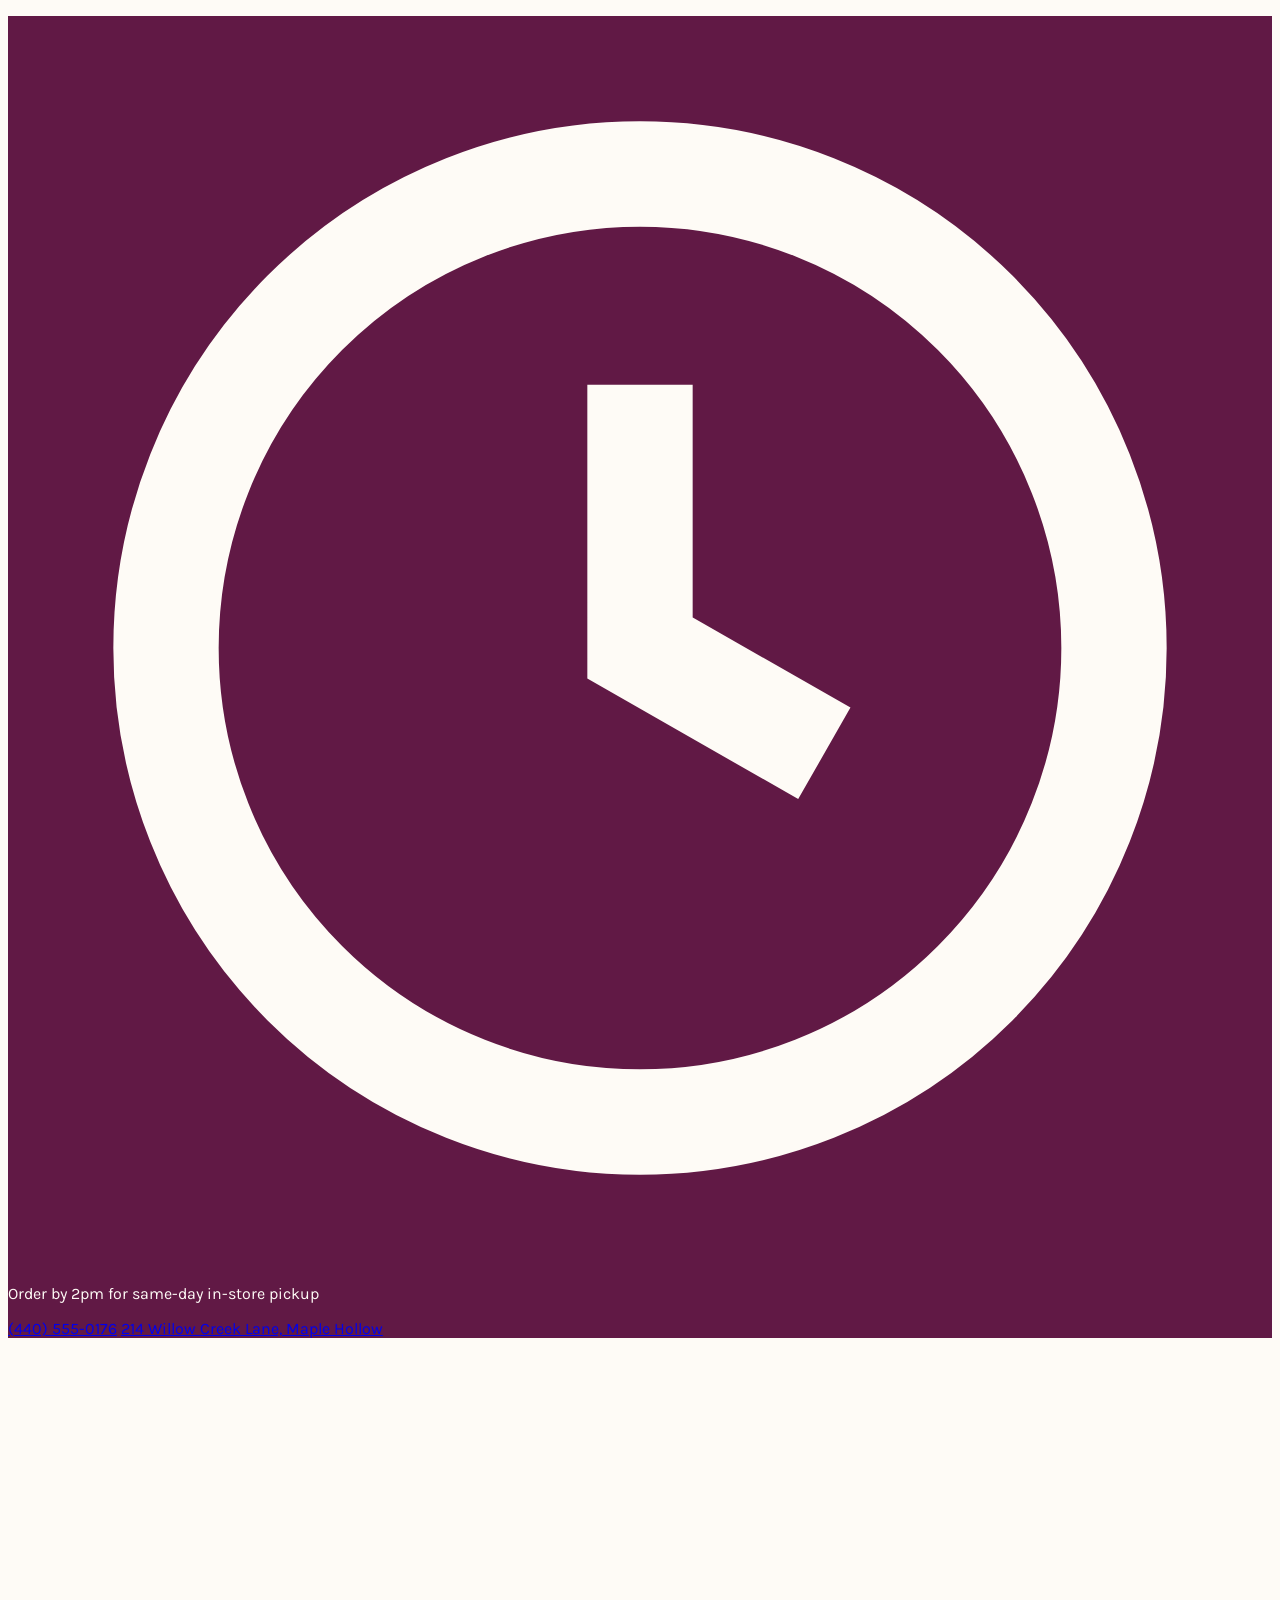
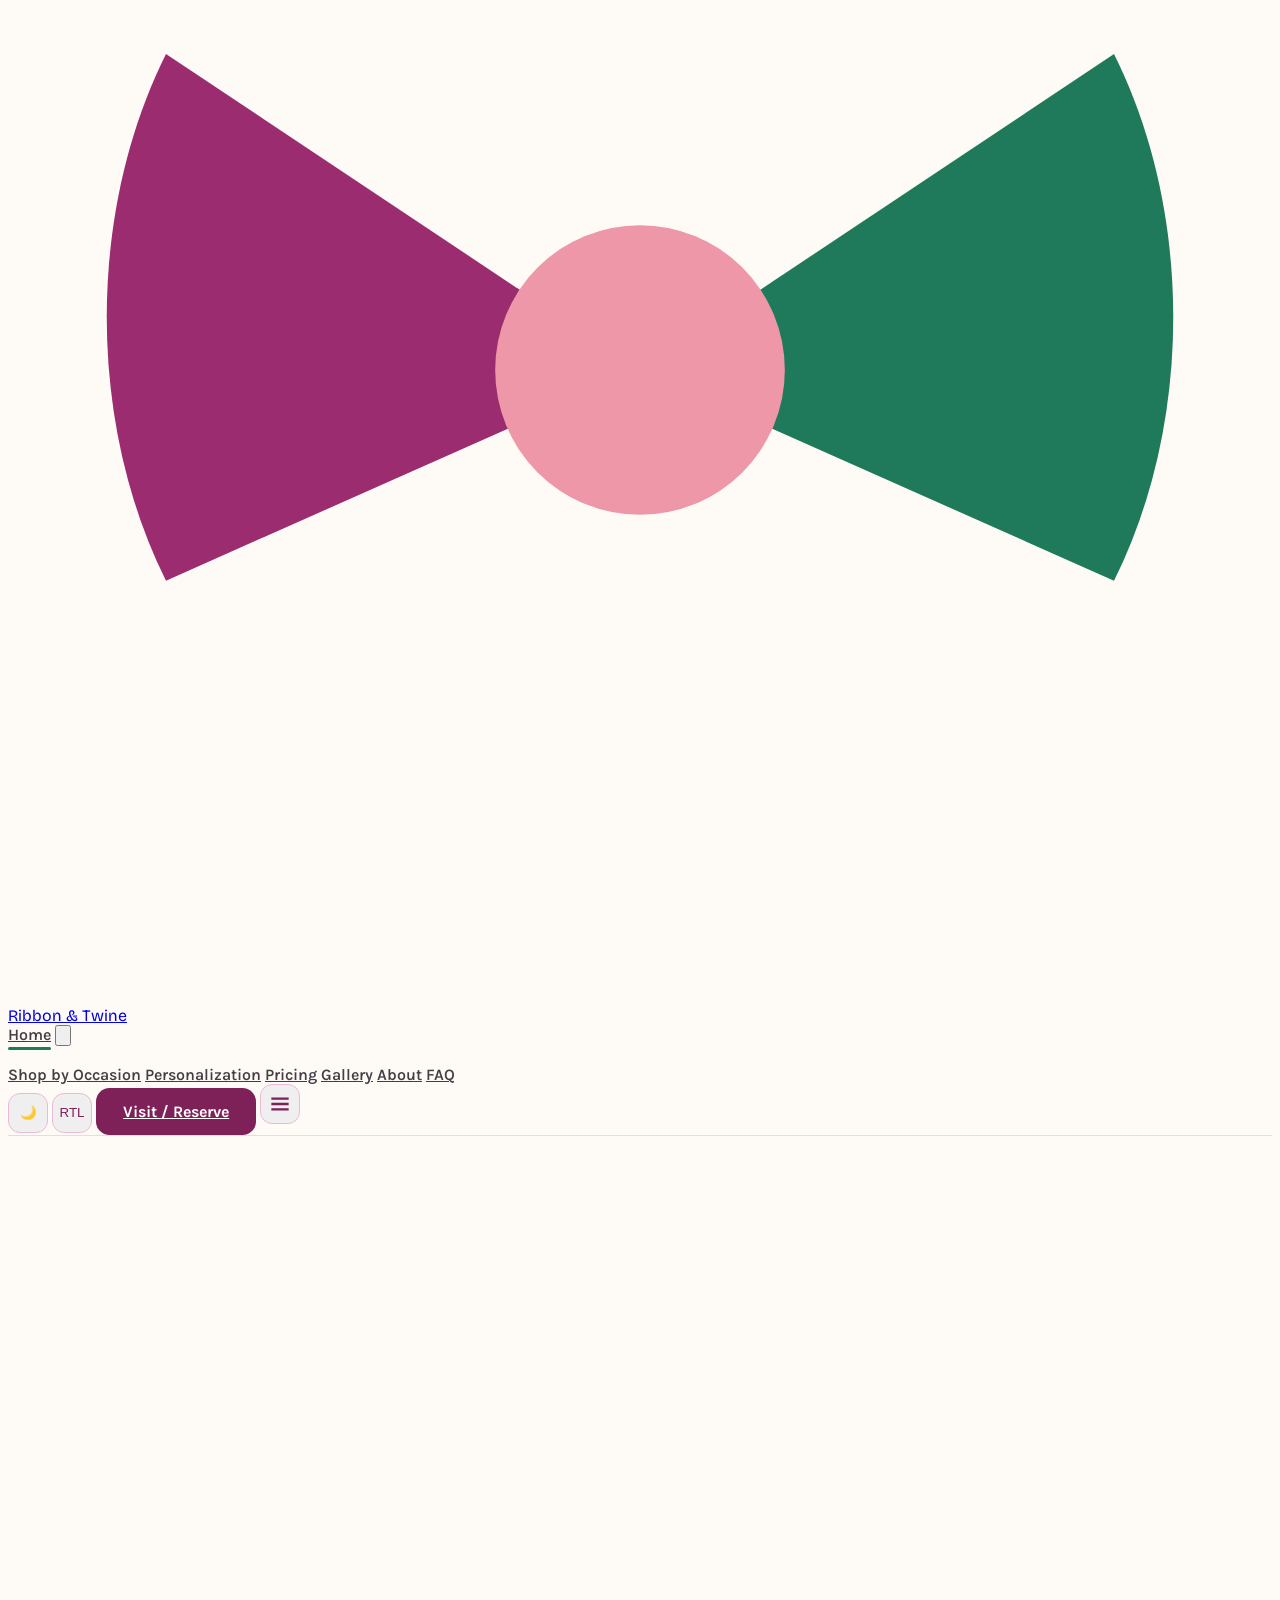
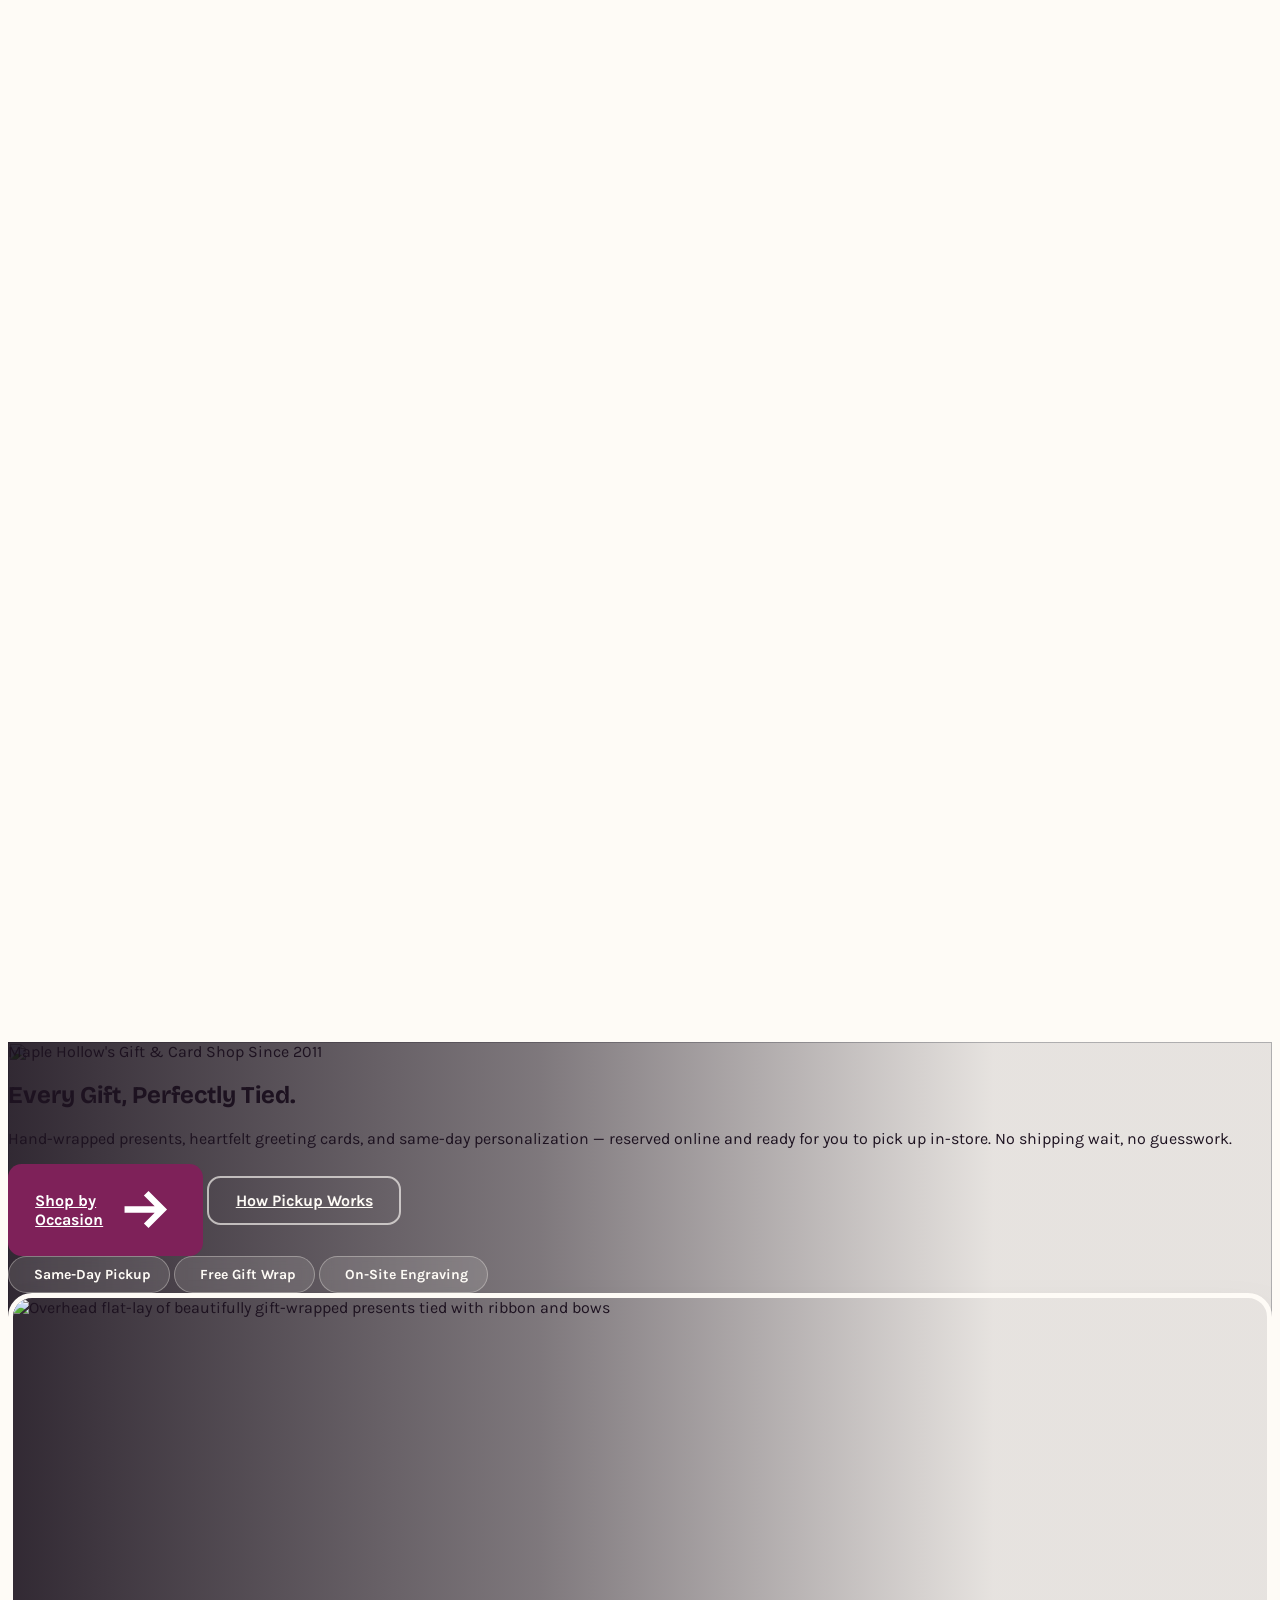
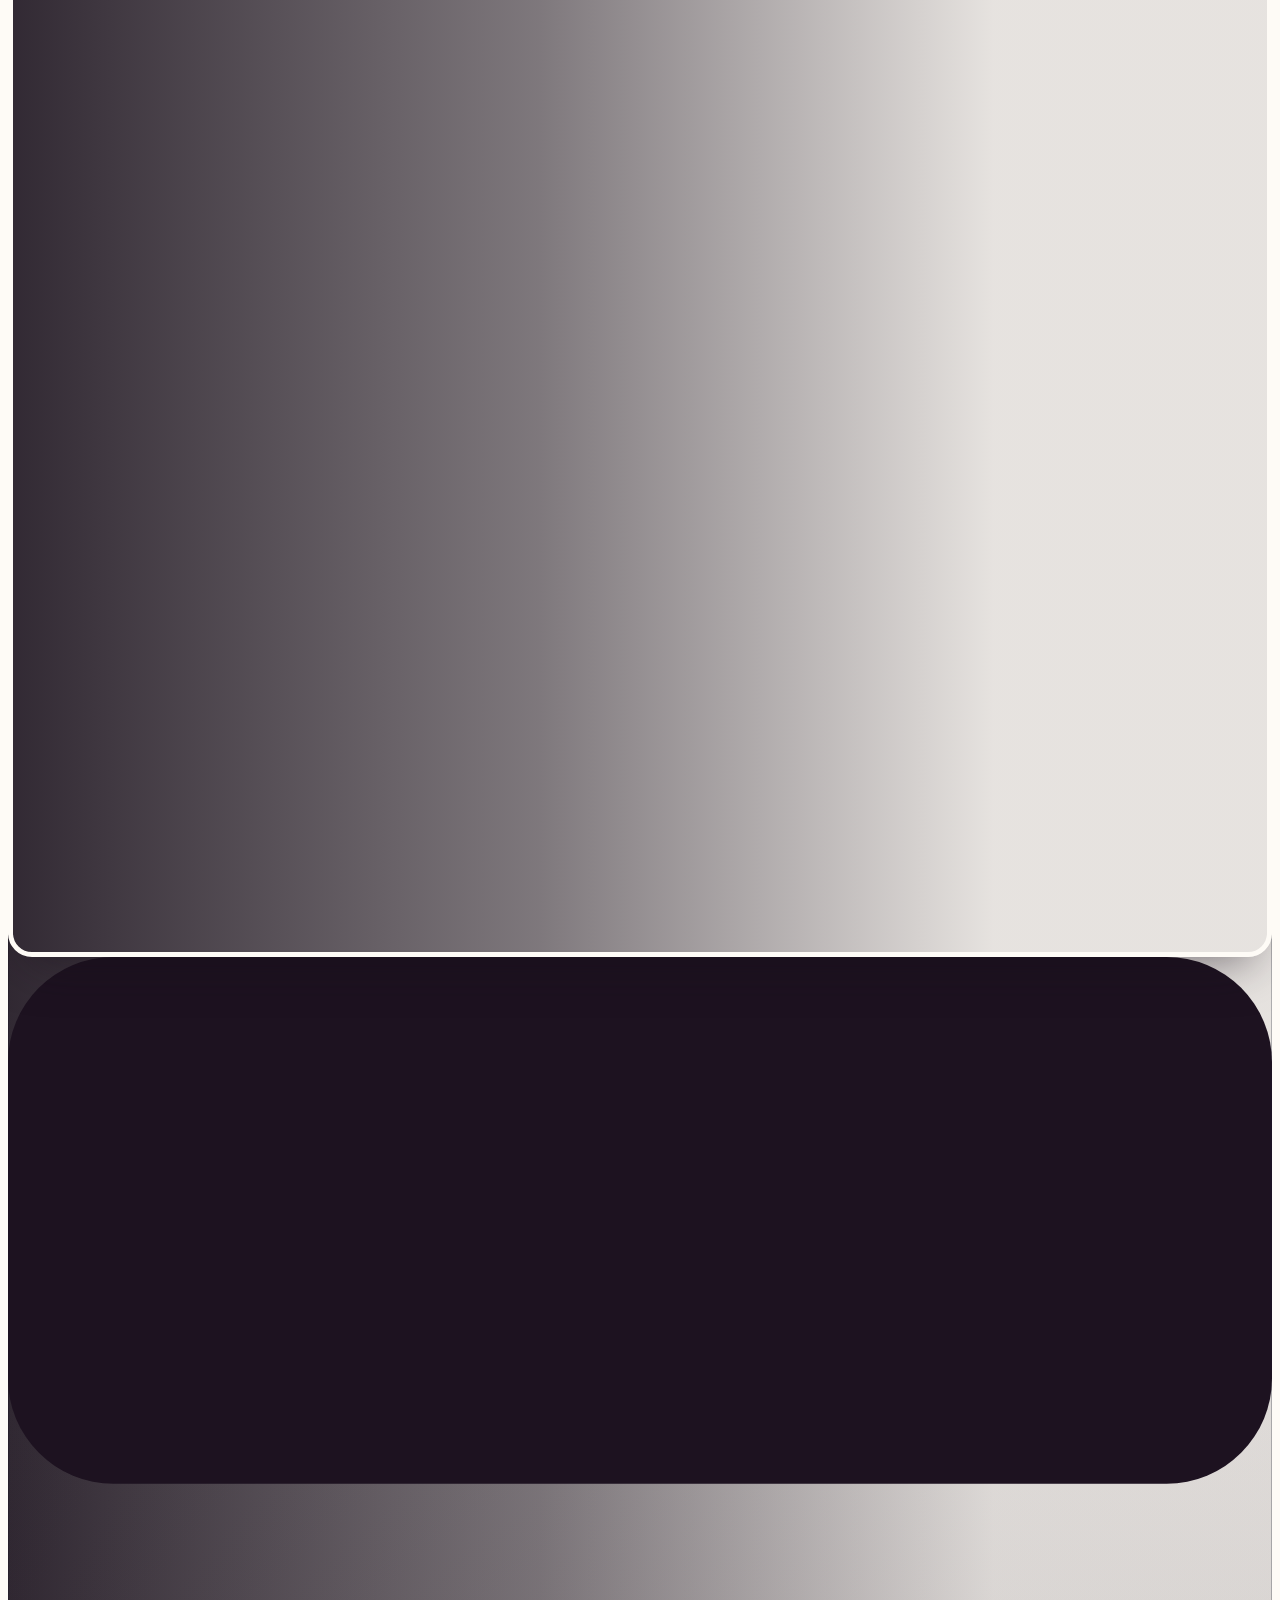
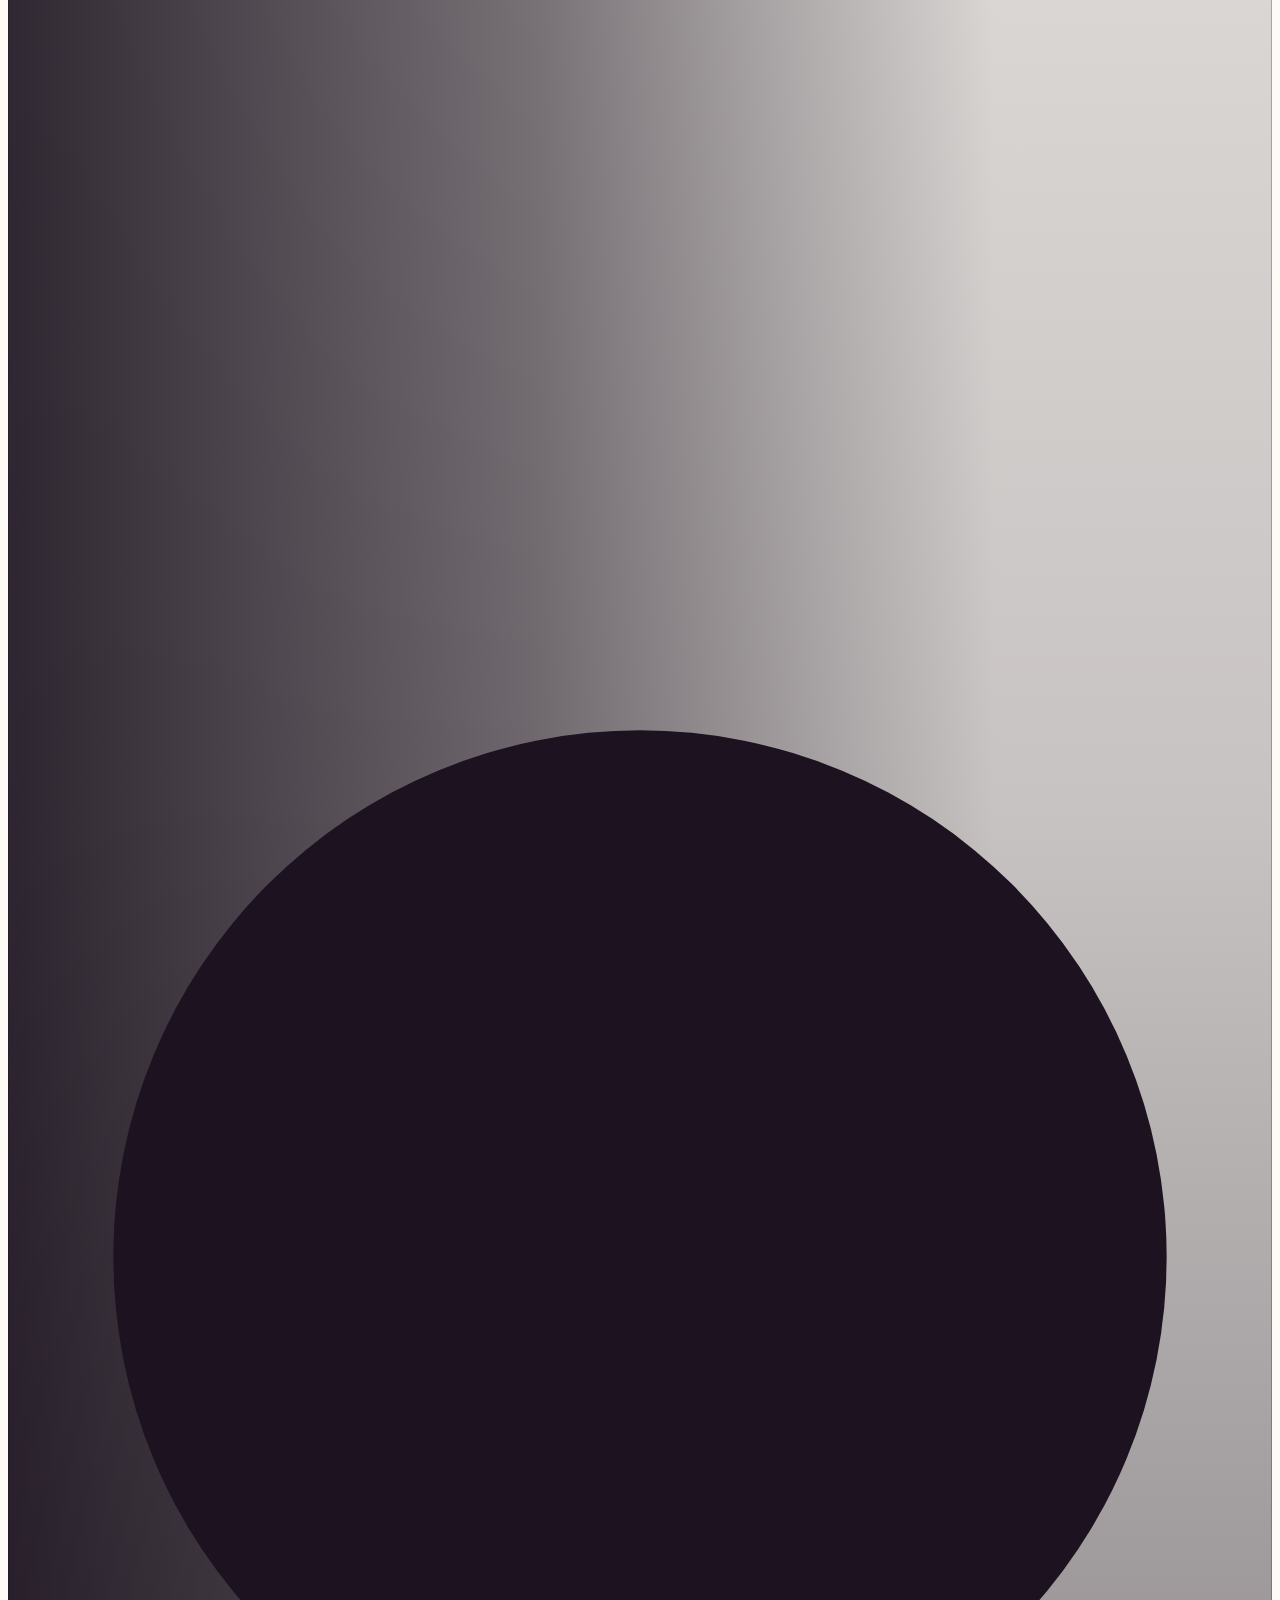
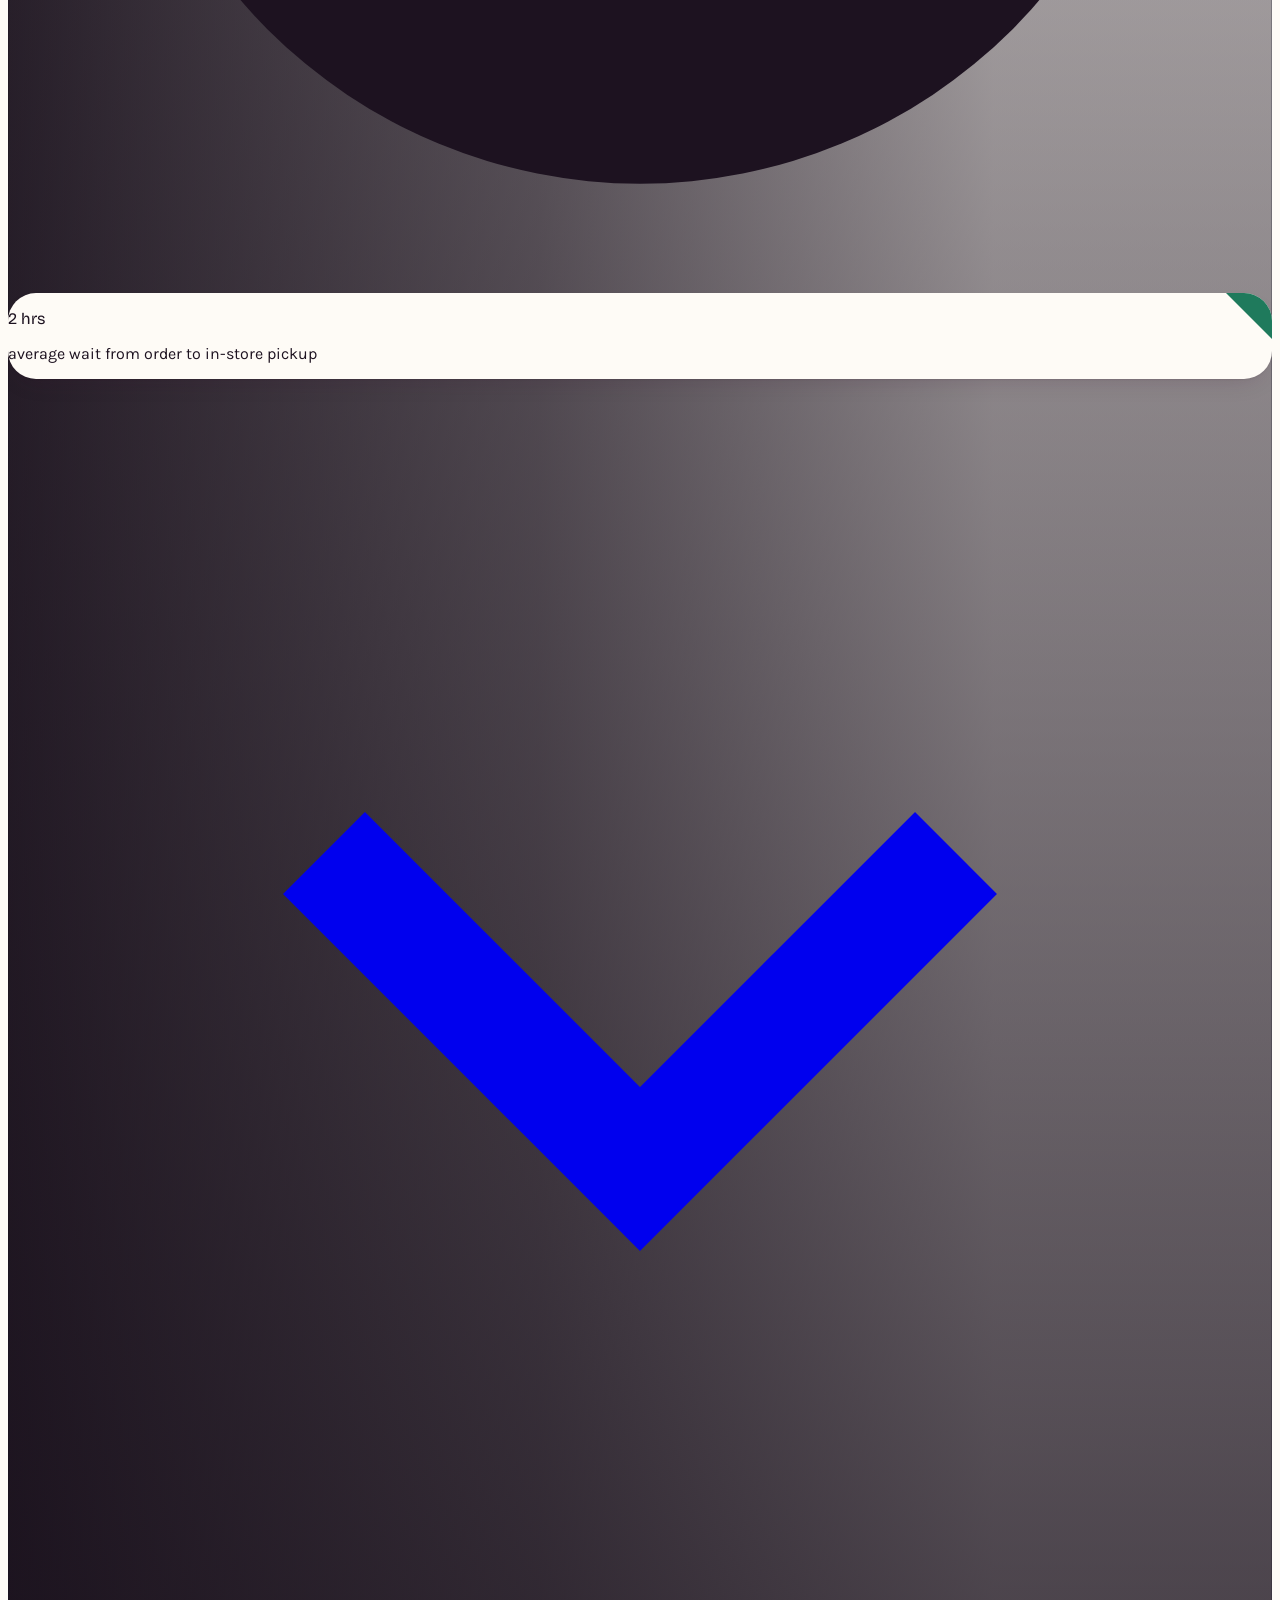
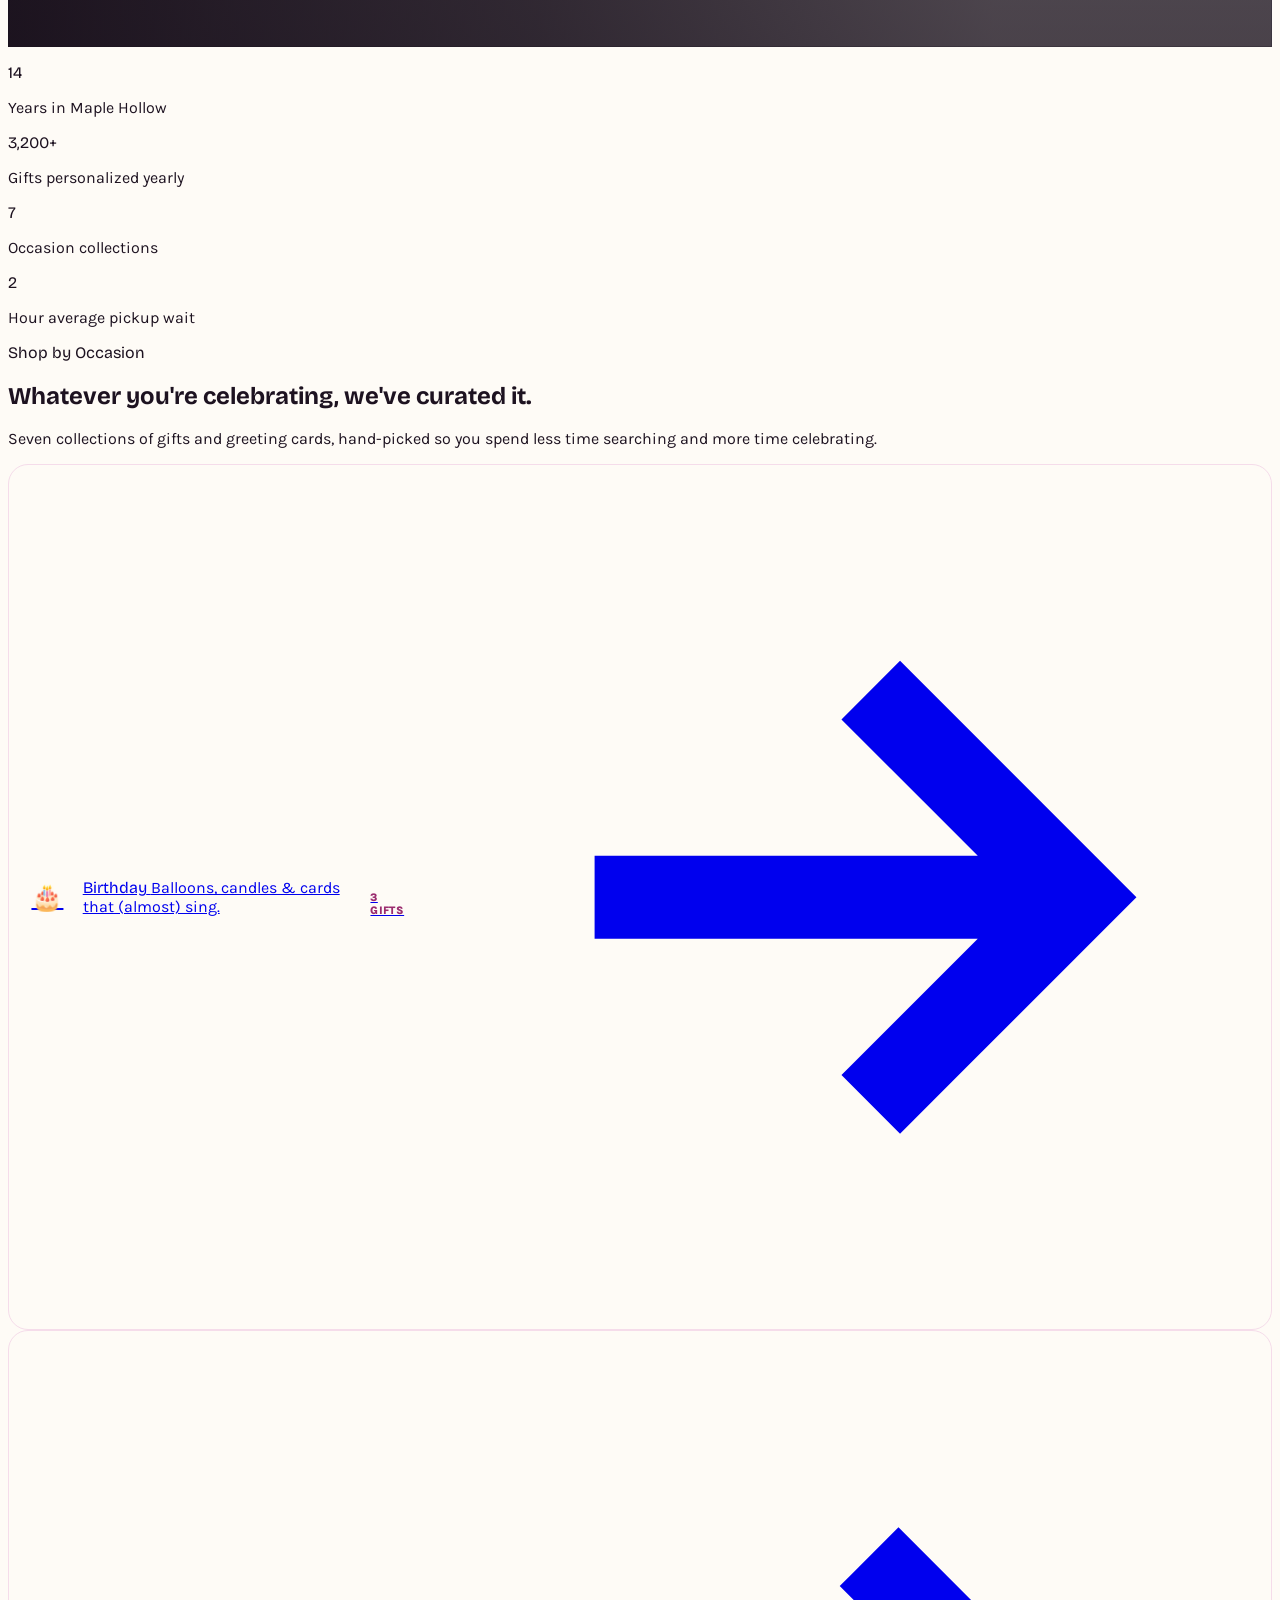
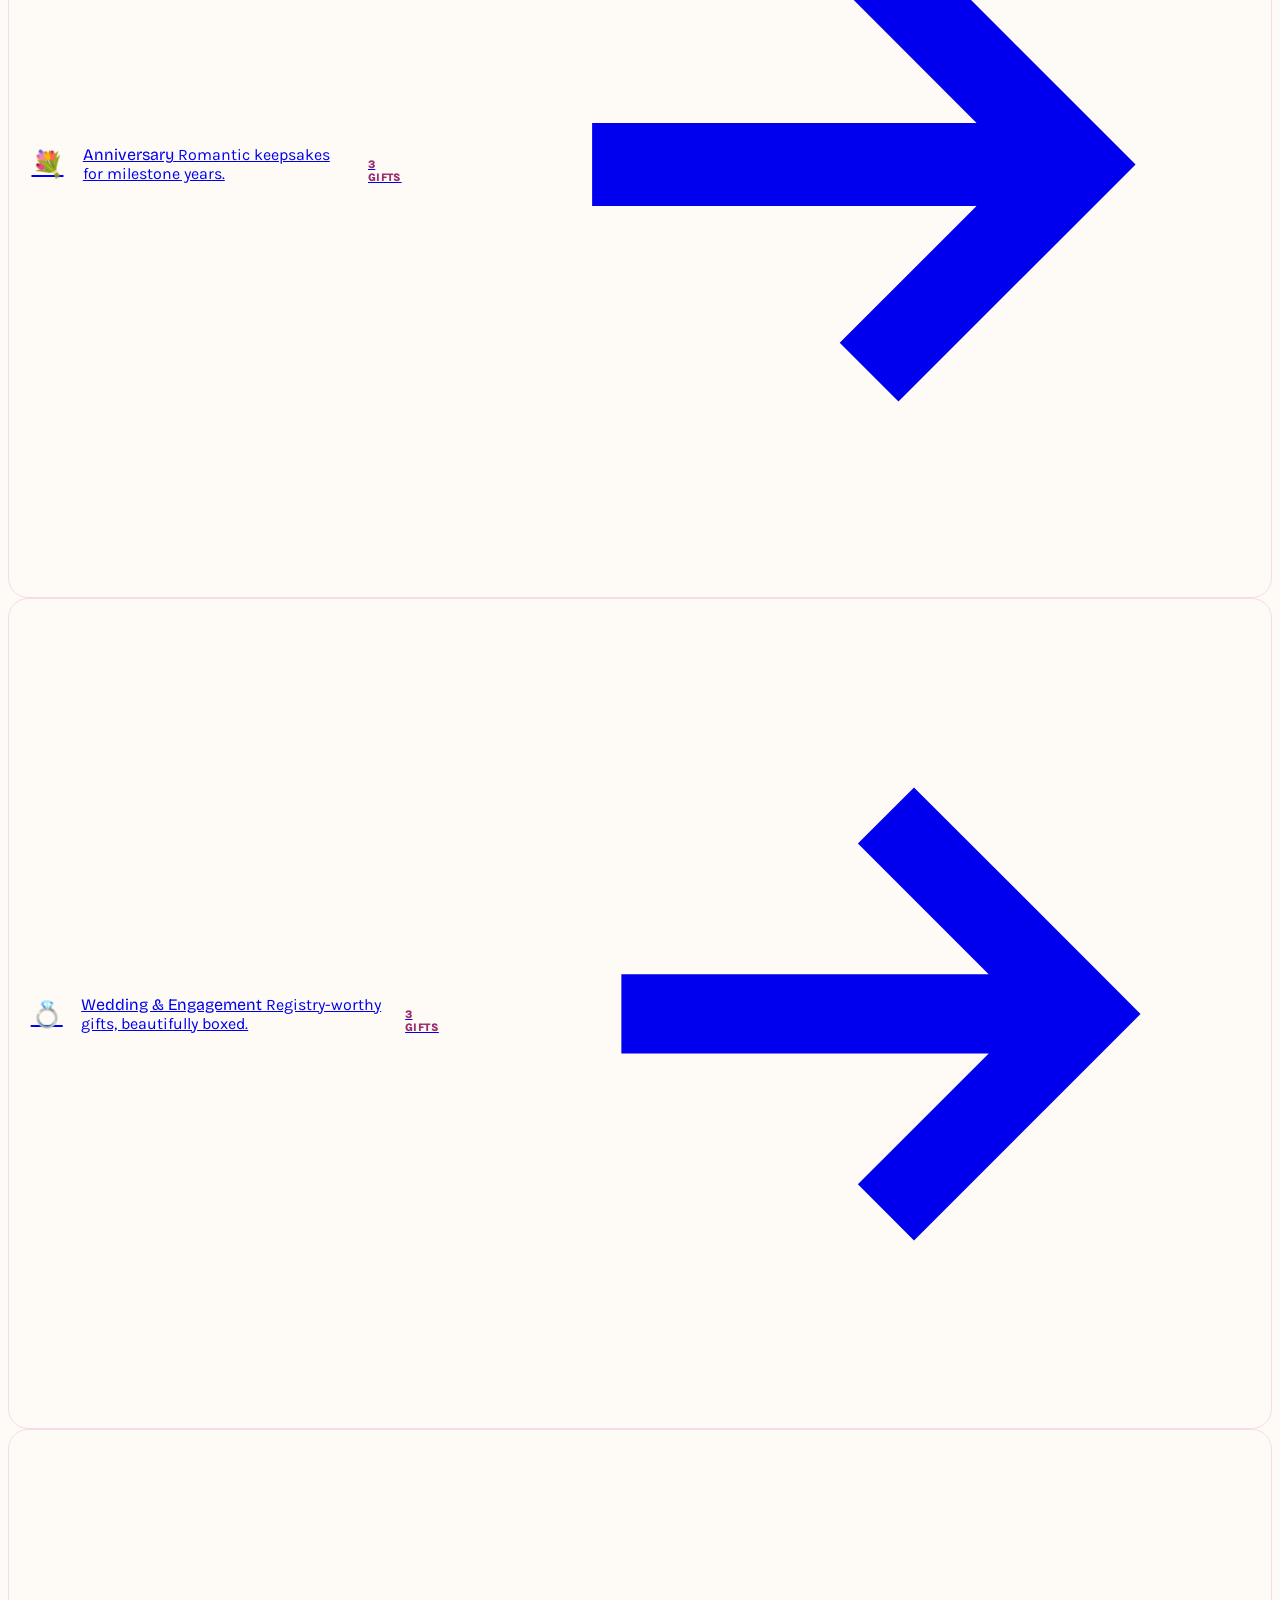
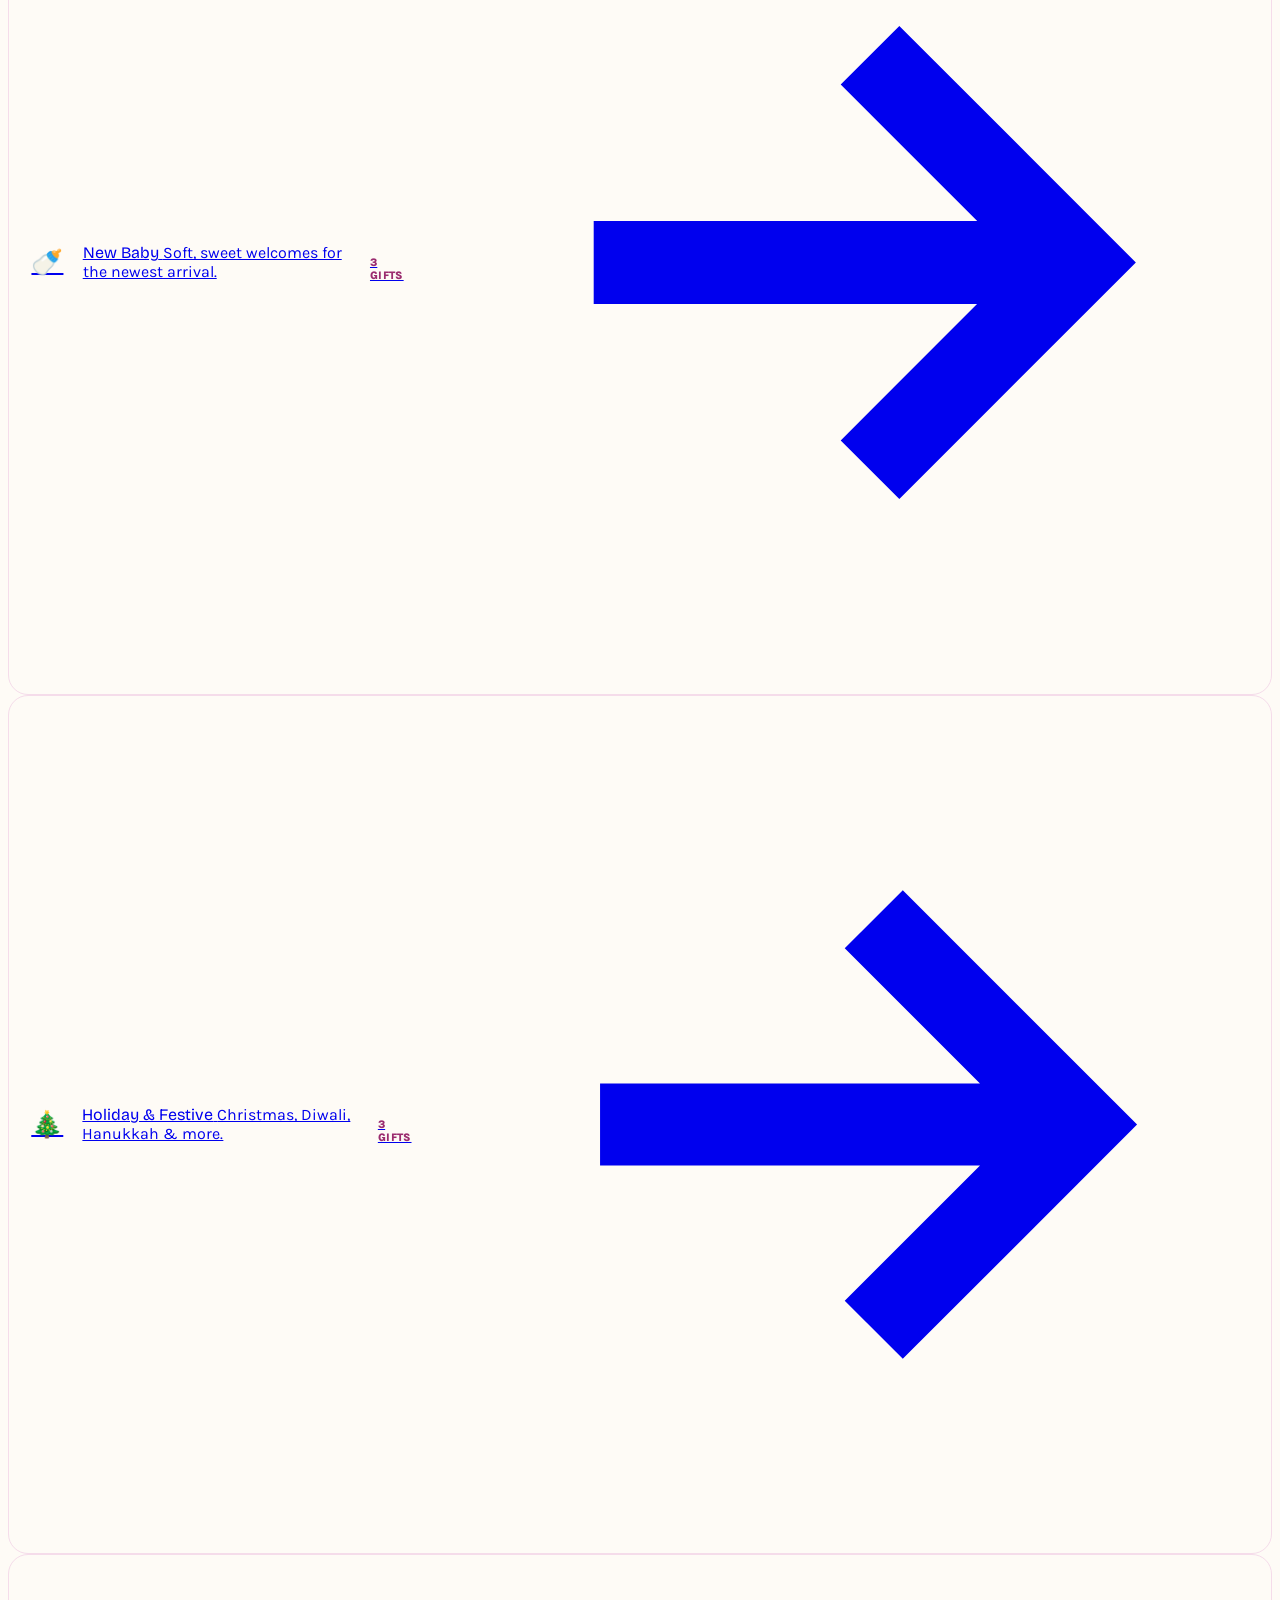
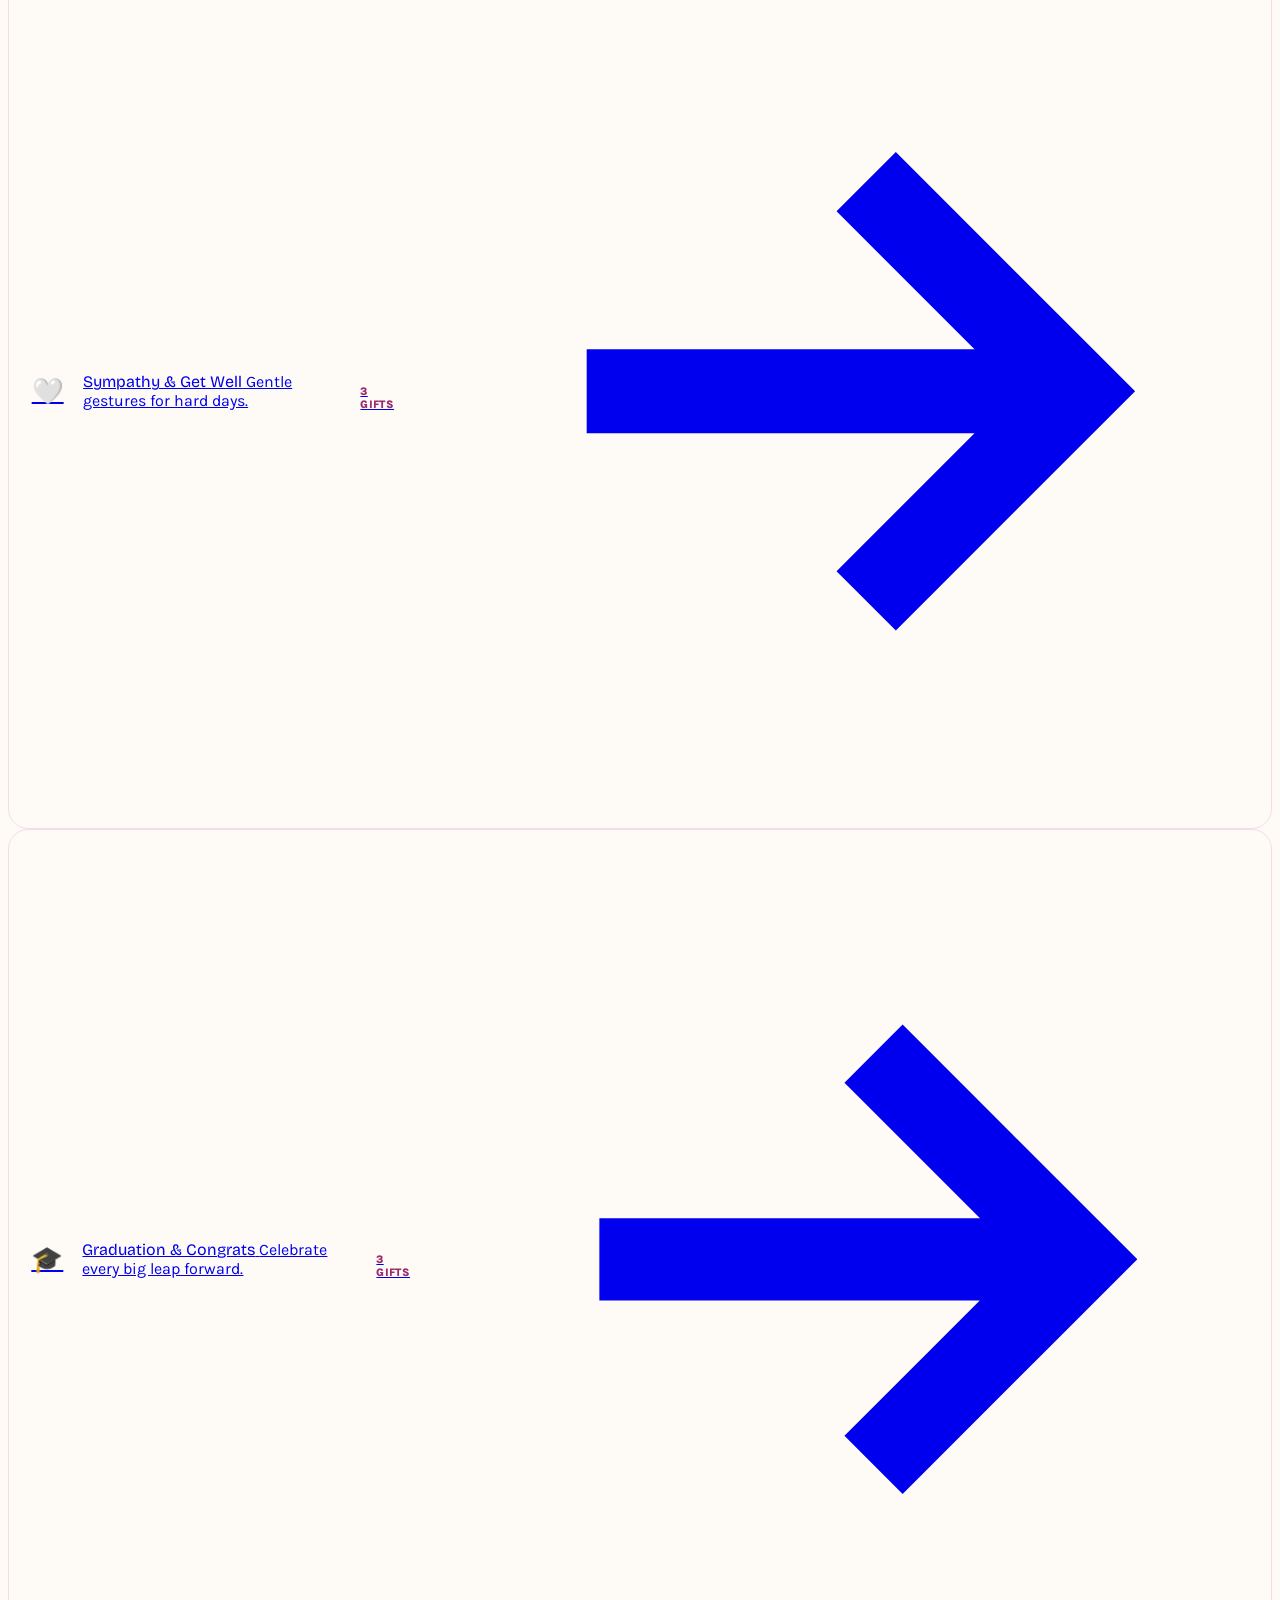
==== index.html @ 49a6bc2d "ui issue" ====
<!doctype html>
<html lang="en" dir="ltr">
<head>
<meta charset="UTF-8" />
<meta name="viewport" content="width=device-width, initial-scale=1.0" />
<title>Ribbon &amp; Twine Gift &amp; Card Co. | Gifts, Cards &amp; Personalization in Maple Hollow</title>
<meta name="description" content="Ribbon & Twine Gift & Card Co. is Maple Hollow's local gift and greeting card shop — shop by occasion, personalize with same-day engraving, and pick up in-store. Family-owned since 2011." />
<link rel="icon" href="data:image/svg+xml,%3Csvg xmlns='http://www.w3.org/2000/svg' viewBox='0 0 100 100'%3E%3Ctext y='.9em' font-size='90'%3E%F0%9F%8E%80%3C/text%3E%3C/svg%3E" />
<link rel="preconnect" href="https://fonts.googleapis.com" />
<link rel="preconnect" href="https://fonts.gstatic.com" crossorigin />
<link href="https://fonts.googleapis.com/css2?family=Bricolage+Grotesque:opsz,wght@12..96,400;12..96,600;12..96,700;12..96,800&family=Karla:ital,wght@0,400;0,500;0,700;0,800;1,400&display=swap" rel="stylesheet" />
<script src="https://cdn.tailwindcss.com"></script>
<script>
  tailwind.config = {
    darkMode: 'class',
    theme: {
      extend: {
        colors: {
          plum: { 50:'#FBF1F6',100:'#F5DCEA',200:'#EABAD5',300:'#D68AB3',400:'#B84C8C',500:'#9B2C6F',600:'#7E2159',700:'#611945',800:'#4A1235',900:'#3A0F2A' },
          jade: { 50:'#EFF9F4',100:'#D6EEE2',300:'#7AC6A5',400:'#2F9E73',500:'#1F7A5C',600:'#16604A',700:'#114A3A' },
          blush: { 100:'#FBE4E4',200:'#F7CDD2',300:'#F3B8C2',400:'#EE97A8' },
          paper: { 50:'#FEFBF6',100:'#FAF3E9',200:'#F3E8D8' },
          ink: { 800:'#2E1B34',900:'#1D1220',950:'#150C18' }
        },
        fontFamily: {
          display: ['Bricolage Grotesque','sans-serif'],
          sans: ['Karla','sans-serif']
        }
      }
    }
  };
</script>
<link rel="stylesheet" href="assets/css/style.css" />
</head>
<body class="font-sans antialiased bg-paper-50 dark:bg-ink-950 text-ink-900 dark:text-paper-100 overflow-x-hidden">
<a href="#main" class="skip-link">Skip to main content</a>

<div class="util-strip text-xs sm:text-sm">
  <div class="mx-auto max-w-7xl px-4 sm:px-6 lg:px-8 py-2 flex flex-wrap items-center justify-between gap-x-6 gap-y-1">
    <p class="flex items-center gap-2 font-semibold">
      <svg class="w-4 h-4 shrink-0" viewBox="0 0 24 24" fill="none" stroke="currentColor" stroke-width="2" aria-hidden="true"><circle cx="12" cy="12" r="9"/><path d="M12 7v5l3.5 2"/></svg>
      Order by 2pm for same-day in-store pickup
    </p>
    <div class="flex items-center gap-4">
      <a href="tel:+14405550176" class="hover:underline">(440) 555-0176</a>
      <a href="contact.html" class="hover:underline">214 Willow Creek Lane, Maple Hollow</a>
    </div>
  </div>
</div>

<header data-site-header class="sticky top-0 z-40 site-header transition-shadow">
  <div class="mx-auto max-w-7xl px-4 sm:px-6 lg:px-8">
    <div class="flex items-center justify-between gap-4 py-3">
      <a href="index.html" class="shrink-0 flex items-center gap-2.5" aria-label="Ribbon & Twine Gift & Card Co. — home">
        <svg viewBox="0 0 48 48" class="w-8 h-8" aria-hidden="true">
          <path d="M24 24 6 12c-3 6-3 14 0 20l18-8Z" fill="#9B2C6F"/>
          <path d="M24 24 42 12c3 6 3 14 0 20l-18-8Z" fill="#1F7A5C"/>
          <circle cx="24" cy="24" r="5.5" fill="#EE97A8"/>
        </svg>
        <span class="font-display font-extrabold text-lg sm:text-xl leading-none">Ribbon <span class="text-plum-500">&amp;</span> Twine</span>
      </a>

      <nav aria-label="Primary" class="hidden xl:flex items-center gap-7 flex-1">
        <div class="home-dropdown relative flex items-center" data-home-dropdown>
          <a href="index.html" data-nav-link class="nav-link" aria-current="page">Home</a>
          <button type="button" data-home-dropdown-trigger aria-expanded="false" aria-haspopup="true" aria-label="Show Home layout options" class="ms-1 p-1 rounded hover:bg-plum-50 dark:hover:bg-ink-800">
            <svg class="w-3.5 h-3.5" viewBox="0 0 24 24" fill="none" stroke="currentColor" stroke-width="2.5" aria-hidden="true"><path d="m6 9 6 6 6-6"/></svg>
          </button>
          <div class="home-dropdown-panel absolute top-full start-0 mt-3 w-72 rounded-2xl border border-plum-200 dark:border-plum-700 bg-paper-50 dark:bg-ink-800 shadow-xl p-3 space-y-1">
            <a href="index.html" class="block rounded-xl px-3 py-2.5 hover:bg-plum-50 dark:hover:bg-ink-900">
              <span class="block font-display font-bold">Home — Classic</span>
              <span class="block text-xs opacity-70">Gift-tag hero &amp; shop-by-occasion</span>
            </a>
            <a href="home-2.html" class="block rounded-xl px-3 py-2.5 hover:bg-plum-50 dark:hover:bg-ink-900">
              <span class="block font-display font-bold">Home — Card Fan</span>
              <span class="block text-xs opacity-70">Occasion finder &amp; fanned card rack</span>
            </a>
          </div>
        </div>
        <a href="shop.html" data-nav-link class="nav-link">Shop by Occasion</a>
        <a href="personalization.html" data-nav-link class="nav-link">Personalization</a>
        <a href="pricing.html" data-nav-link class="nav-link">Pricing</a>
      
        <a href="gallery.html" data-nav-link class="nav-link">Gallery</a>
        <a href="about.html" data-nav-link class="nav-link">About</a>
        <a href="faq.html" data-nav-link class="nav-link">FAQ</a>
      </nav>

      <div class="flex items-center gap-2 shrink-0">
        <button type="button" data-theme-toggle class="toggle-btn" aria-label="Toggle dark mode"><span data-theme-icon aria-hidden="true">🌙</span></button>
        <button type="button" data-dir-toggle class="toggle-btn text-xs font-bold" aria-label="Toggle text direction"><span data-dir-label>RTL</span></button>
        <a href="contact.html" class="hidden xl:inline-flex btn-fold !py-2.5 !px-5 text-sm">Visit / Reserve</a>
        <button type="button" data-drawer-open class="xl:hidden toggle-btn" aria-label="Open menu" aria-haspopup="true">
          <svg class="w-5 h-5" viewBox="0 0 24 24" fill="none" stroke="currentColor" stroke-width="2.2" aria-hidden="true"><path d="M4 7h16M4 12h16M4 17h16"/></svg>
        </button>
      </div>
    </div>
  </div>
</header>

<div data-drawer-backdrop class="drawer-backdrop fixed inset-0 z-40 bg-ink-950/60"></div>
<aside data-mobile-drawer aria-hidden="true" aria-label="Mobile menu" class="mobile-drawer fixed inset-y-0 start-0 z-50 w-[85%] max-w-sm bg-paper-50 dark:bg-ink-950 shadow-2xl overflow-y-auto">
  <div class="flex items-center justify-between px-5 py-4 border-b border-plum-100 dark:border-plum-800">
    <span class="font-display font-extrabold text-lg flex items-center gap-2">
      <svg viewBox="0 0 48 48" class="w-6 h-6" aria-hidden="true"><path d="M24 24 6 12c-3 6-3 14 0 20l18-8Z" fill="#9B2C6F"/><path d="M24 24 42 12c3 6 3 14 0 20l-18-8Z" fill="#1F7A5C"/><circle cx="24" cy="24" r="5.5" fill="#EE97A8"/></svg>
      Menu
    </span>
    <button type="button" data-drawer-close class="toggle-btn" aria-label="Close menu">
      <svg class="w-5 h-5" viewBox="0 0 24 24" fill="none" stroke="currentColor" stroke-width="2.2" aria-hidden="true"><path d="m6 6 12 12M18 6 6 18"/></svg>
    </button>
  </div>
  <nav aria-label="Mobile primary" class="p-5 space-y-1">
    <div>
      <button type="button" data-drawer-home-toggle aria-expanded="false" class="w-full flex items-center justify-between rounded-xl px-4 py-3 font-bold hover:bg-plum-50 dark:hover:bg-ink-800">
        Home
        <svg class="w-4 h-4" viewBox="0 0 24 24" fill="none" stroke="currentColor" stroke-width="2.5" aria-hidden="true"><path d="m6 9 6 6 6-6"/></svg>
      </button>
      <div data-drawer-home-panel class="hidden ps-4 pb-1 pt-1 space-y-1">
        <a href="index.html" data-drawer-close class="block rounded-lg px-4 py-2 text-sm hover:bg-plum-50 dark:hover:bg-ink-800">Home — Classic</a>
        <a href="home-2.html" data-drawer-close class="block rounded-lg px-4 py-2 text-sm hover:bg-plum-50 dark:hover:bg-ink-800">Home — Card Fan</a>
      </div>
    </div>
    <a href="shop.html" data-drawer-close class="block rounded-xl px-4 py-3 font-bold hover:bg-plum-50 dark:hover:bg-ink-800">Shop by Occasion</a>
    <a href="personalization.html" data-drawer-close class="block rounded-xl px-4 py-3 font-bold hover:bg-plum-50 dark:hover:bg-ink-800">Personalization</a>
    <a href="pricing.html" data-drawer-close class="block rounded-xl px-4 py-3 font-bold hover:bg-plum-50 dark:hover:bg-ink-800">Pricing</a>
    <a href="gallery.html" data-drawer-close class="block rounded-xl px-4 py-3 font-bold hover:bg-plum-50 dark:hover:bg-ink-800">Gallery</a>
    <a href="about.html" data-drawer-close class="block rounded-xl px-4 py-3 font-bold hover:bg-plum-50 dark:hover:bg-ink-800">About</a>
    <a href="faq.html" data-drawer-close class="block rounded-xl px-4 py-3 font-bold hover:bg-plum-50 dark:hover:bg-ink-800">FAQ</a>
    <a href="contact.html" data-drawer-close class="block rounded-xl px-4 py-3 font-bold hover:bg-plum-50 dark:hover:bg-ink-800">Contact &amp; Pickup</a>
  </nav>
  <div class="p-5 border-t border-plum-100 dark:border-plum-800 space-y-3">
    <a href="contact.html" class="btn-fold w-full">Visit / Reserve for Pickup</a>
    <p class="text-xs opacity-70">214 Willow Creek Lane, Maple Hollow · Mon–Sat 9–7, Sun 11–4</p>
  </div>
</aside>

<main id="main">

  <!-- HERO -->
  <section class="hero-banner flex items-center min-h-[600px] sm:min-h-[680px] lg:min-h-[92vh]">
    <div class="hero-banner-media" aria-hidden="true">
      <img src="https://images.unsplash.com/photo-1510284876186-b1a84b94418f?auto=format&fit=crop&w=2400&q=85" alt="" width="2400" height="1500" />
      <div class="hero-banner-scrim"></div>
    </div>

    <div class="mx-auto max-w-7xl px-4 sm:px-6 lg:px-8 py-24 sm:py-28 w-full">
      <div class="max-w-xl reveal-tag">
        <span class="inline-flex items-center gap-2 rounded-full bg-paper-50/15 backdrop-blur-sm border border-paper-50/30 text-paper-50 px-4 py-1.5 text-xs font-extrabold uppercase tracking-wide">
          Maple Hollow's Gift &amp; Card Shop Since 2011
        </span>
        <h1 class="font-display font-extrabold text-4xl sm:text-5xl lg:text-[3.6rem] leading-[1.06] mt-5 text-paper-50">
          Every Gift, <span class="text-blush-300">Perfectly Tied.</span>
        </h1>
        <p class="mt-5 text-lg text-paper-100/85 max-w-lg">
          Hand-wrapped presents, heartfelt greeting cards, and same-day personalization —
          reserved online and ready for you to pick up in-store. No shipping wait, no guesswork.
        </p>
        <div class="mt-8 flex flex-wrap items-center gap-4">
          <a href="shop.html" class="btn-fold">
            Shop by Occasion
            <svg class="w-4 h-4" viewBox="0 0 24 24" fill="none" stroke="currentColor" stroke-width="2.4" aria-hidden="true"><path d="M5 12h14M13 6l6 6-6 6"/></svg>
          </a>
          <a href="contact.html" class="btn-fold-outline">How Pickup Works</a>
        </div>
        <div class="mt-9 flex flex-wrap gap-3">
          <span class="chip !cursor-default"><svg class="w-3.5 h-3.5" viewBox="0 0 24 24" fill="none" stroke="currentColor" stroke-width="2.5" aria-hidden="true"><path d="M20 6 9 17l-5-5"/></svg>Same-Day Pickup</span>
          <span class="chip !cursor-default"><svg class="w-3.5 h-3.5" viewBox="0 0 24 24" fill="none" stroke="currentColor" stroke-width="2.5" aria-hidden="true"><path d="M20 6 9 17l-5-5"/></svg>Free Gift Wrap</span>
          <span class="chip !cursor-default"><svg class="w-3.5 h-3.5" viewBox="0 0 24 24" fill="none" stroke="currentColor" stroke-width="2.5" aria-hidden="true"><path d="M20 6 9 17l-5-5"/></svg>On-Site Engraving</span>
        </div>
      </div>
    </div>

    <div class="hidden lg:block absolute bottom-14 end-10 xl:end-16 w-64 reveal-tag" data-reveal-delay="200">
      <div class="relative">
        <div class="hero-float-card tag-sway shadow-2xl">
          <img src="https://images.unsplash.com/photo-1713496736683-ffb12c754c27?auto=format&fit=crop&w=900&q=80" alt="Overhead flat-lay of beautifully gift-wrapped presents tied with ribbon and bows" class="w-full h-full object-cover" width="600" height="600" />
        </div>
        <svg class="confetti-piece absolute -top-4 start-8 w-6 h-6 text-blush-300" viewBox="0 0 24 24" fill="currentColor" aria-hidden="true" style="animation-delay:.2s"><rect width="24" height="10" rx="2"/></svg>
        <svg class="confetti-piece absolute top-10 -end-4 w-5 h-5 text-jade-400" viewBox="0 0 24 24" fill="currentColor" aria-hidden="true" style="animation-delay:.8s"><circle cx="12" cy="12" r="10"/></svg>
        <div class="absolute -bottom-7 -start-8 card-ribbon px-5 py-4 max-w-[190px]">
          <p class="font-display font-extrabold text-2xl text-plum-500">2 hrs</p>
          <p class="text-xs opacity-75 leading-snug">average wait from order to in-store pickup</p>
        </div>
      </div>
    </div>

    <a href="#stats" class="hero-scroll-cue absolute bottom-6 start-1/2 -translate-x-1/2 text-paper-50/80 hover:text-paper-50" aria-label="Scroll to explore">
      <svg class="w-6 h-6" viewBox="0 0 24 24" fill="none" stroke="currentColor" stroke-width="2.2" aria-hidden="true"><path d="m6 9 6 6 6-6"/></svg>
    </a>
  </section>

  <!-- STATS -->
  <section id="stats" class="border-y border-plum-100 dark:border-plum-800 bg-paper-100/60 dark:bg-ink-800/40">
    <div class="mx-auto max-w-7xl px-4 sm:px-6 lg:px-8 py-10 grid grid-cols-2 sm:grid-cols-4 gap-6 text-center">
      <div class="reveal-tag">
        <p class="font-display font-extrabold text-3xl sm:text-4xl text-plum-500"><span data-count-to="14">0</span></p>
        <p class="text-sm opacity-75 mt-1">Years in Maple Hollow</p>
      </div>
      <div class="reveal-tag" data-reveal-delay="80">
        <p class="font-display font-extrabold text-3xl sm:text-4xl text-plum-500"><span data-count-to="3200" data-count-suffix="+">0</span></p>
        <p class="text-sm opacity-75 mt-1">Gifts personalized yearly</p>
      </div>
      <div class="reveal-tag" data-reveal-delay="160">
        <p class="font-display font-extrabold text-3xl sm:text-4xl text-plum-500"><span data-count-to="7">0</span></p>
        <p class="text-sm opacity-75 mt-1">Occasion collections</p>
      </div>
      <div class="reveal-tag" data-reveal-delay="240">
        <p class="font-display font-extrabold text-3xl sm:text-4xl text-plum-500"><span data-count-to="2">0</span></p>
        <p class="text-sm opacity-75 mt-1">Hour average pickup wait</p>
      </div>
    </div>
  </section>

  <!-- SHOP BY OCCASION -->
  <section class="py-20 sm:py-28">
    <div class="mx-auto max-w-7xl px-4 sm:px-6 lg:px-8">
      <div class="max-w-2xl reveal-tag">
        <p class="font-display font-bold text-jade-600 dark:text-jade-300 uppercase tracking-wide text-sm">Shop by Occasion</p>
        <h2 class="font-display font-extrabold text-3xl sm:text-4xl mt-2">Whatever you're celebrating, we've curated it.</h2>
        <p class="mt-4 opacity-75">Seven collections of gifts and greeting cards, hand-picked so you spend less time searching and more time celebrating.</p>
      </div>
      <div class="mt-12 grid sm:grid-cols-2 gap-4">
        <a href="shop.html?occasion=birthday" class="occasion-row group reveal-tag">
          <span class="occasion-tile-icon bg-plum-100 dark:bg-plum-800/40 shrink-0" aria-hidden="true">🎂</span>
          <span class="flex-1 min-w-0">
            <span class="font-display font-bold text-lg block">Birthday</span>
            <span class="text-sm opacity-70 block mt-0.5">Balloons, candles &amp; cards that (almost) sing.</span>
          </span>
          <span class="occasion-tile-count shrink-0 !mt-0 !inline-flex items-center rounded-full bg-plum-50 dark:bg-plum-800/30 px-2.5 py-1">3 gifts</span>
          <svg class="occasion-row-arrow w-4 h-4 shrink-0 opacity-50" viewBox="0 0 24 24" fill="none" stroke="currentColor" stroke-width="2.4" aria-hidden="true"><path d="M5 12h14M13 6l6 6-6 6"/></svg>
        </a>
        <a href="shop.html?occasion=anniversary" class="occasion-row group reveal-tag" data-reveal-delay="40">
          <span class="occasion-tile-icon bg-jade-100 dark:bg-jade-700/30 shrink-0" aria-hidden="true">💐</span>
          <span class="flex-1 min-w-0">
            <span class="font-display font-bold text-lg block">Anniversary</span>
            <span class="text-sm opacity-70 block mt-0.5">Romantic keepsakes for milestone years.</span>
          </span>
          <span class="occasion-tile-count shrink-0 !mt-0 !inline-flex items-center rounded-full bg-plum-50 dark:bg-plum-800/30 px-2.5 py-1">3 gifts</span>
          <svg class="occasion-row-arrow w-4 h-4 shrink-0 opacity-50" viewBox="0 0 24 24" fill="none" stroke="currentColor" stroke-width="2.4" aria-hidden="true"><path d="M5 12h14M13 6l6 6-6 6"/></svg>
        </a>
        <a href="shop.html?occasion=wedding" class="occasion-row group reveal-tag" data-reveal-delay="80">
          <span class="occasion-tile-icon bg-blush-200/70 dark:bg-plum-800/40 shrink-0" aria-hidden="true">💍</span>
          <span class="flex-1 min-w-0">
            <span class="font-display font-bold text-lg block">Wedding &amp; Engagement</span>
            <span class="text-sm opacity-70 block mt-0.5">Registry-worthy gifts, beautifully boxed.</span>
          </span>
          <span class="occasion-tile-count shrink-0 !mt-0 !inline-flex items-center rounded-full bg-plum-50 dark:bg-plum-800/30 px-2.5 py-1">3 gifts</span>
          <svg class="occasion-row-arrow w-4 h-4 shrink-0 opacity-50" viewBox="0 0 24 24" fill="none" stroke="currentColor" stroke-width="2.4" aria-hidden="true"><path d="M5 12h14M13 6l6 6-6 6"/></svg>
        </a>
        <a href="shop.html?occasion=newbaby" class="occasion-row group reveal-tag" data-reveal-delay="120">
          <span class="occasion-tile-icon bg-plum-100 dark:bg-plum-800/40 shrink-0" aria-hidden="true">🍼</span>
          <span class="flex-1 min-w-0">
            <span class="font-display font-bold text-lg block">New Baby</span>
            <span class="text-sm opacity-70 block mt-0.5">Soft, sweet welcomes for the newest arrival.</span>
          </span>
          <span class="occasion-tile-count shrink-0 !mt-0 !inline-flex items-center rounded-full bg-plum-50 dark:bg-plum-800/30 px-2.5 py-1">3 gifts</span>
          <svg class="occasion-row-arrow w-4 h-4 shrink-0 opacity-50" viewBox="0 0 24 24" fill="none" stroke="currentColor" stroke-width="2.4" aria-hidden="true"><path d="M5 12h14M13 6l6 6-6 6"/></svg>
        </a>
        <a href="shop.html?occasion=holiday" class="occasion-row group reveal-tag">
          <span class="occasion-tile-icon bg-jade-100 dark:bg-jade-700/30 shrink-0" aria-hidden="true">🎄</span>
          <span class="flex-1 min-w-0">
            <span class="font-display font-bold text-lg block">Holiday &amp; Festive</span>
            <span class="text-sm opacity-70 block mt-0.5">Christmas, Diwali, Hanukkah &amp; more.</span>
          </span>
          <span class="occasion-tile-count shrink-0 !mt-0 !inline-flex items-center rounded-full bg-plum-50 dark:bg-plum-800/30 px-2.5 py-1">3 gifts</span>
          <svg class="occasion-row-arrow w-4 h-4 shrink-0 opacity-50" viewBox="0 0 24 24" fill="none" stroke="currentColor" stroke-width="2.4" aria-hidden="true"><path d="M5 12h14M13 6l6 6-6 6"/></svg>
        </a>
        <a href="shop.html?occasion=sympathy" class="occasion-row group reveal-tag" data-reveal-delay="40">
          <span class="occasion-tile-icon bg-blush-200/70 dark:bg-plum-800/40 shrink-0" aria-hidden="true">🤍</span>
          <span class="flex-1 min-w-0">
            <span class="font-display font-bold text-lg block">Sympathy &amp; Get Well</span>
            <span class="text-sm opacity-70 block mt-0.5">Gentle gestures for hard days.</span>
          </span>
          <span class="occasion-tile-count shrink-0 !mt-0 !inline-flex items-center rounded-full bg-plum-50 dark:bg-plum-800/30 px-2.5 py-1">3 gifts</span>
          <svg class="occasion-row-arrow w-4 h-4 shrink-0 opacity-50" viewBox="0 0 24 24" fill="none" stroke="currentColor" stroke-width="2.4" aria-hidden="true"><path d="M5 12h14M13 6l6 6-6 6"/></svg>
        </a>
        <a href="shop.html?occasion=graduation" class="occasion-row group reveal-tag" data-reveal-delay="80">
          <span class="occasion-tile-icon bg-plum-100 dark:bg-plum-800/40 shrink-0" aria-hidden="true">🎓</span>
          <span class="flex-1 min-w-0">
            <span class="font-display font-bold text-lg block">Graduation &amp; Congrats</span>
            <span class="text-sm opacity-70 block mt-0.5">Celebrate every big leap forward.</span>
          </span>
          <span class="occasion-tile-count shrink-0 !mt-0 !inline-flex items-center rounded-full bg-plum-50 dark:bg-plum-800/30 px-2.5 py-1">3 gifts</span>
          <svg class="occasion-row-arrow w-4 h-4 shrink-0 opacity-50" viewBox="0 0 24 24" fill="none" stroke="currentColor" stroke-width="2.4" aria-hidden="true"><path d="M5 12h14M13 6l6 6-6 6"/></svg>
        </a>
        <a href="shop.html" class="occasion-row group reveal-tag !bg-plum-600 !border-plum-600 text-white" data-reveal-delay="120">
          <span class="w-[3.25rem] h-[3.25rem] rounded-[1.1rem] bg-white/15 flex items-center justify-center shrink-0" aria-hidden="true">
            <svg class="w-6 h-6" viewBox="0 0 24 24" fill="none" stroke="currentColor" stroke-width="2.2" aria-hidden="true"><path d="M5 12h14M13 6l6 6-6 6"/></svg>
          </span>
          <span class="flex-1 min-w-0">
            <span class="font-display font-bold text-lg block">View All Occasions</span>
            <span class="text-sm text-white/80 block mt-0.5">21 curated gifts, one shop</span>
          </span>
        </a>
      </div>
    </div>
  </section>

  <!-- PERSONALIZATION SPOTLIGHT -->
  <section class="py-20 sm:py-28 bg-jade-50 dark:bg-ink-800/40">
    <div class="mx-auto max-w-7xl px-4 sm:px-6 lg:px-8 grid lg:grid-cols-2 gap-14 items-center">
      <div class="reveal-tag order-2 lg:order-1">
        <p class="font-display font-bold text-plum-500 uppercase tracking-wide text-sm">Personalization &amp; Engraving</p>
        <h2 class="font-display font-extrabold text-3xl sm:text-4xl mt-2">Make it theirs, in about the time it takes to browse the card wall.</h2>
        <p class="mt-4 opacity-75">
          Laser engraving, foil monogramming, and hand-lettered messages — done in-house on most
          items while you shop, or ready next day for detailed pieces.
        </p>
        <ol class="mt-8 space-y-5">
          <li class="flex gap-4">
            <span class="step-dot">1</span>
            <div><p class="font-bold">Choose your item</p><p class="text-sm opacity-70">Pick any piece marked "Personalize Available" in the shop.</p></div>
          </li>
          <li class="flex gap-4">
            <span class="step-dot bg-jade-600">2</span>
            <div><p class="font-bold">Tell us your message</p><p class="text-sm opacity-70">Names, initials, dates, or a short line — we'll proof it with you.</p></div>
          </li>
          <li class="flex gap-4">
            <span class="step-dot bg-blush-400 text-ink-900">3</span>
            <div><p class="font-bold">Pick up the same day</p><p class="text-sm opacity-70">Most engraving is ready in under two hours, gift-wrapped free.</p></div>
          </li>
        </ol>
        <a href="personalization.html" class="btn-fold mt-9">Explore Personalization</a>
      </div>
      <div class="relative reveal-tag order-1 lg:order-2" data-reveal-delay="100">
        <img src="https://images.unsplash.com/photo-1764764138654-9f29a11eed95?auto=format&fit=crop&w=1600&q=80" alt="Kraft paper gift tied with cotton twine, a red wax seal and a sprig of cedar" class="rounded-[2.5rem] w-full h-[420px] object-cover shadow-xl" loading="lazy" width="700" height="420" />
        <div class="absolute -bottom-6 -start-6 card-ribbon px-5 py-4 max-w-[200px] hidden sm:block">
          <p class="badge-personalize mb-1">Personalize Available</p>
          <p class="text-xs opacity-75">on 60+ items storewide</p>
        </div>
      </div>
    </div>
  </section>

  <!-- FEATURED GIFTS -->
  <section class="py-20 sm:py-28">
    <div class="mx-auto max-w-7xl px-4 sm:px-6 lg:px-8">
      <div class="flex flex-wrap items-end justify-between gap-4 reveal-tag">
        <div class="max-w-xl">
          <p class="font-display font-bold text-jade-600 dark:text-jade-300 uppercase tracking-wide text-sm">Featured Gifts</p>
          <h2 class="font-display font-extrabold text-3xl sm:text-4xl mt-2">Shop-floor favorites this month.</h2>
        </div>
        <a href="shop.html" class="btn-ghost-jade">Browse full shop
          <svg class="w-4 h-4" viewBox="0 0 24 24" fill="none" stroke="currentColor" stroke-width="2.4" aria-hidden="true"><path d="M5 12h14M13 6l6 6-6 6"/></svg>
        </a>
      </div>

      <div class="mt-12 grid lg:grid-cols-[1.1fr_1fr] gap-8 items-stretch">
        <div class="card-ribbon ribbon-plum reveal-tag flex flex-col sm:flex-row overflow-hidden">
          <div class="sm:w-1/2 aspect-[4/3] sm:aspect-auto overflow-hidden"><img src="https://images.unsplash.com/photo-1780664561038-99d5f98d0935?auto=format&fit=crop&w=1200&q=80" alt="Amber candle in a black jar on a wooden tray with red carnations" class="w-full h-full object-cover" loading="lazy" width="600" height="600" /></div>
          <div class="p-6 sm:p-7 flex flex-col justify-center sm:w-1/2">
            <p class="badge-personalize w-fit mb-2">Staff Pick</p>
            <h3 class="font-display font-bold text-xl">Amber &amp; Bloom Candle Gift Set</h3>
            <p class="text-sm opacity-70 mt-2">Hand-poured soy candle on a wooden tray, styled with fresh blooms — one of our best-selling grab-and-go gifts this month.</p>
            <p class="font-display font-extrabold text-plum-500 mt-4 text-lg">$29</p>
            <a href="shop.html" class="btn-fold-outline mt-4 w-fit">Add to Visit</a>
          </div>
        </div>

        <div class="grid grid-cols-2 gap-4 reveal-tag" data-reveal-delay="80">
          <a href="shop.html?occasion=birthday" class="occasion-tile flex flex-col items-start">
            <span class="occasion-tile-icon bg-plum-100 dark:bg-plum-800/40" aria-hidden="true">☕</span>
            <h3 class="font-display font-bold mt-3 text-sm">Engraved Ceramic Mug</h3>
            <p class="font-display font-extrabold text-plum-500 mt-1 text-sm">$18</p>
          </a>
          <a href="shop.html?occasion=graduation" class="occasion-tile flex flex-col items-start">
            <span class="occasion-tile-icon bg-jade-100 dark:bg-jade-700/30" aria-hidden="true">📓</span>
            <h3 class="font-display font-bold mt-3 text-sm">Leather-Bound Journal</h3>
            <p class="font-display font-extrabold text-plum-500 mt-1 text-sm">$32</p>
          </a>
          <a href="shop.html?occasion=anniversary" class="occasion-tile flex flex-col items-start">
            <span class="occasion-tile-icon bg-blush-200/70 dark:bg-plum-800/40" aria-hidden="true">💎</span>
            <h3 class="font-display font-bold mt-3 text-sm">Keepsake Jewelry Box</h3>
            <p class="font-display font-extrabold text-plum-500 mt-1 text-sm">$45</p>
          </a>
          <a href="shop.html?occasion=wedding" class="occasion-tile flex flex-col items-start">
            <span class="occasion-tile-icon bg-plum-100 dark:bg-plum-800/40" aria-hidden="true">✉️</span>
            <h3 class="font-display font-bold mt-3 text-sm">Boxed Greeting Cards</h3>
            <p class="font-display font-extrabold text-plum-500 mt-1 text-sm">$16</p>
          </a>
        </div>
      </div>
    </div>
  </section>

  <!-- WHY SHOP LOCAL -->
  <section class="py-20 sm:py-28 bg-ink-900 text-paper-100">
    <div class="mx-auto max-w-7xl px-4 sm:px-6 lg:px-8">
      <div class="max-w-2xl reveal-tag">
        <p class="font-display font-bold text-blush-300 uppercase tracking-wide text-sm">The Pickup Promise</p>
        <h2 class="font-display font-extrabold text-3xl sm:text-4xl mt-2">Why last-minute shoppers love us.</h2>
      </div>
      <div class="mt-12 grid sm:grid-cols-2 lg:grid-cols-4 gap-6">
        <div class="reveal-tag">
          <div class="w-12 h-12 rounded-2xl bg-plum-600 flex items-center justify-center mb-4"><svg class="w-6 h-6 text-white" viewBox="0 0 24 24" fill="none" stroke="currentColor" stroke-width="2" aria-hidden="true"><path d="M3 9h18M3 5h18v14H3V5Zm4 8h4"/></svg></div>
          <h3 class="font-display font-bold">Reserve Online, Pick Up In-Store</h3>
          <p class="text-sm text-paper-100/70 mt-2">No shipping wait — reserve it and it's ready when you walk in.</p>
        </div>
        <div class="reveal-tag" data-reveal-delay="60">
          <div class="w-12 h-12 rounded-2xl bg-jade-600 flex items-center justify-center mb-4"><svg class="w-6 h-6 text-white" viewBox="0 0 24 24" fill="none" stroke="currentColor" stroke-width="2" aria-hidden="true"><path d="M20 12v8H4v-8M2 7h20v5H2V7Zm10 0V4a2 2 0 1 1 2 2h-2Zm0 0V4a2 2 0 1 0-2 2h2Z"/></svg></div>
          <h3 class="font-display font-bold">Free Gift Wrap, Every Order</h3>
          <p class="text-sm text-paper-100/70 mt-2">Hand-wrapped in-store at no extra charge, always.</p>
        </div>
        <div class="reveal-tag" data-reveal-delay="120">
          <div class="w-12 h-12 rounded-2xl bg-blush-400 flex items-center justify-center mb-4"><svg class="w-6 h-6 text-ink-900" viewBox="0 0 24 24" fill="none" stroke="currentColor" stroke-width="2" aria-hidden="true"><path d="m12 2 2.5 6.5L21 11l-6.5 2.5L12 20l-2.5-6.5L3 11l6.5-2.5L12 2Z"/></svg></div>
          <h3 class="font-display font-bold">Same-Day Engraving</h3>
          <p class="text-sm text-paper-100/70 mt-2">Most personalized pieces are ready in under two hours.</p>
        </div>
        <div class="reveal-tag" data-reveal-delay="180">
          <div class="w-12 h-12 rounded-2xl bg-plum-600 flex items-center justify-center mb-4"><svg class="w-6 h-6 text-white" viewBox="0 0 24 24" fill="none" stroke="currentColor" stroke-width="2" aria-hidden="true"><path d="M3 21h18M5 21V7l7-4 7 4v14M9 21v-6h6v6"/></svg></div>
          <h3 class="font-display font-bold">Family-Owned Since 2011</h3>
          <p class="text-sm text-paper-100/70 mt-2">Three generations of the Calloway family, one storefront.</p>
        </div>
      </div>
    </div>
  </section>

  <!-- TESTIMONIALS -->
  <section class="py-20 sm:py-28">
    <div class="mx-auto max-w-7xl px-4 sm:px-6 lg:px-8">
      <div class="max-w-2xl reveal-tag">
        <p class="font-display font-bold text-plum-500 uppercase tracking-wide text-sm">From Our Customers</p>
        <h2 class="font-display font-extrabold text-3xl sm:text-4xl mt-2">Notes from the pickup counter.</h2>
      </div>
    </div>
    <div class="mt-10 mx-auto max-w-7xl px-4 sm:px-6 lg:px-8">
      <div class="flex gap-6 overflow-x-auto no-scrollbar pb-4" data-scroll-strip tabindex="0" aria-label="Customer testimonials, scroll horizontally">
        <div class="postcard shrink-0 w-[300px] p-6">
          <div class="postcard-stamp w-10 h-10 flex items-center justify-center text-lg mb-4">🎀</div>
          <p class="text-sm opacity-85">"I ordered a last-minute anniversary gift at lunch and picked it up, engraved, before dinner. Saved me completely."</p>
          <p class="font-display font-bold mt-4 text-sm">Priya N.</p>
          <p class="text-xs opacity-60">Maple Hollow</p>
        </div>
        <div class="postcard shrink-0 w-[300px] p-6">
          <div class="postcard-stamp w-10 h-10 flex items-center justify-center text-lg mb-4">💌</div>
          <p class="text-sm opacity-85">"The card wall alone is worth the trip — I always find exactly the right words."</p>
          <p class="font-display font-bold mt-4 text-sm">Owen T.</p>
          <p class="text-xs opacity-60">Maple Hollow</p>
        </div>
        <div class="postcard shrink-0 w-[300px] p-6">
          <div class="postcard-stamp w-10 h-10 flex items-center justify-center text-lg mb-4">🎓</div>
          <p class="text-sm opacity-85">"They hand-lettered my daughter's graduation card and wrapped her gift. It felt like a boutique, not a card shop."</p>
          <p class="font-display font-bold mt-4 text-sm">Denise K.</p>
          <p class="text-xs opacity-60">Willow Creek</p>
        </div>
        <div class="postcard shrink-0 w-[300px] p-6">
          <div class="postcard-stamp w-10 h-10 flex items-center justify-center text-lg mb-4">🎁</div>
          <p class="text-sm opacity-85">"Same-day engraving on a mug for my dad's birthday. Perfect, and the staff gift-wrapped it free."</p>
          <p class="font-display font-bold mt-4 text-sm">Marcus R.</p>
          <p class="text-xs opacity-60">Maple Hollow</p>
        </div>
        <div class="postcard shrink-0 w-[300px] p-6">
          <div class="postcard-stamp w-10 h-10 flex items-center justify-center text-lg mb-4">🏢</div>
          <p class="text-sm opacity-85">"Our whole office orders holiday gifts here every December. Never a shipping worry."</p>
          <p class="font-display font-bold mt-4 text-sm">Aisha B.</p>
          <p class="text-xs opacity-60">Local business owner</p>
        </div>
        <div class="postcard shrink-0 w-[300px] p-6">
          <div class="postcard-stamp w-10 h-10 flex items-center justify-center text-lg mb-4">💍</div>
          <p class="text-sm opacity-85">"They helped me pick a wedding gift for my nephew in ten minutes flat and had it boxed and ribboned before I finished my coffee next door."</p>
          <p class="font-display font-bold mt-4 text-sm">Grace L.</p>
          <p class="text-xs opacity-60">Maple Hollow</p>
        </div>
      </div>
    </div>
  </section>

  <!-- STORE HOURS & PICKUP -->
  <section class="py-14 border-y border-plum-100 dark:border-plum-800 bg-paper-100/60 dark:bg-ink-800/30">
    <div class="mx-auto max-w-7xl px-4 sm:px-6 lg:px-8 grid sm:grid-cols-3 gap-8 items-center">
      <div class="flex items-center gap-4 reveal-tag">
        <span class="occasion-tile-icon bg-plum-100 dark:bg-plum-800/40 shrink-0" aria-hidden="true">🕘</span>
        <div>
          <p class="font-display font-bold">Mon–Sat 9am–7pm</p>
          <p class="text-sm opacity-70">Sunday 11am–4pm</p>
        </div>
      </div>
      <div class="flex items-center gap-4 reveal-tag" data-reveal-delay="60">
        <span class="occasion-tile-icon bg-jade-100 dark:bg-jade-700/30 shrink-0" aria-hidden="true">📍</span>
        <div>
          <p class="font-display font-bold">214 Willow Creek Lane</p>
          <p class="text-sm opacity-70">Free parking right out front</p>
        </div>
      </div>
      <div class="flex items-center gap-4 reveal-tag sm:justify-self-end" data-reveal-delay="120">
        <a href="contact.html" class="btn-fold">Get Directions</a>
      </div>
    </div>
  </section>

  <!-- GALLERY TEASER -->
  <section class="py-20 sm:py-28 bg-ink-900 text-paper-100 overflow-hidden relative">
    <div class="pointer-events-none absolute -bottom-20 end-[-4rem] w-72 h-72 rounded-full bg-plum-700/30 blur-3xl" aria-hidden="true"></div>
    <div class="mx-auto max-w-5xl px-4 sm:px-6 lg:px-8 text-center relative">
      <p class="font-display font-bold text-blush-300 uppercase tracking-wide text-sm reveal-tag">Inside the Shop</p>
      <h2 class="font-display font-extrabold text-3xl sm:text-4xl mt-2 reveal-tag" data-reveal-delay="40">A peek at Ribbon &amp; Twine.</h2>
      <p class="mt-4 opacity-75 max-w-xl mx-auto reveal-tag" data-reveal-delay="80">From the ribbon wall to the wrapping counter — see the shop before you visit, or just enjoy the scroll.</p>
      <div class="mt-10 grid grid-cols-3 gap-6 sm:gap-10 max-w-lg mx-auto reveal-tag" data-reveal-delay="120">
        <div>
          <p class="font-display font-extrabold text-3xl sm:text-4xl text-blush-300"><span data-count-to="21">0</span></p>
          <p class="text-xs opacity-70 mt-1">Photos</p>
        </div>
        <div>
          <p class="font-display font-extrabold text-3xl sm:text-4xl text-blush-300"><span data-count-to="200" data-count-suffix="+">0</span></p>
          <p class="text-xs opacity-70 mt-1">Ribbon colors</p>
        </div>
        <div>
          <p class="font-display font-extrabold text-3xl sm:text-4xl text-blush-300"><span data-count-to="14">0</span></p>
          <p class="text-xs opacity-70 mt-1">Years open</p>
        </div>
      </div>
      <a href="gallery.html" class="btn-fold mt-9 reveal-tag" data-reveal-delay="160">View Full Gallery
        <svg class="w-4 h-4" viewBox="0 0 24 24" fill="none" stroke="currentColor" stroke-width="2.4" aria-hidden="true"><path d="M5 12h14M13 6l6 6-6 6"/></svg>
      </a>
    </div>
  </section>

  <!-- NEWSLETTER -->
  <section class="py-20 sm:py-28">
    <div class="mx-auto max-w-4xl px-4 sm:px-6 lg:px-8 text-center reveal-tag">
      <h2 class="font-display font-extrabold text-3xl sm:text-4xl">Never miss an occasion.</h2>
      <p class="mt-4 opacity-75 max-w-xl mx-auto">Get reminders for birthdays and holidays, plus first access to new seasonal collections. One email a month, no clutter.</p>

      <div class="mt-8 max-w-md mx-auto">
        <form data-validate-form class="flex flex-col sm:flex-row gap-3" novalidate>
          <div class="flex-1 text-start">
            <label for="newsletter-email" class="sr-only">Email address</label>
            <input id="newsletter-email" name="email" type="email" required placeholder="you@example.com" class="field-input" autocomplete="email" />
            <p class="field-error-msg hidden mt-1" data-error-for="email"></p>
          </div>
          <button type="submit" class="btn-fold whitespace-nowrap">Get Reminders</button>
        </form>
        <div data-form-success class="hidden card-ribbon p-6 text-start" role="status">
          <p class="font-display font-bold text-jade-600 dark:text-jade-300">You're on the list! 🎉</p>
          <p class="text-sm opacity-75 mt-1">Watch your inbox for occasion reminders and seasonal previews.</p>
        </div>
      </div>
    </div>
  </section>

</main>

<footer class="footer-perforated pt-16 pb-8">
  <div class="mx-auto max-w-7xl px-4 sm:px-6 lg:px-8 grid gap-10 sm:grid-cols-2 lg:grid-cols-4">
    <div class="lg:col-span-1">
      <a href="index.html" class="flex items-center gap-2 mb-4">
        <svg viewBox="0 0 48 48" class="w-7 h-7" aria-hidden="true"><path d="M24 24 6 12c-3 6-3 14 0 20l18-8Z" fill="#D68AB3"/><path d="M24 24 42 12c3 6 3 14 0 20l-18-8Z" fill="#7AC6A5"/><circle cx="24" cy="24" r="5.5" fill="#F7CDD2"/></svg>
        <span class="font-display font-extrabold text-lg text-paper-50">Ribbon &amp; Twine</span>
      </a>
      <p class="text-sm text-paper-100/70 mb-5">Thoughtfully wrapped gifts and greeting cards for every occasion — hand-finished and ready for same-day pickup in Maple Hollow.</p>
      <div class="flex items-center gap-3">
        <a aria-label="Instagram" href="#" class="toggle-btn !border-paper-100/20 !text-paper-100 hover:!bg-plum-800"><svg class="w-4 h-4" viewBox="0 0 24 24" fill="none" stroke="currentColor" stroke-width="2" aria-hidden="true"><rect x="3" y="3" width="18" height="18" rx="5"/><circle cx="12" cy="12" r="4"/><circle cx="17.5" cy="6.5" r="1"/></svg></a>
        <a aria-label="Facebook" href="#" class="toggle-btn !border-paper-100/20 !text-paper-100 hover:!bg-plum-800"><svg class="w-4 h-4" viewBox="0 0 24 24" fill="none" stroke="currentColor" stroke-width="2" aria-hidden="true"><path d="M14 9h3V6h-3a4 4 0 0 0-4 4v2H8v3h2v6h3v-6h3l1-3h-4v-2a1 1 0 0 1 1-1Z"/></svg></a>
        <a aria-label="Pinterest" href="#" class="toggle-btn !border-paper-100/20 !text-paper-100 hover:!bg-plum-800"><svg class="w-4 h-4" viewBox="0 0 24 24" fill="none" stroke="currentColor" stroke-width="2" aria-hidden="true"><circle cx="12" cy="12" r="9"/><path d="M9 20c1-3 2-6 2.5-9M12 11.5c0-1.5 1-3 3-3s3 1.5 3 3.5-1.5 4.5-3.5 4.5c-1 0-1.7-.5-2-1"/></svg></a>
      </div>
    </div>
    <div>
      <h3 class="font-display font-bold text-paper-50 mb-4">Shop</h3>
      <ul class="space-y-2.5 text-sm text-paper-100/75">
        <li><a href="shop.html?occasion=birthday" class="hover:text-blush-300">Birthday</a></li>
        <li><a href="shop.html?occasion=anniversary" class="hover:text-blush-300">Anniversary</a></li>
        <li><a href="shop.html?occasion=wedding" class="hover:text-blush-300">Wedding &amp; Engagement</a></li>
        <li><a href="shop.html?occasion=holiday" class="hover:text-blush-300">Holiday &amp; Festive</a></li>
        <li><a href="shop.html" class="hover:text-blush-300">All Occasions</a></li>
      </ul>
    </div>
    <div>
      <h3 class="font-display font-bold text-paper-50 mb-4">Customer Care</h3>
      <ul class="space-y-2.5 text-sm text-paper-100/75">
        <li><a href="personalization.html" class="hover:text-blush-300">Personalization &amp; Engraving</a></li>
        <li><a href="pricing.html" class="hover:text-blush-300">Pricing</a></li>
        <li><a href="faq.html" class="hover:text-blush-300">FAQs</a></li>
        <li><a href="gallery.html" class="hover:text-blush-300">Gallery</a></li>
        <li><a href="about.html" class="hover:text-blush-300">Our Story</a></li>
        <li><a href="contact.html" class="hover:text-blush-300">Contact &amp; Pickup</a></li>
      </ul>
    </div>
    <div>
      <h3 class="font-display font-bold text-paper-50 mb-4">Visit Us</h3>
      <address class="not-italic text-sm text-paper-100/75 space-y-2.5">
        <p>214 Willow Creek Lane<br />Maple Hollow, OH 44081</p>
        <p><a href="tel:+14405550176" class="hover:text-blush-300">(440) 555-0176</a></p>
        <p><a href="mailto:hello@ribbonandtwine.shop" class="hover:text-blush-300">hello@ribbonandtwine.shop</a></p>
        <p>Mon–Sat 9am–7pm · Sun 11am–4pm</p>
      </address>
    </div>
  </div>
  <div class="mx-auto max-w-7xl px-4 sm:px-6 lg:px-8 mt-12 pt-6 border-t border-paper-100/10 flex flex-col sm:flex-row items-center justify-between gap-3 text-xs text-paper-100/60">
    <p>© <span data-year></span> Ribbon &amp; Twine Gift &amp; Card Co. All rights reserved.</p>
    <p>Family-owned in Maple Hollow since 2011.</p>
  </div>
</footer>
<button type="button" data-back-to-top class="back-to-top" aria-label="Back to top">
  <svg class="w-5 h-5" viewBox="0 0 24 24" fill="none" stroke="currentColor" stroke-width="2.4" aria-hidden="true"><path d="M12 19V5M5 12l7-7 7 7"/></svg>
</button>


<script src="assets/js/main.js" defer></script>
</body>
</html>
---- assets/css/style.css ----
/* =========================================================================
   Ribbon & Twine Gift & Card Co. — stylesheet
   Design language: "gift-tag & ribbon" — die-cut gift-tag photo frames,
   folded-ribbon corner cards, paper-fold buttons, postage-perforation
   footer edge, postcard testimonial strip, confetti micro-interactions.
   ========================================================================= */

:root {
  --plum-50: 251 241 246;
  --plum-100: 245 220 234;
  --plum-200: 234 186 213;
  --plum-300: 214 138 179;
  --plum-400: 184 76 140;
  --plum-500: 155 44 111;
  --plum-600: 126 33 89;
  --plum-700: 97 25 69;
  --plum-800: 74 18 53;
  --plum-900: 58 15 42;

  --jade-50: 239 249 244;
  --jade-100: 214 238 226;
  --jade-300: 122 198 165;
  --jade-400: 47 158 115;
  --jade-500: 31 122 92;
  --jade-600: 22 96 74;
  --jade-700: 17 74 58;

  --blush-100: 251 228 228;
  --blush-200: 247 205 210;
  --blush-300: 243 184 194;
  --blush-400: 238 151 168;

  --paper-50: 254 251 246;
  --paper-100: 250 243 233;
  --paper-200: 243 232 216;

  --ink-800: 46 27 52;
  --ink-900: 29 18 32;
  --ink-950: 21 12 24;
}

html {
  scroll-behavior: smooth;
}
@media (prefers-reduced-motion: reduce) {
  html {
    scroll-behavior: auto;
  }
  *,
  *::before,
  *::after {
    animation-duration: 0.001ms !important;
    animation-iteration-count: 1 !important;
    transition-duration: 0.001ms !important;
    scroll-behavior: auto !important;
  }
}

body {
  font-family: "Karla", "Segoe UI", sans-serif;
  background-color: rgb(var(--paper-50));
  color: rgb(var(--ink-900));
}
.dark body {
  background-color: rgb(var(--ink-950));
  color: rgb(var(--paper-100));
}

.font-display {
  font-family: "Bricolage Grotesque", "Karla", sans-serif;
}

/* ---------------------------------------------------------------------
   Skip link — uses translateY, NOT left:-9999px (breaks RTL scrollWidth)
   --------------------------------------------------------------------- */
.skip-link {
  position: absolute;
  top: 0.5rem;
  inset-inline-start: 0.5rem;
  z-index: 100;
  transform: translateY(-150%);
  transition: transform 0.2s ease;
  background: rgb(var(--plum-600));
  color: #fff;
  padding: 0.6rem 1.1rem;
  border-radius: 0.6rem;
  font-weight: 700;
}
.skip-link:focus {
  transform: translateY(0);
}

/* ---------------------------------------------------------------------
   Focus visibility
   --------------------------------------------------------------------- */
a:focus-visible,
button:focus-visible,
input:focus-visible,
textarea:focus-visible,
select:focus-visible,
[tabindex]:focus-visible {
  outline: 2.5px solid rgb(var(--jade-500));
  outline-offset: 2px;
  border-radius: 4px;
}

/* ---------------------------------------------------------------------
   No-scrollbar horizontal strips (occasion rail, testimonial rail, etc.)
   --------------------------------------------------------------------- */
.no-scrollbar {
  scrollbar-width: none;
  -ms-overflow-style: none;
  cursor: grab;
}
.no-scrollbar:active {
  cursor: grabbing;
}
.no-scrollbar::-webkit-scrollbar {
  display: none;
}

/* ---------------------------------------------------------------------
   Header: centered-logo split-nav
   --------------------------------------------------------------------- */
.site-header {
  background-color: rgb(var(--paper-50) / 0.86);
  backdrop-filter: blur(10px);
  border-bottom: 1px solid rgb(var(--plum-200) / 0.6);
}
.dark .site-header {
  background-color: rgb(var(--ink-950) / 0.88);
  border-bottom-color: rgb(var(--plum-800) / 0.6);
}

.nav-link {
  position: relative;
  font-weight: 600;
  color: rgb(var(--ink-900) / 0.82);
}
.dark .nav-link {
  color: rgb(var(--paper-100) / 0.85);
}
.nav-link::after {
  content: "";
  position: absolute;
  inset-inline-start: 0;
  bottom: -6px;
  width: 0%;
  height: 3px;
  border-radius: 3px;
  background: rgb(var(--jade-500));
  transition: width 0.25s ease;
}
.nav-link:hover::after,
.nav-link[aria-current="page"]::after {
  width: 100%;
}
.nav-link:hover {
  color: rgb(var(--plum-600));
}
.dark .nav-link:hover {
  color: rgb(var(--blush-300));
}

/* Home dropdown (the ONLY nav item allowed a submenu) */
.home-dropdown-panel {
  opacity: 0;
  visibility: hidden;
  transform: translateY(-8px);
  transition: opacity 0.18s ease, transform 0.18s ease, visibility 0.18s;
}
.home-dropdown.is-open .home-dropdown-panel,
.home-dropdown:hover .home-dropdown-panel,
.home-dropdown:focus-within .home-dropdown-panel {
  opacity: 1;
  visibility: visible;
  transform: translateY(0);
}

/* ---------------------------------------------------------------------
   Left slide-in mobile drawer with ticket-perforation trailing edge
   --------------------------------------------------------------------- */
.mobile-drawer {
  transform: translateX(-105%);
  transition: transform 0.32s cubic-bezier(0.22, 1, 0.36, 1);
}
[dir="rtl"] .mobile-drawer {
  transform: translateX(105%);
}
.mobile-drawer.is-open {
  transform: translateX(0);
}
.mobile-drawer::after {
  content: "";
  position: absolute;
  inset-inline-end: -1px;
  top: 0;
  bottom: 0;
  width: 2px;
  background-image: radial-gradient(
    circle,
    rgb(var(--paper-50)) 2px,
    transparent 2.2px
  );
  background-size: 2px 16px;
  background-repeat: repeat-y;
}
.dark .mobile-drawer::after {
  background-image: radial-gradient(
    circle,
    rgb(var(--ink-950)) 2px,
    transparent 2.2px
  );
}
.drawer-backdrop {
  opacity: 0;
  visibility: hidden;
  transition: opacity 0.28s ease, visibility 0.28s;
}
.drawer-backdrop.is-open {
  opacity: 1;
  visibility: visible;
}

/* ---------------------------------------------------------------------
   Gift-tag photo frame (hero device) — rounded tag silhouette with a
   die-cut circular hole + a looped twine string drawn in SVG.
   --------------------------------------------------------------------- */
.gift-tag-frame {
  position: relative;
  clip-path: path(
    "M40,0 H460 A40,40 0 0 1 500,40 V460 A40,40 0 0 1 460,500 H40 A40,40 0 0 1 0,460 V40 A40,40 0 0 1 40,0 Z"
  );
  aspect-ratio: 1 / 1;
}
.gift-tag-hole {
  position: absolute;
  top: 28px;
  inset-inline-start: 28px;
  width: 34px;
  height: 34px;
  border-radius: 999px;
  background: rgb(var(--paper-50));
  box-shadow: inset 0 0 0 4px rgb(var(--plum-200));
  z-index: 5;
}
.dark .gift-tag-hole {
  background: rgb(var(--ink-950));
  box-shadow: inset 0 0 0 4px rgb(var(--plum-700));
}

@keyframes tag-sway {
  0%,
  100% {
    transform: rotate(-2.2deg);
  }
  50% {
    transform: rotate(2.2deg);
  }
}
.tag-sway {
  transform-origin: 45px -40px;
  animation: tag-sway 6s ease-in-out infinite;
}

@keyframes confetti-float {
  0% {
    transform: translateY(0) rotate(0deg);
    opacity: 0.9;
  }
  100% {
    transform: translateY(-22px) rotate(18deg);
    opacity: 0.55;
  }
}
.confetti-piece {
  animation: confetti-float 3.4s ease-in-out infinite alternate;
}

/* ---------------------------------------------------------------------
   Full-bleed hero banner (Home 1)
   --------------------------------------------------------------------- */
.hero-banner {
  position: relative;
  isolation: isolate;
  overflow: hidden;
}
.hero-banner-media {
  position: absolute;
  inset: 0;
  z-index: -1;
}
.hero-banner-media img {
  width: 100%;
  height: 100%;
  object-fit: cover;
  object-position: center;
}
.hero-banner-scrim {
  position: absolute;
  inset: 0;
  background:
    linear-gradient(to top, rgb(var(--ink-950) / 0.75), rgb(var(--ink-950) / 0.15) 45%, transparent 70%),
    linear-gradient(to right, rgb(var(--ink-950) / 0.88), rgb(var(--ink-950) / 0.55) 42%, rgb(var(--ink-950) / 0.1) 78%);
}
.hero-banner .btn-fold-outline {
  border-color: rgb(var(--paper-50) / 0.65);
  color: rgb(var(--paper-50));
}
.hero-banner .btn-fold-outline:hover {
  background: rgb(var(--paper-50) / 0.12);
}
.hero-banner .chip {
  background: rgb(var(--paper-50) / 0.12);
  border-color: rgb(var(--paper-50) / 0.32);
  color: rgb(var(--paper-50));
  backdrop-filter: blur(6px);
}
.hero-banner .chip:hover {
  border-color: rgb(var(--paper-50) / 0.6);
}

.hero-float-card {
  position: relative;
  aspect-ratio: 1 / 1;
  border-radius: 1.5rem;
  overflow: hidden;
  border: 5px solid rgb(var(--paper-50));
  box-shadow: 0 24px 48px -20px rgb(var(--ink-950) / 0.55);
}
.dark .hero-float-card {
  border-color: rgb(var(--ink-900));
}

@keyframes hero-scroll-cue {
  0%,
  100% {
    transform: translate(-50%, 0);
    opacity: 0.7;
  }
  50% {
    transform: translate(-50%, 8px);
    opacity: 1;
  }
}
.hero-scroll-cue {
  animation: hero-scroll-cue 2s ease-in-out infinite;
}

/* ---------------------------------------------------------------------
   Polaroid photo card (gallery.html — "Show us how you wrapped it")
   --------------------------------------------------------------------- */
.polaroid {
  position: relative;
  background: rgb(var(--paper-50));
  padding: 0.6rem 0.6rem 2.1rem;
  border-radius: 0.35rem;
  box-shadow: 0 16px 28px -16px rgb(var(--ink-900) / 0.4);
  transition: transform 0.3s cubic-bezier(0.22, 1, 0.36, 1), box-shadow 0.3s ease;
}
.dark .polaroid {
  background: rgb(var(--ink-800));
}
.polaroid img {
  display: block;
  width: 100%;
  aspect-ratio: 1 / 1;
  object-fit: cover;
  border-radius: 0.1rem;
}
.polaroid figcaption {
  position: absolute;
  bottom: 0.55rem;
  inset-inline: 0.6rem;
  font-family: "Bricolage Grotesque", sans-serif;
  font-weight: 700;
  font-size: 0.68rem;
  text-align: center;
  color: rgb(var(--ink-900) / 0.7);
  white-space: nowrap;
  overflow: hidden;
  text-overflow: ellipsis;
}
.dark .polaroid figcaption {
  color: rgb(var(--paper-100) / 0.75);
}
.polaroid:hover {
  transform: rotate(0deg) scale(1.06) !important;
  box-shadow: 0 22px 36px -16px rgb(var(--ink-900) / 0.45);
  z-index: 2;
}

/* ---------------------------------------------------------------------
   Card component: ribbon-corner card
   --------------------------------------------------------------------- */
.card-ribbon {
  position: relative;
  overflow: hidden;
  border-radius: 1.75rem;
  background: rgb(var(--paper-50));
  box-shadow: 0 1px 2px rgb(var(--ink-900) / 0.06), 0 10px 26px -14px rgb(var(--plum-900) / 0.28);
  transition: transform 0.32s cubic-bezier(0.22, 1, 0.36, 1), box-shadow 0.32s ease;
}
.dark .card-ribbon {
  background: rgb(var(--ink-800));
  box-shadow: 0 1px 2px rgb(0 0 0 / 0.3), 0 12px 28px -16px rgb(0 0 0 / 0.55);
}
.card-ribbon:hover,
.card-ribbon:focus-within {
  transform: translateY(-7px);
  box-shadow: 0 1px 2px rgb(var(--ink-900) / 0.08), 0 22px 36px -16px rgb(var(--plum-900) / 0.35);
}
.card-ribbon::before {
  content: "";
  position: absolute;
  top: 0;
  inset-inline-end: 0;
  width: 0;
  height: 0;
  border-style: solid;
  border-width: 0 46px 46px 0;
  border-color: transparent rgb(var(--jade-500)) transparent transparent;
  transition: transform 0.32s cubic-bezier(0.22, 1, 0.36, 1);
  z-index: 3;
  transform-origin: top right;
}
[dir="rtl"] .card-ribbon::before {
  border-width: 0 0 46px 46px;
  border-color: transparent transparent transparent rgb(var(--jade-500));
  transform-origin: top left;
}
.card-ribbon.ribbon-plum::before {
  border-color: transparent rgb(var(--plum-500)) transparent transparent;
}
[dir="rtl"] .card-ribbon.ribbon-plum::before {
  border-color: transparent transparent transparent rgb(var(--plum-500));
}
.card-ribbon:hover::before {
  transform: scale(1.14) rotate(4deg);
}
.card-ribbon .ribbon-icon {
  position: absolute;
  top: 6px;
  inset-inline-end: 6px;
  width: 15px;
  height: 15px;
  color: #fff;
  z-index: 4;
  opacity: 0;
  transform: scale(0.4) rotate(-25deg);
  transition: opacity 0.28s ease 0.06s, transform 0.28s ease 0.06s;
}
[dir="rtl"] .card-ribbon .ribbon-icon {
  inset-inline-end: auto;
  inset-inline-start: 6px;
}
.card-ribbon:hover .ribbon-icon,
.card-ribbon:focus-within .ribbon-icon {
  opacity: 1;
  transform: scale(1) rotate(0deg);
}

/* ---------------------------------------------------------------------
   Buttons: paper-fold corner peel
   --------------------------------------------------------------------- */
.btn-fold {
  position: relative;
  display: inline-flex;
  align-items: center;
  justify-content: center;
  gap: 0.5rem;
  overflow: hidden;
  border-radius: 0.85rem;
  padding: 0.85rem 1.7rem;
  font-weight: 700;
  background: rgb(var(--plum-600));
  color: #fff;
  transition: background-color 0.25s ease, transform 0.2s ease;
}
.btn-fold:hover {
  background: rgb(var(--plum-700));
  transform: translateY(-2px);
}
.btn-fold:active {
  transform: translateY(0);
}
.btn-fold::after {
  content: "";
  position: absolute;
  width: 0;
  height: 0;
  inset-inline-end: 0;
  bottom: 0;
  border-style: solid;
  border-width: 0 0 0 0;
  border-color: transparent transparent rgb(var(--jade-400)) transparent;
  transition: border-width 0.28s cubic-bezier(0.22, 1, 0.36, 1);
}
.btn-fold:hover::after {
  border-width: 0 0 22px 22px;
}
[dir="rtl"] .btn-fold:hover::after {
  border-width: 0 22px 22px 0;
}

.btn-fold-outline {
  position: relative;
  display: inline-flex;
  align-items: center;
  justify-content: center;
  gap: 0.5rem;
  overflow: hidden;
  border-radius: 0.85rem;
  padding: 0.8rem 1.65rem;
  font-weight: 700;
  border: 2px solid rgb(var(--plum-500));
  color: rgb(var(--plum-600));
  transition: color 0.25s ease, background-color 0.25s ease, transform 0.2s ease;
}
.dark .btn-fold-outline {
  color: rgb(var(--blush-200));
  border-color: rgb(var(--plum-300));
}
.btn-fold-outline:hover {
  background: rgb(var(--plum-50));
  transform: translateY(-2px);
}
.dark .btn-fold-outline:hover {
  background: rgb(var(--plum-800) / 0.4);
}

.btn-ghost-jade {
  display: inline-flex;
  align-items: center;
  gap: 0.4rem;
  font-weight: 700;
  color: rgb(var(--jade-600));
  border-bottom: 2px solid rgb(var(--jade-400));
  padding-bottom: 2px;
  transition: gap 0.2s ease, color 0.2s ease;
}
.dark .btn-ghost-jade {
  color: rgb(var(--jade-300));
}
.btn-ghost-jade:hover {
  gap: 0.65rem;
  color: rgb(var(--jade-700));
}
.dark .btn-ghost-jade:hover {
  color: rgb(var(--jade-100));
}

/* ---------------------------------------------------------------------
   Postcard testimonial component
   --------------------------------------------------------------------- */
.postcard {
  position: relative;
  background: rgb(var(--paper-100));
  border: 1px solid rgb(var(--plum-200) / 0.7);
  border-radius: 0.9rem;
  box-shadow: 0 12px 24px -16px rgb(var(--ink-900) / 0.35);
}
.dark .postcard {
  background: rgb(var(--ink-800));
  border-color: rgb(var(--plum-700) / 0.6);
}
.postcard-stamp {
  border: 2px dashed rgb(var(--plum-300));
  border-radius: 0.4rem;
}
.dark .postcard-stamp {
  border-color: rgb(var(--plum-600));
}

/* ---------------------------------------------------------------------
   Perforated postage-edge footer
   --------------------------------------------------------------------- */
.footer-perforated {
  position: relative;
  background: rgb(var(--ink-950));
  color: rgb(var(--paper-100) / 0.86);
}
.footer-perforated::before {
  content: "";
  position: absolute;
  top: -1px;
  left: 0;
  right: 0;
  height: 18px;
  background-color: rgb(var(--paper-50));
  background-image: radial-gradient(
    circle at 50% 100%,
    transparent 8px,
    rgb(var(--ink-950)) 8.5px
  );
  background-size: 26px 18px;
  background-repeat: repeat-x;
  background-position: top center;
}
.dark .footer-perforated::before {
  background-color: rgb(var(--ink-950));
  background-image: radial-gradient(
    circle at 50% 100%,
    transparent 8px,
    rgb(var(--ink-950)) 8.5px
  );
}

/* ---------------------------------------------------------------------
   Occasion chip / filter tabs
   --------------------------------------------------------------------- */
.chip {
  display: inline-flex;
  align-items: center;
  gap: 0.4rem;
  border-radius: 999px;
  padding: 0.55rem 1.15rem;
  font-weight: 700;
  font-size: 0.875rem;
  border: 1.5px solid rgb(var(--plum-200));
  color: rgb(var(--ink-900) / 0.75);
  background: rgb(var(--paper-50));
  transition: all 0.2s ease;
  white-space: nowrap;
}
.dark .chip {
  border-color: rgb(var(--plum-700));
  color: rgb(var(--paper-100) / 0.8);
  background: rgb(var(--ink-800));
}
.chip:hover {
  border-color: rgb(var(--plum-400));
}
.chip[aria-pressed="true"] {
  background: rgb(var(--plum-600));
  border-color: rgb(var(--plum-600));
  color: #fff;
}

/* Sidebar / vertical variant of .chip (Shop by Occasion sidebar nav) */
.chip-block {
  display: flex;
  width: 100%;
  align-items: center;
  justify-content: flex-start;
  gap: 0.65rem;
  border-radius: 0.9rem;
  white-space: normal;
  text-align: start;
}
.chip-block .chip-count {
  margin-inline-start: auto;
  font-size: 0.72rem;
  font-weight: 800;
  padding: 0.1rem 0.5rem;
  border-radius: 999px;
  background: rgb(var(--plum-100));
  color: rgb(var(--plum-700));
}
.dark .chip-block .chip-count {
  background: rgb(var(--ink-900));
  color: rgb(var(--paper-100) / 0.75);
}
.chip-block[aria-pressed="true"] .chip-count {
  background: rgb(255 255 255 / 0.22);
  color: #fff;
}

/* ---------------------------------------------------------------------
   Occasion icon tile (no-photo category card — index.html)
   --------------------------------------------------------------------- */
.occasion-tile {
  display: block;
  position: relative;
  border-radius: 1.5rem;
  border: 1.5px solid rgb(var(--plum-100));
  background: rgb(var(--paper-50));
  padding: 1.5rem;
  transition: transform 0.25s ease, box-shadow 0.25s ease, border-color 0.25s ease;
}
.dark .occasion-tile {
  border-color: rgb(var(--plum-800));
  background: rgb(var(--ink-900) / 0.5);
}
.occasion-tile:hover {
  transform: translateY(-4px);
  border-color: rgb(var(--plum-300));
  box-shadow: 0 18px 30px -18px rgb(var(--plum-900) / 0.3);
}
.occasion-tile-icon {
  display: inline-flex;
  align-items: center;
  justify-content: center;
  width: 3.25rem;
  height: 3.25rem;
  border-radius: 1.1rem;
  font-size: 1.6rem;
  transition: transform 0.25s ease;
}
.occasion-tile:hover .occasion-tile-icon {
  transform: rotate(-6deg) scale(1.06);
}

/* ---------------------------------------------------------------------
   Occasion row (index.html — horizontal list card, distinct from
   .occasion-tile's centered/stacked layout)
   --------------------------------------------------------------------- */
.occasion-row {
  display: flex;
  align-items: center;
  gap: 1.1rem;
  border-radius: 1.25rem;
  border: 1.5px solid rgb(var(--plum-100));
  background: rgb(var(--paper-50));
  padding: 1.1rem 1.3rem;
  transition: transform 0.25s ease, box-shadow 0.25s ease, border-color 0.25s ease;
}
.dark .occasion-row {
  border-color: rgb(var(--plum-800));
  background: rgb(var(--ink-900) / 0.5);
}
.occasion-row:hover {
  transform: translateX(7px);
  border-color: rgb(var(--plum-300));
  box-shadow: 0 16px 28px -18px rgb(var(--plum-900) / 0.3);
}
.occasion-row-arrow {
  transition: transform 0.25s ease;
}
.occasion-row:hover .occasion-row-arrow {
  transform: translateX(4px);
}

/* ---------------------------------------------------------------------
   Price tag chip (pricing.html — scattered gift-tag style, distinct
   from .occasion-tile and .card-ribbon)
   --------------------------------------------------------------------- */
.price-tag {
  position: relative;
  display: inline-flex;
  flex-direction: column;
  align-items: center;
  gap: 0.15rem;
  padding: 1.2rem 1.1rem 1rem;
  border-radius: 1rem;
  color: #fff;
  box-shadow: 0 14px 26px -14px rgb(var(--ink-900) / 0.4);
  transition: transform 0.25s cubic-bezier(0.22, 1, 0.36, 1), box-shadow 0.25s ease;
}
.price-tag:hover {
  transform: translateY(-6px) rotate(0deg) !important;
  box-shadow: 0 20px 32px -14px rgb(var(--ink-900) / 0.45);
}
.price-tag-hole {
  position: absolute;
  top: 0.55rem;
  inset-inline-end: 0.65rem;
  width: 0.5rem;
  height: 0.5rem;
  border-radius: 999px;
  background: rgb(255 255 255 / 0.5);
  box-shadow: inset 0 0 0 1.5px rgb(255 255 255 / 0.85);
}

/* Pagination controls (shop.html, gallery.html) */
.pagination-btn {
  display: inline-flex;
  align-items: center;
  justify-content: center;
  min-width: 2.5rem;
  height: 2.5rem;
  padding: 0 0.6rem;
  border-radius: 0.75rem;
  border: 1.5px solid rgb(var(--plum-200));
  background: rgb(var(--paper-50));
  font-weight: 700;
  font-size: 0.875rem;
  color: rgb(var(--ink-900) / 0.75);
  transition: all 0.2s ease;
}
.dark .pagination-btn {
  border-color: rgb(var(--plum-700));
  background: rgb(var(--ink-800));
  color: rgb(var(--paper-100) / 0.8);
}
.pagination-btn:hover:not(:disabled) {
  border-color: rgb(var(--plum-400));
}
.pagination-btn.is-active {
  background: rgb(var(--plum-600));
  border-color: rgb(var(--plum-600));
  color: #fff;
}
.pagination-btn:disabled {
  opacity: 0.35;
  cursor: not-allowed;
}

/* Icon-only product row (shop.html catalog items with no dedicated photo) */
.product-row {
  display: flex;
  align-items: flex-start;
  gap: 1rem;
  border-radius: 1.25rem;
  border: 1.5px dashed rgb(var(--plum-200));
  padding: 1.25rem;
  height: 100%;
  transition: border-color 0.2s ease, transform 0.2s ease;
}
.dark .product-row {
  border-color: rgb(var(--plum-800));
}
.product-row:hover {
  border-color: rgb(var(--plum-400));
  transform: translateY(-2px);
}
.product-row-icon {
  display: flex;
  align-items: center;
  justify-content: center;
  width: 3rem;
  height: 3rem;
  border-radius: 0.9rem;
  font-size: 1.35rem;
  flex-shrink: 0;
}

.trend-rank {
  position: absolute;
  top: 0.9rem;
  inset-inline-end: 0.9rem;
  font-size: 0.7rem;
  font-weight: 800;
  color: rgb(var(--plum-500));
  background: rgb(var(--plum-100));
  padding: 0.15rem 0.5rem;
  border-radius: 999px;
}
.dark .trend-rank {
  background: rgb(var(--ink-900));
  color: rgb(var(--paper-100) / 0.8);
}
.occasion-tile-count {
  display: inline-block;
  margin-top: 0.85rem;
  font-size: 0.7rem;
  font-weight: 800;
  text-transform: uppercase;
  letter-spacing: 0.03em;
  color: rgb(var(--plum-500));
}

/* ---------------------------------------------------------------------
   Badge: personalization available
   --------------------------------------------------------------------- */
.badge-personalize {
  display: inline-flex;
  align-items: center;
  gap: 0.3rem;
  font-size: 0.7rem;
  font-weight: 800;
  letter-spacing: 0.02em;
  text-transform: uppercase;
  padding: 0.28rem 0.6rem;
  border-radius: 999px;
  background: rgb(var(--jade-100));
  color: rgb(var(--jade-700));
}
.dark .badge-personalize {
  background: rgb(var(--jade-700) / 0.35);
  color: rgb(var(--jade-100));
}

/* ---------------------------------------------------------------------
   Scroll reveal (vanilla IntersectionObserver driven)
   --------------------------------------------------------------------- */
.reveal-tag {
  opacity: 0;
  transform: translateY(26px);
  transition: opacity 0.65s cubic-bezier(0.22, 1, 0.36, 1), transform 0.65s cubic-bezier(0.22, 1, 0.36, 1);
}
.reveal-tag.is-revealed {
  opacity: 1;
  transform: translateY(0);
}
@media (prefers-reduced-motion: reduce) {
  .reveal-tag {
    opacity: 1;
    transform: none;
  }
}

/* ---------------------------------------------------------------------
   Occasion-finder hero (Home 2) — centered UI-first hero, no photo,
   deliberately unlike Home 1's full-bleed photo hero
   --------------------------------------------------------------------- */
.finder-card {
  position: relative;
  border-radius: 2rem;
  border: 2px solid rgb(var(--plum-200));
  background: rgb(var(--paper-50));
  box-shadow: 0 30px 60px -30px rgb(var(--plum-900) / 0.35);
  padding: 2rem 1.5rem;
  transition: transform 0.4s cubic-bezier(0.22, 1, 0.36, 1), box-shadow 0.4s ease, border-color 0.4s ease;
}
.dark .finder-card {
  border-color: rgb(var(--plum-700));
  background: rgb(var(--ink-900));
}
.finder-card:hover {
  transform: translateY(-6px);
  border-color: rgb(var(--jade-400));
  box-shadow: 0 36px 70px -28px rgb(var(--plum-900) / 0.45);
}
@media (min-width: 640px) {
  .finder-card {
    padding: 2.25rem 2.5rem;
  }
}

@keyframes hero-funky-shift {
  0%,
  100% {
    background-position: 0% 50%;
  }
  50% {
    background-position: 100% 50%;
  }
}
.hero-funky-overlay {
  background: linear-gradient(
    120deg,
    rgb(var(--paper-50)) 0%,
    rgb(var(--blush-200) / 0.9) 18%,
    rgb(var(--paper-50)) 36%,
    rgb(var(--jade-100) / 0.95) 55%,
    rgb(var(--paper-50)) 74%,
    rgb(var(--plum-200) / 0.85) 100%
  );
  background-size: 260% 260%;
  animation: hero-funky-shift 16s ease-in-out infinite;
}
.dark .hero-funky-overlay {
  background: linear-gradient(
    120deg,
    rgb(var(--ink-950)) 0%,
    rgb(var(--plum-800) / 0.6) 18%,
    rgb(var(--ink-950)) 36%,
    rgb(var(--jade-700) / 0.45) 55%,
    rgb(var(--ink-950)) 74%,
    rgb(var(--plum-700) / 0.55) 100%
  );
  background-size: 260% 260%;
  animation: hero-funky-shift 16s ease-in-out infinite;
}

.occasion-sticker {
  display: inline-flex;
  align-items: center;
  justify-content: center;
  width: 3.75rem;
  height: 3.75rem;
  border-radius: 1.1rem;
  font-size: 1.75rem;
  box-shadow: 0 14px 24px -14px rgb(var(--ink-900) / 0.35);
  transition: transform 0.3s cubic-bezier(0.22, 1, 0.36, 1);
}
.occasion-sticker:hover {
  transform: translateY(-6px) rotate(0deg) !important;
}

/* ---------------------------------------------------------------------
   Utility strip marquee-less ticker (simple, no reused marquee concept)
   --------------------------------------------------------------------- */
.util-strip {
  background: rgb(var(--plum-700));
  color: rgb(var(--paper-50));
}

/* Back-to-top button */
.back-to-top {
  position: fixed;
  bottom: 1.5rem;
  inset-inline-end: 1.5rem;
  z-index: 30;
  width: 3rem;
  height: 3rem;
  display: inline-flex;
  align-items: center;
  justify-content: center;
  border-radius: 999px;
  background: rgb(var(--plum-600));
  color: #fff;
  box-shadow: 0 14px 28px -12px rgb(var(--ink-900) / 0.45);
  opacity: 0;
  visibility: hidden;
  transform: translateY(14px);
  transition: opacity 0.25s ease, transform 0.25s ease, visibility 0.25s, background-color 0.2s ease;
}
.back-to-top.is-visible {
  opacity: 1;
  visibility: visible;
  transform: translateY(0);
}
.back-to-top:hover {
  background: rgb(var(--plum-700));
  transform: translateY(-3px);
}
.dark .back-to-top {
  background: rgb(var(--plum-500));
}
.dark .back-to-top:hover {
  background: rgb(var(--plum-400));
}

/* Toggle switches (dark / rtl) */
.toggle-btn {
  display: inline-flex;
  align-items: center;
  justify-content: center;
  width: 2.5rem;
  height: 2.5rem;
  border-radius: 0.75rem;
  border: 1.5px solid rgb(var(--plum-200));
  color: rgb(var(--plum-600));
  transition: background-color 0.2s ease, transform 0.2s ease;
}
.dark .toggle-btn {
  border-color: rgb(var(--plum-700));
  color: rgb(var(--blush-200));
}
.toggle-btn:hover {
  background: rgb(var(--plum-50));
  transform: translateY(-1px);
}
.dark .toggle-btn:hover {
  background: rgb(var(--plum-800) / 0.5);
}

/* Form fields */
.field-input {
  width: 100%;
  border-radius: 0.75rem;
  border: 1.5px solid rgb(var(--plum-200));
  background: rgb(var(--paper-50));
  padding: 0.75rem 1rem;
  color: rgb(var(--ink-900));
  transition: border-color 0.2s ease, box-shadow 0.2s ease;
}
.dark .field-input {
  border-color: rgb(var(--plum-700));
  background: rgb(var(--ink-800));
  color: rgb(var(--paper-100));
}
.field-input:focus {
  border-color: rgb(var(--jade-500));
  box-shadow: 0 0 0 4px rgb(var(--jade-500) / 0.16);
  outline: none;
}
.field-input.field-error {
  border-color: #d64545;
}
.field-error-msg {
  color: #d64545;
  font-size: 0.8rem;
  font-weight: 600;
}

/* Accordion (FAQ) */
.accordion-panel {
  display: grid;
  grid-template-rows: 0fr;
  transition: grid-template-rows 0.32s ease;
}
.accordion-panel > div {
  overflow: hidden;
}
.accordion-item[data-open="true"] .accordion-panel {
  grid-template-rows: 1fr;
}
.accordion-item[data-open="true"] .accordion-chevron {
  transform: rotate(180deg);
}
.accordion-chevron {
  transition: transform 0.28s ease;
}

/* Gallery section (gallery.html): a featured spotlight band + a uniform
   equal-tile grid below. Every grid tile shares the exact same aspect
   ratio (set via the `aspect-square` utility in the markup), so plain
   CSS Grid auto-flow is used with no spanning/dense-packing at all — a
   uniform grid can only ever leave an incomplete *trailing* row (normal,
   expected behavior), never an internal gap, which is what ruled out
   both the earlier mixed-size bento grid (dense-packing left a genuine
   hole) and CSS-column masonry (visually uneven, jagged column bottoms). */
.gallery-grid {
  display: grid;
  grid-template-columns: repeat(2, 1fr);
  gap: 1rem;
}
@media (min-width: 640px) {
  .gallery-grid { grid-template-columns: repeat(3, 1fr); gap: 1.25rem; }
}
@media (min-width: 1024px) {
  .gallery-grid { grid-template-columns: repeat(4, 1fr); }
}
.gallery-tile {
  position: relative;
  overflow: hidden;
  border-radius: 1.25rem;
  display: block;
}
.gallery-tile img {
  position: absolute;
  inset: 0;
  width: 100%;
  height: 100%;
  object-fit: cover;
  transition: transform 0.5s ease;
}

/* Spotlight — the single featured photo above the grid */
.gallery-spotlight {
  position: relative;
  overflow: hidden;
  border-radius: 1.75rem;
  display: block;
  aspect-ratio: 4 / 3;
}
@media (min-width: 640px) {
  .gallery-spotlight { aspect-ratio: 21 / 9; }
}
.gallery-spotlight img {
  position: absolute;
  inset: 0;
  width: 100%;
  height: 100%;
  object-fit: cover;
  transition: transform 0.6s ease;
}
.gallery-spotlight:hover img,
.gallery-spotlight:focus-within img {
  transform: scale(1.05);
}
.gallery-spotlight::after {
  content: "";
  position: absolute;
  inset: 0;
  background: linear-gradient(to top, rgb(var(--ink-950) / 0.85) 0%, rgb(var(--ink-950) / 0.25) 45%, transparent 75%);
}
.gallery-spotlight-badge {
  position: absolute;
  top: 1.25rem;
  inset-inline-start: 1.25rem;
  z-index: 1;
}
.gallery-spotlight-caption {
  position: absolute;
  inset-inline: 0;
  bottom: 0;
  padding: 1.5rem;
  color: #fff;
  z-index: 1;
}
.gallery-tile:hover img,
.gallery-tile:focus-within img {
  transform: scale(1.08);
}
.gallery-tile::after {
  content: "";
  position: absolute;
  inset: 0;
  background: linear-gradient(to top, rgb(var(--ink-950) / 0.85) 0%, rgb(var(--ink-950) / 0.15) 55%, transparent 75%);
  opacity: 0;
  transition: opacity 0.3s ease;
}
.gallery-tile:hover::after,
.gallery-tile:focus-within::after {
  opacity: 1;
}
.gallery-tile-caption {
  position: absolute;
  inset-inline: 0;
  bottom: 0;
  padding: 1rem;
  color: #fff;
  opacity: 0;
  transform: translateY(0.5rem);
  transition: opacity 0.3s ease, transform 0.3s ease;
}
.gallery-tile:hover .gallery-tile-caption,
.gallery-tile:focus-within .gallery-tile-caption {
  opacity: 1;
  transform: translateY(0);
}
.gallery-tile-tag {
  display: inline-block;
  font-size: 0.65rem;
  font-weight: 800;
  text-transform: uppercase;
  letter-spacing: 0.03em;
  color: rgb(var(--blush-300, 243 184 194));
  margin-bottom: 0.15rem;
}
.gallery-tile-zoom {
  position: absolute;
  top: 0.85rem;
  inset-inline-end: 0.85rem;
  width: 2.25rem;
  height: 2.25rem;
  border-radius: 999px;
  background: rgb(255 255 255 / 0.18);
  backdrop-filter: blur(6px);
  display: flex;
  align-items: center;
  justify-content: center;
  color: #fff;
  opacity: 0;
  transform: scale(0.8);
  transition: opacity 0.25s ease, transform 0.25s ease;
}
.gallery-tile:hover .gallery-tile-zoom,
.gallery-tile:focus-within .gallery-tile-zoom {
  opacity: 1;
  transform: scale(1);
}

/* Timeline (personalization process / pickup steps) */
.step-dot {
  width: 2.75rem;
  height: 2.75rem;
  border-radius: 999px;
  display: flex;
  align-items: center;
  justify-content: center;
  font-family: "Bricolage Grotesque", sans-serif;
  font-weight: 800;
  background: rgb(var(--plum-600));
  color: #fff;
  flex-shrink: 0;
}

/* 404 confetti burst blobs */
@keyframes drift {
  0%,
  100% {
    transform: translate(0, 0) rotate(0deg);
  }
  50% {
    transform: translate(14px, -18px) rotate(10deg);
  }
}
.drift {
  animation: drift 7s ease-in-out infinite;
}

/* Map placeholder pattern */
.map-placeholder {
  background-image: radial-gradient(rgb(var(--plum-200)) 1.4px, transparent 1.4px);
  background-size: 18px 18px;
  background-color: rgb(var(--paper-100));
}
.dark .map-placeholder {
  background-image: radial-gradient(rgb(var(--plum-700)) 1.4px, transparent 1.4px);
  background-color: rgb(var(--ink-800));
}
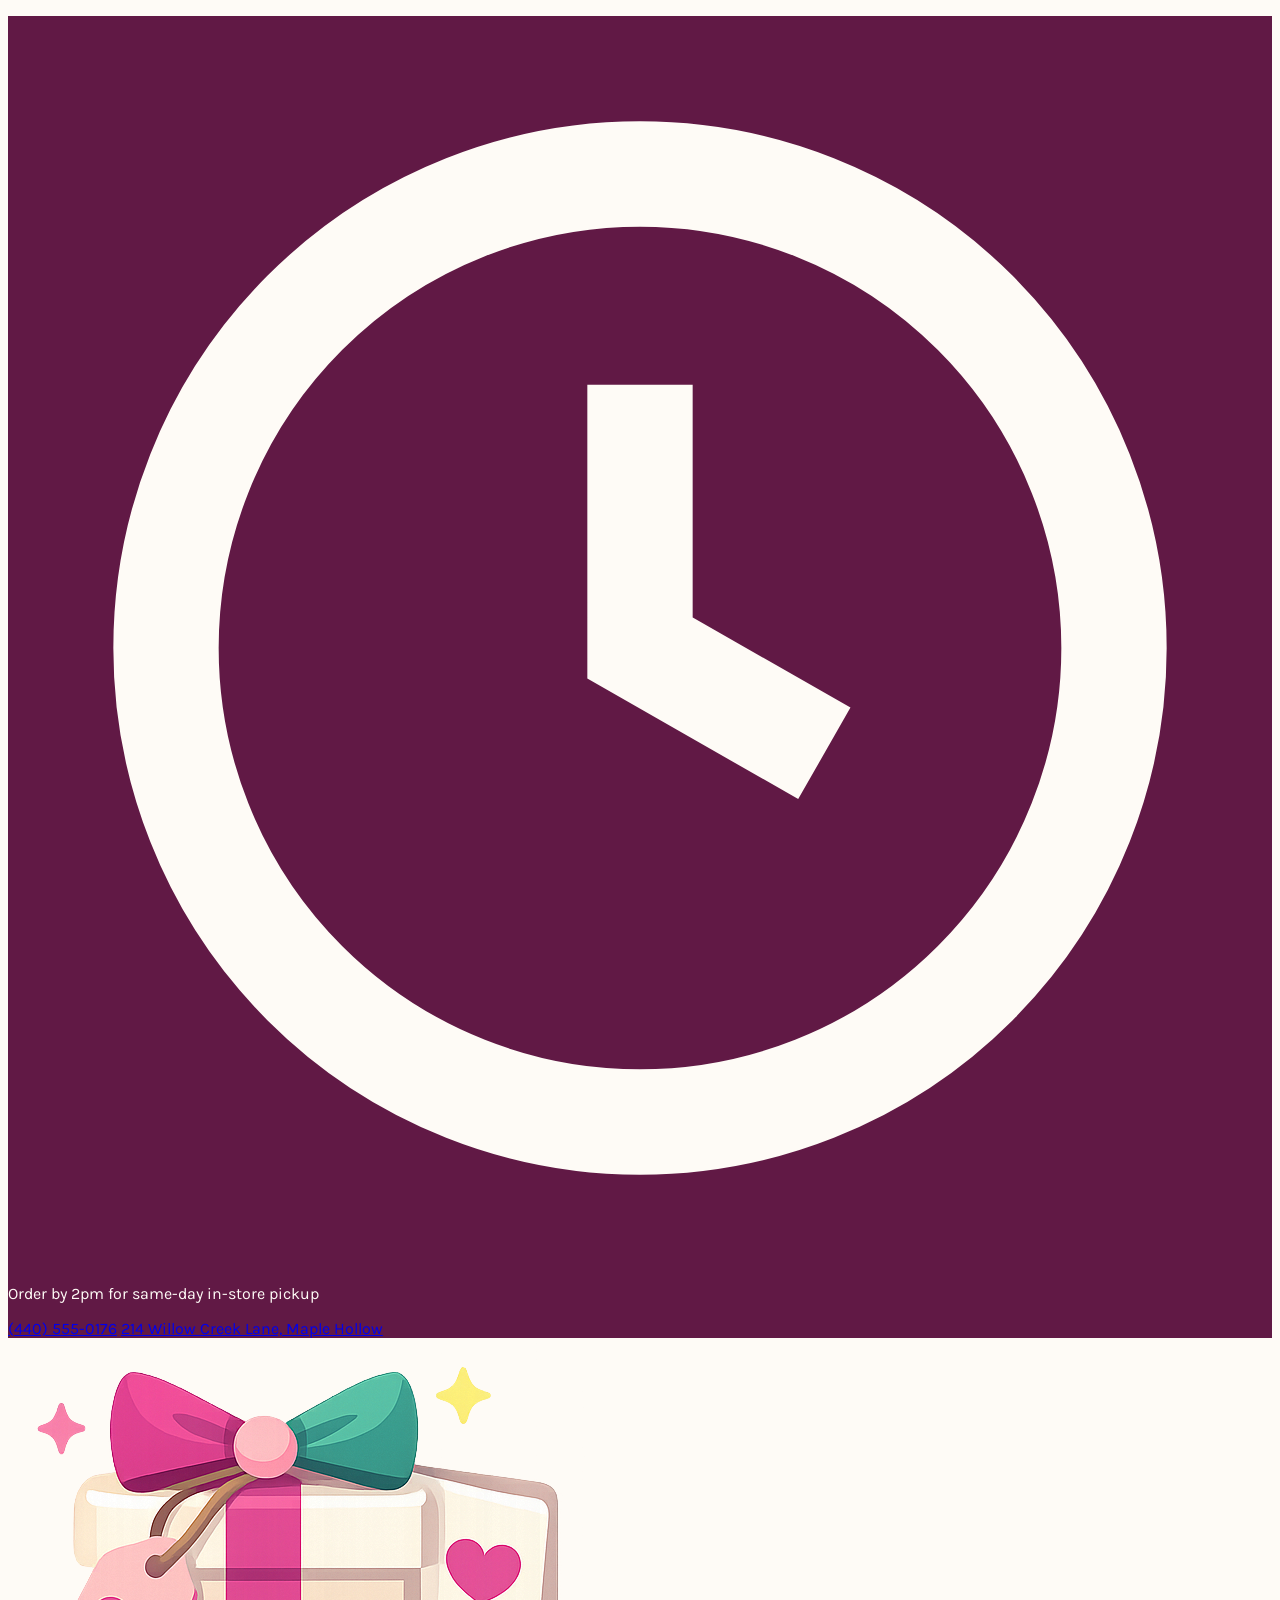
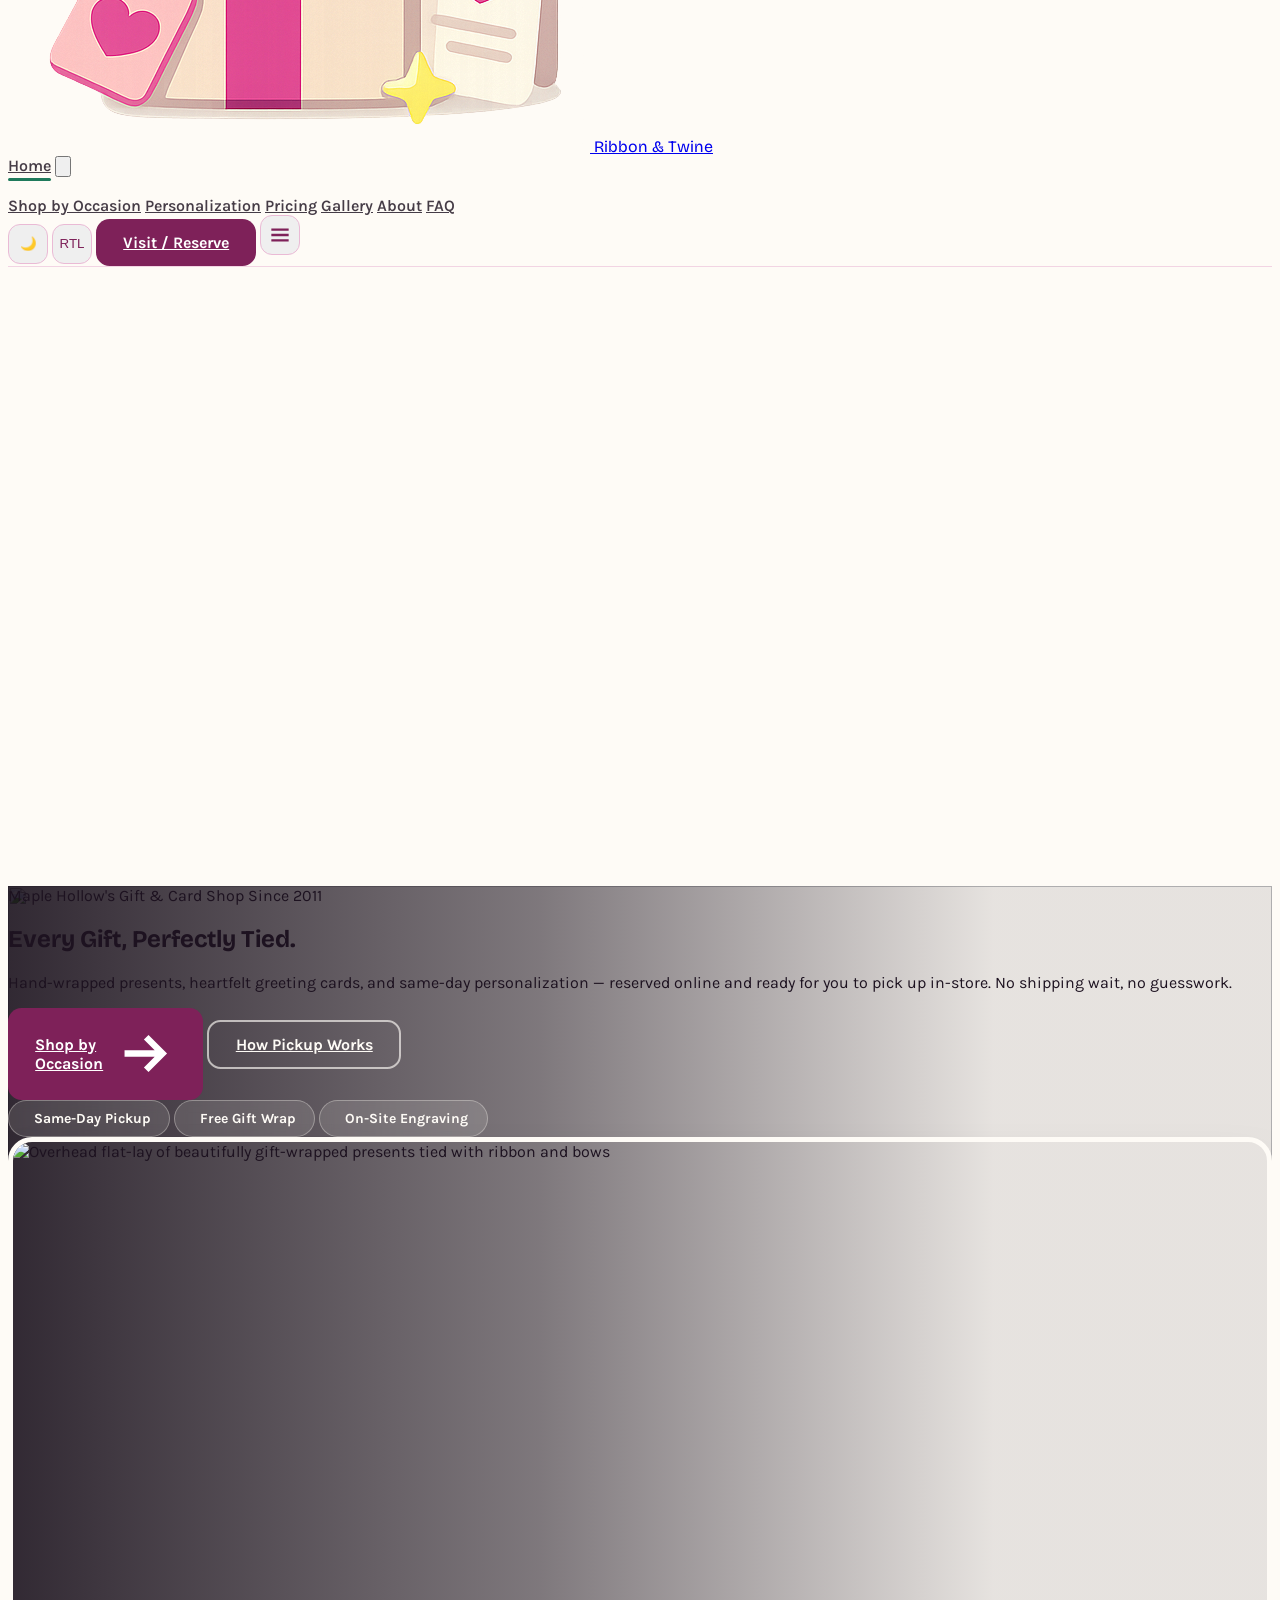
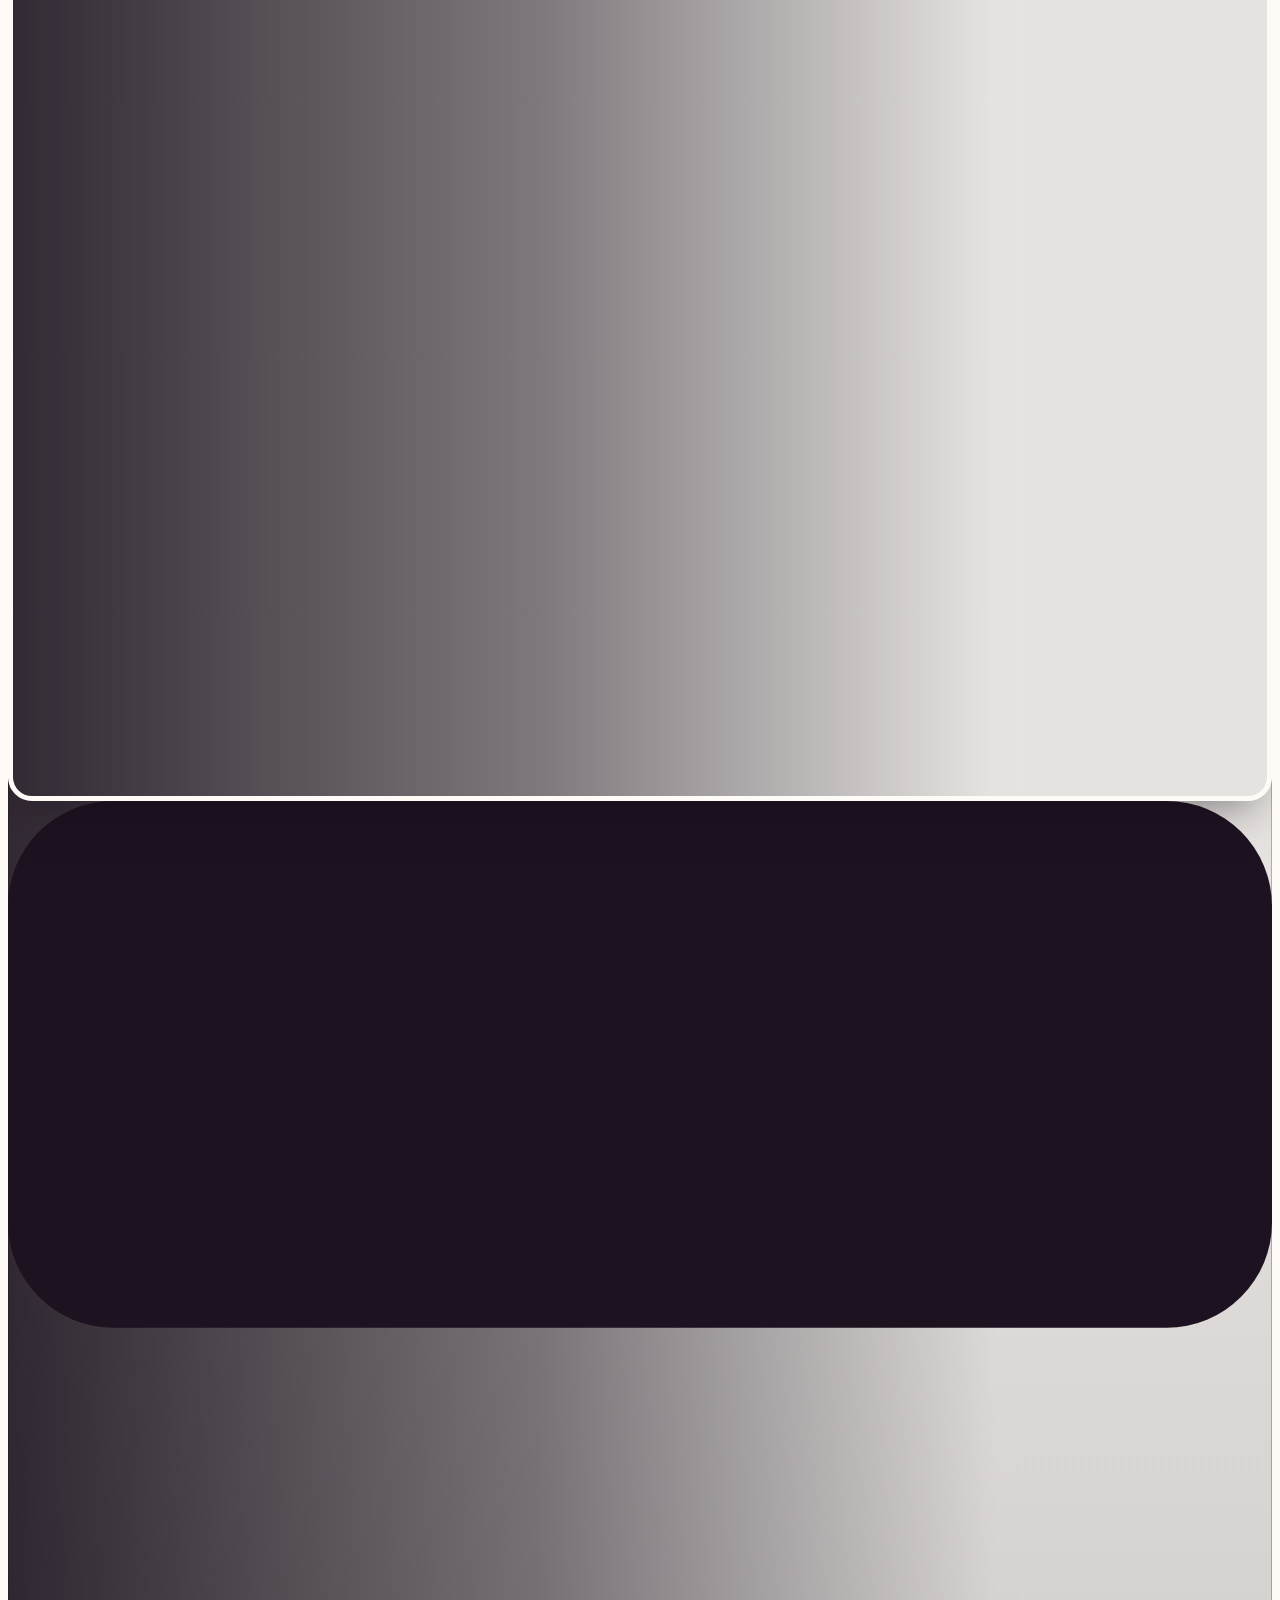
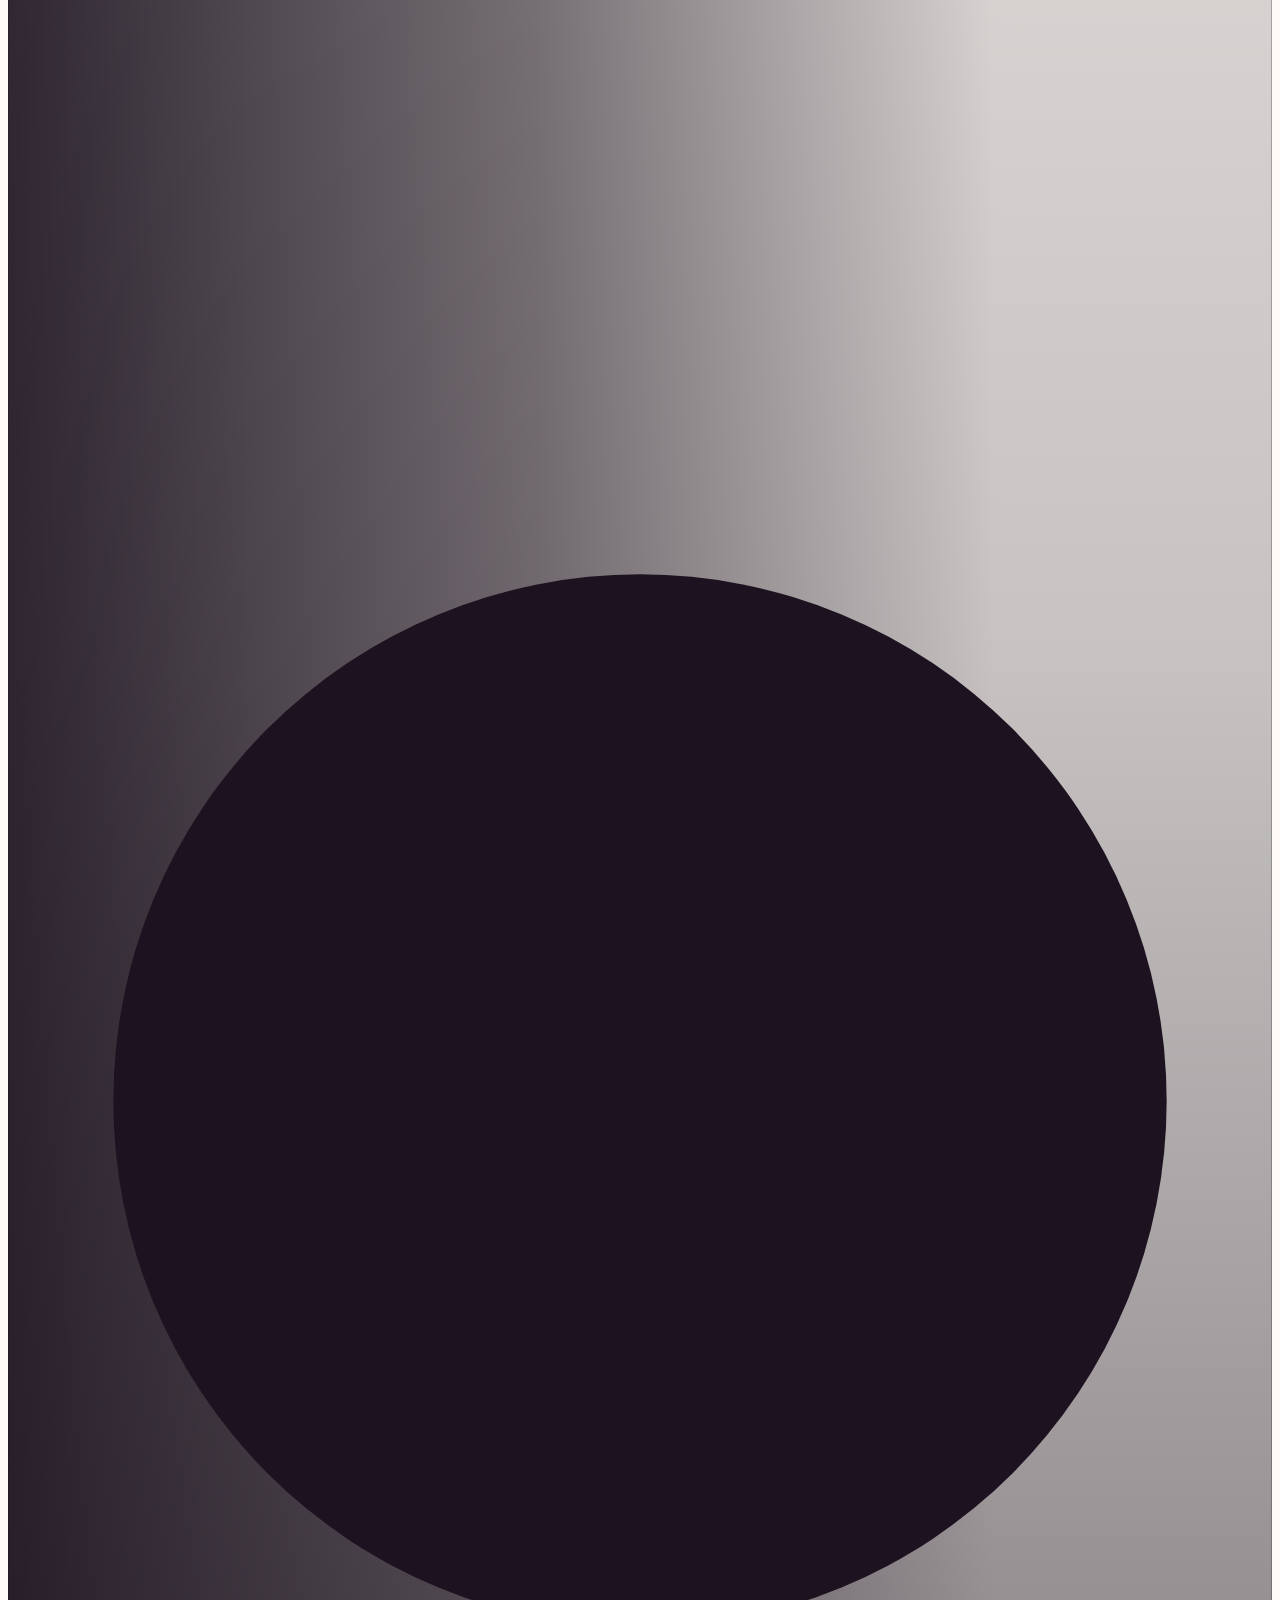
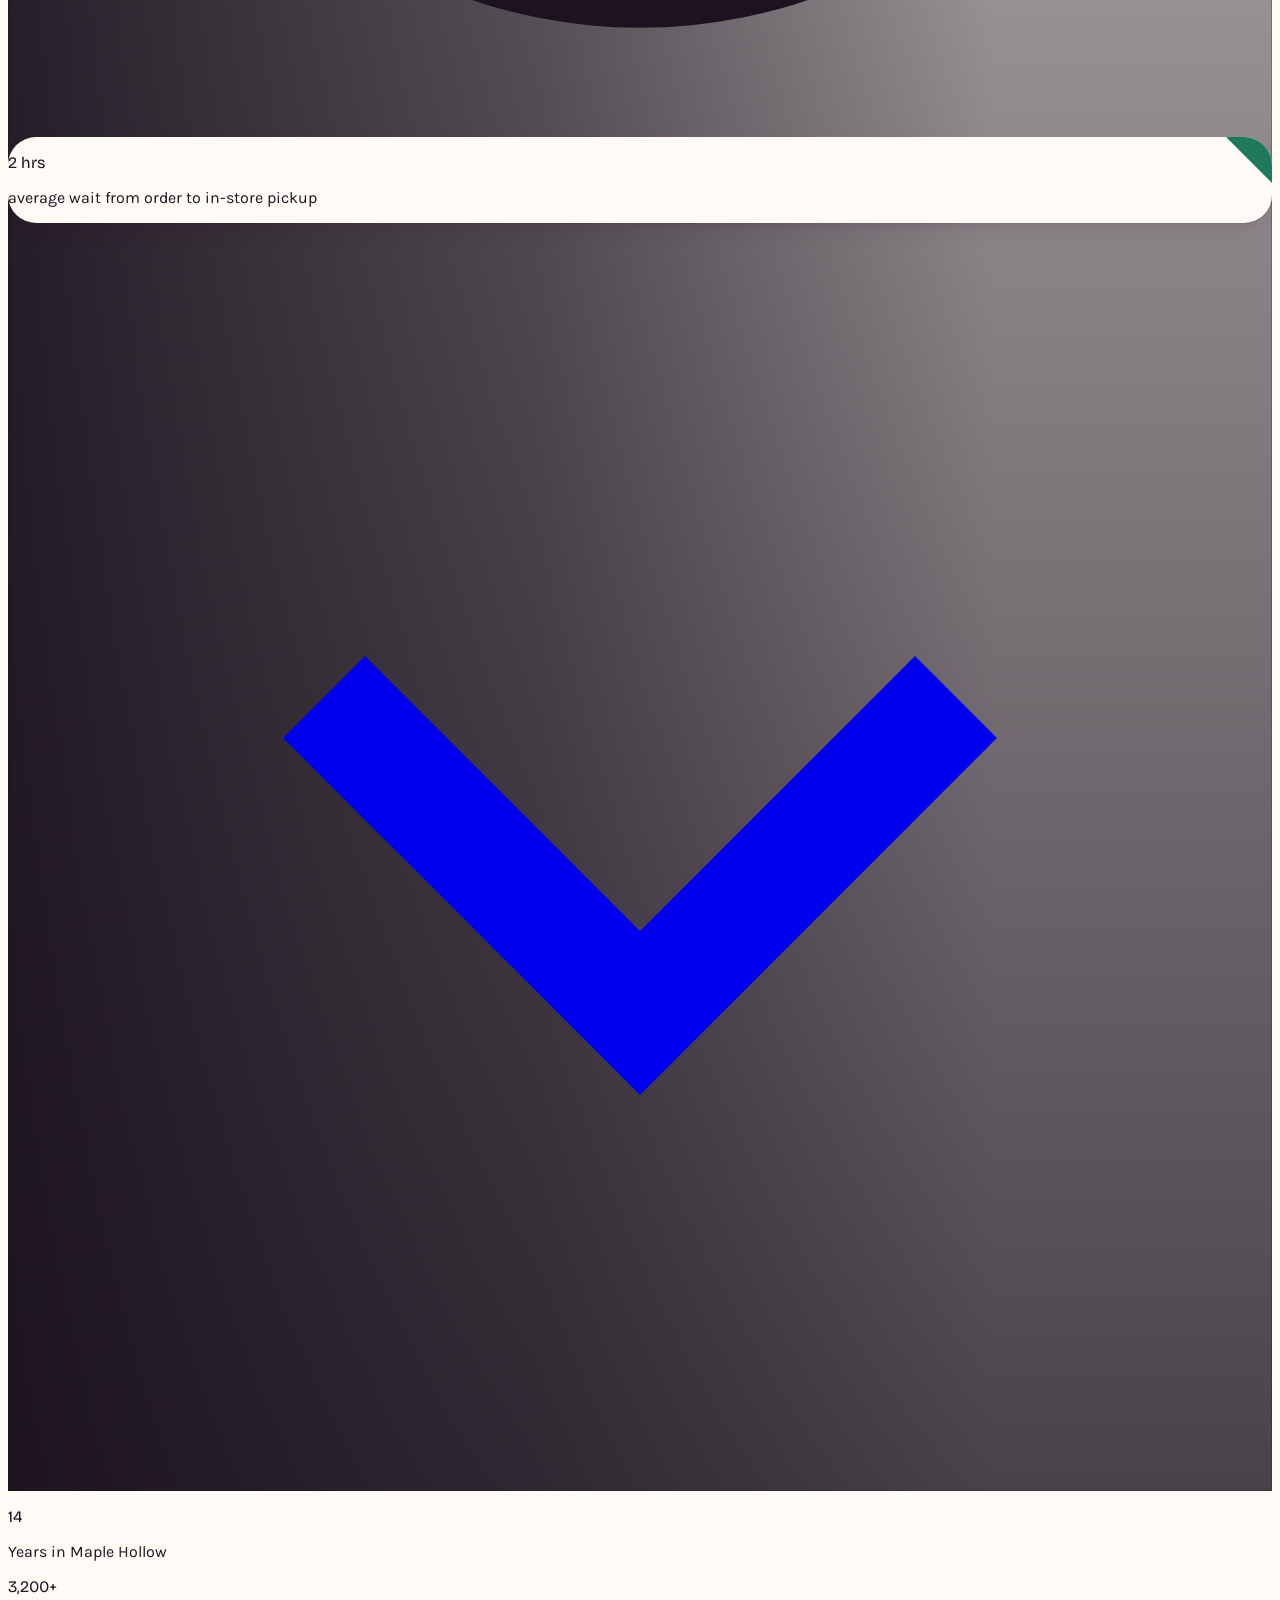
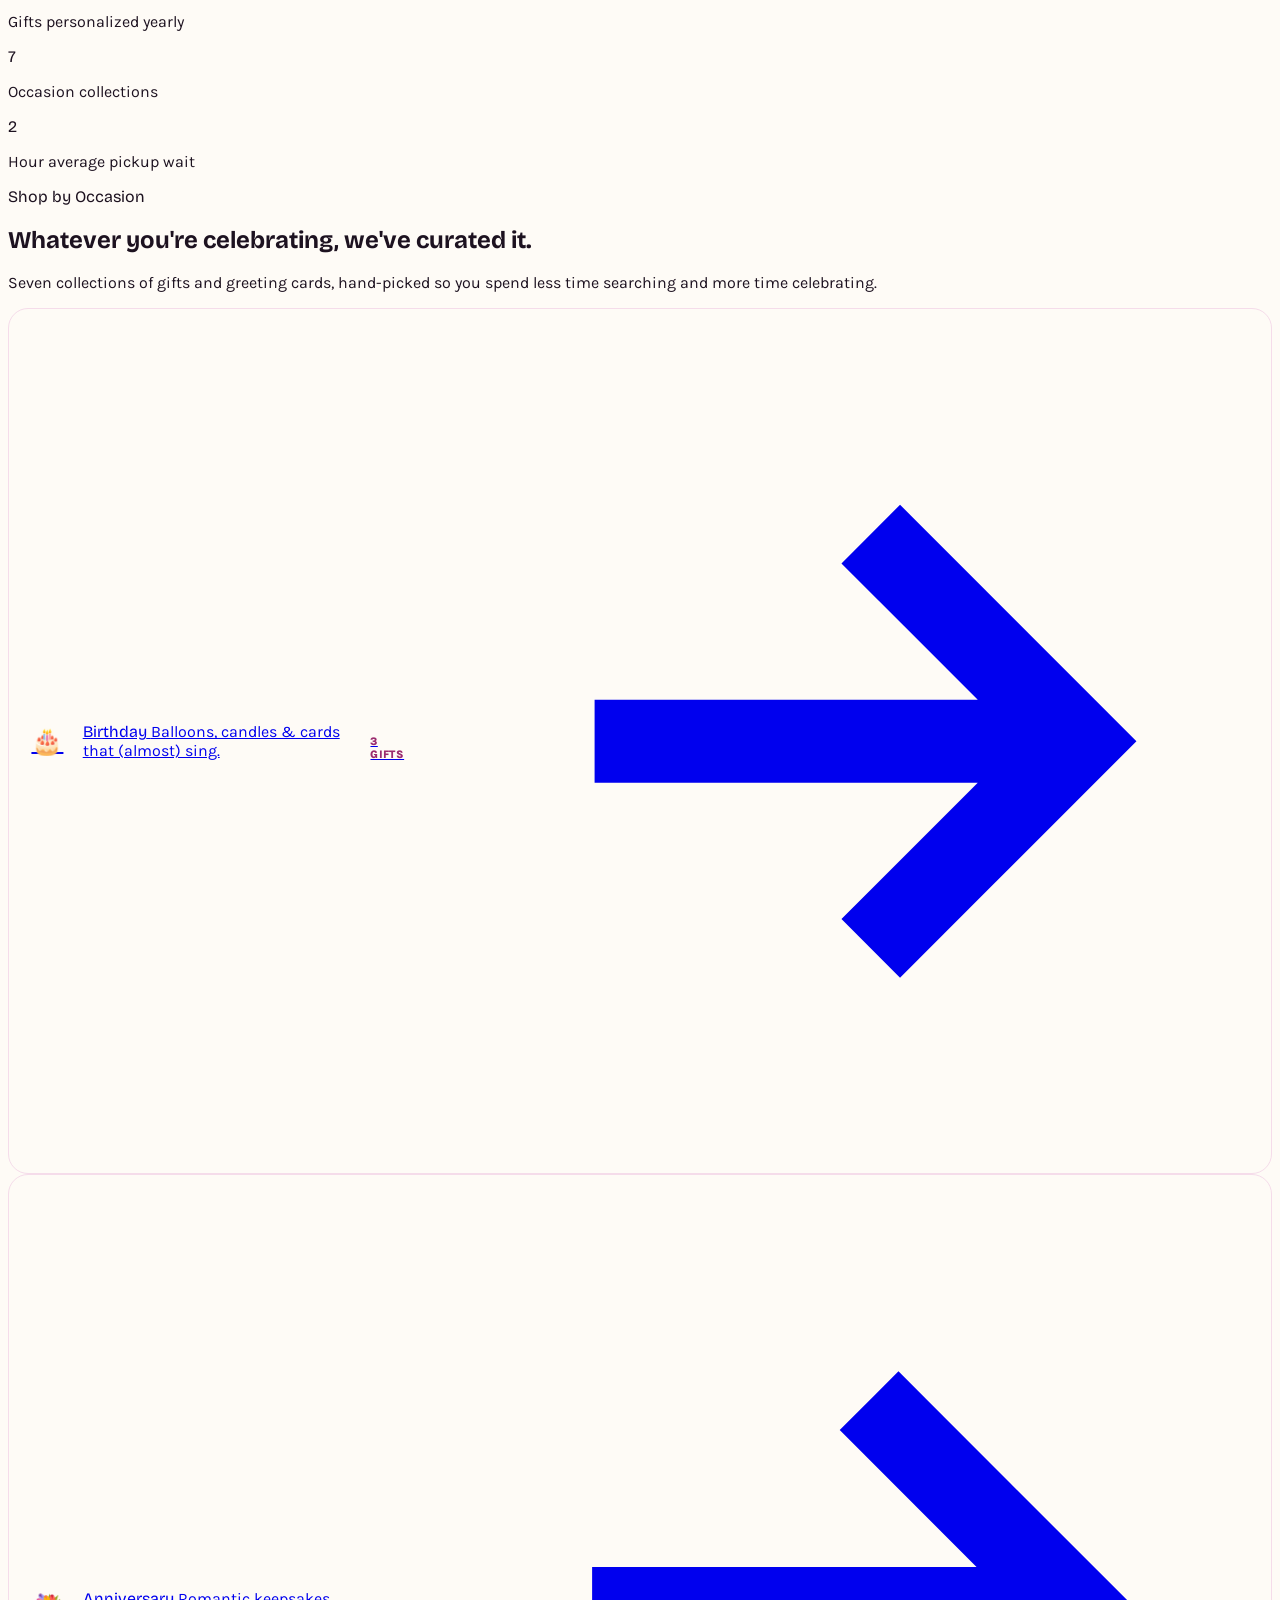
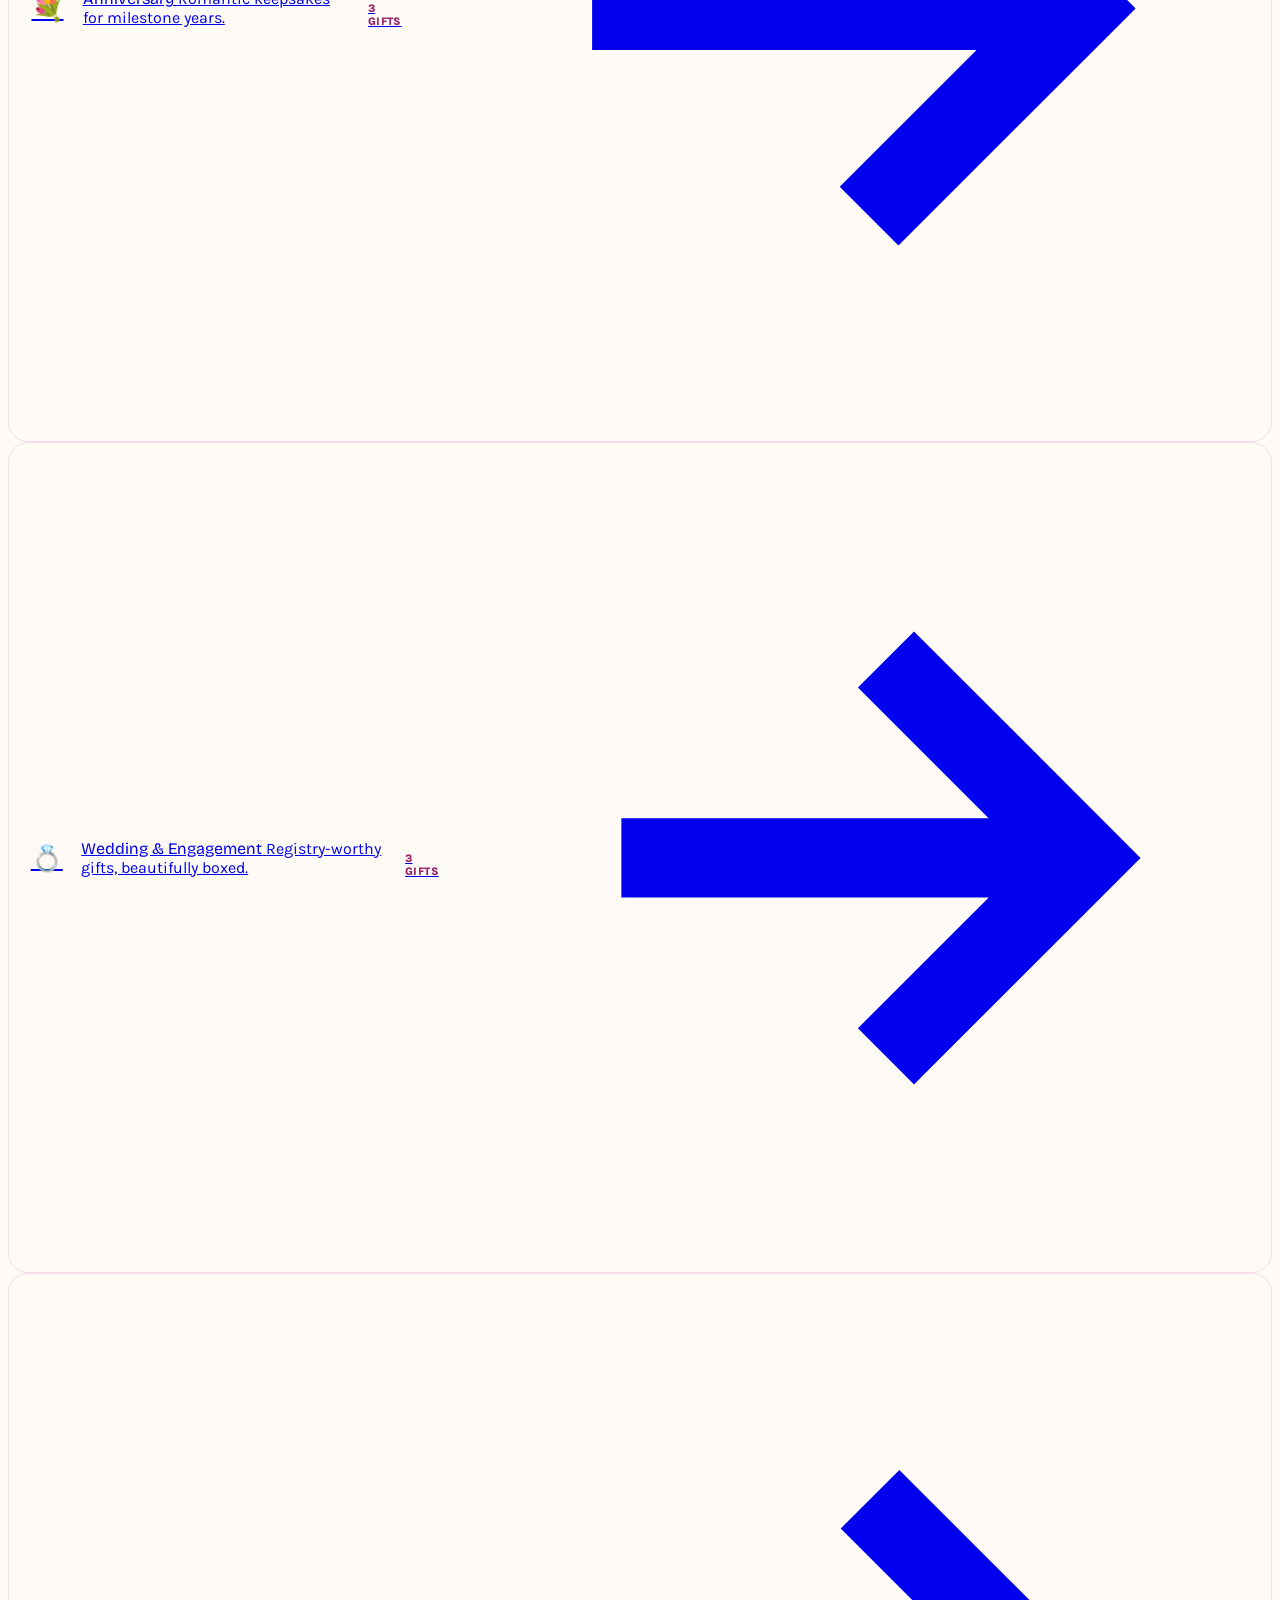
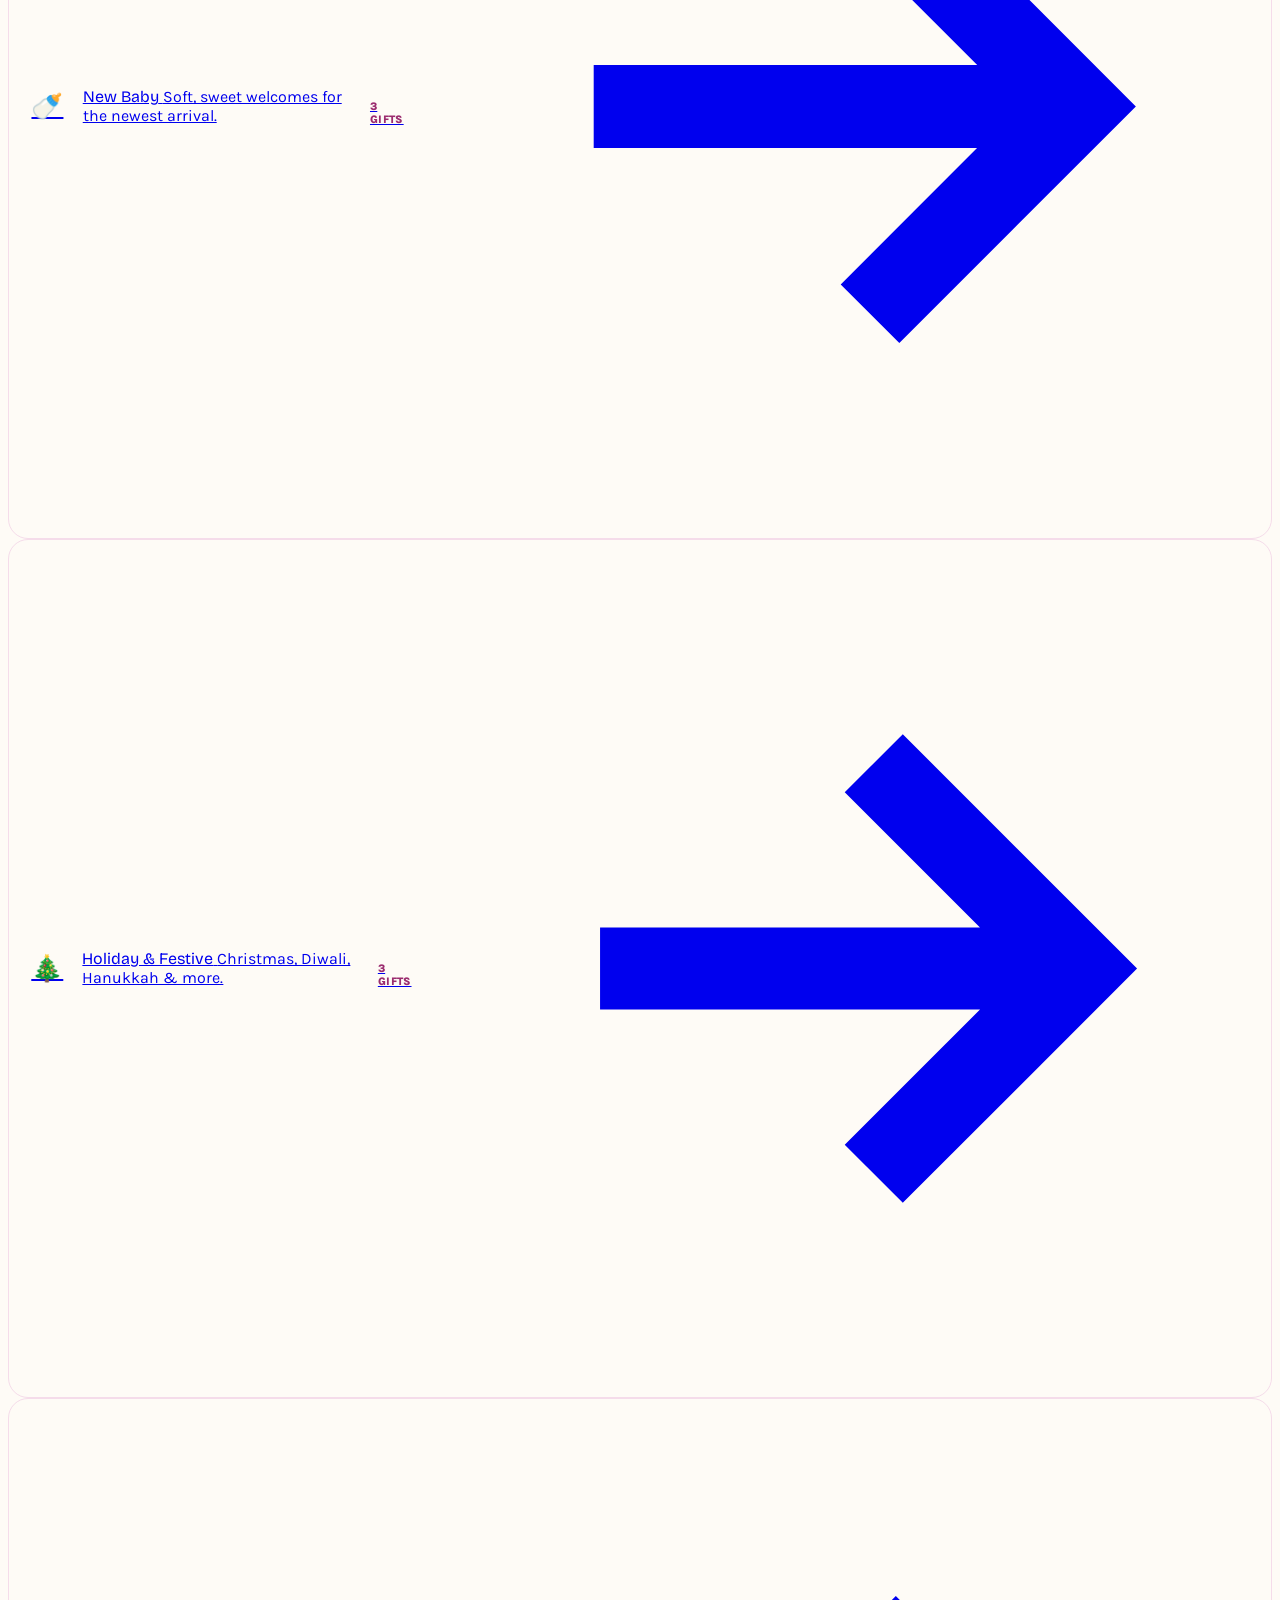
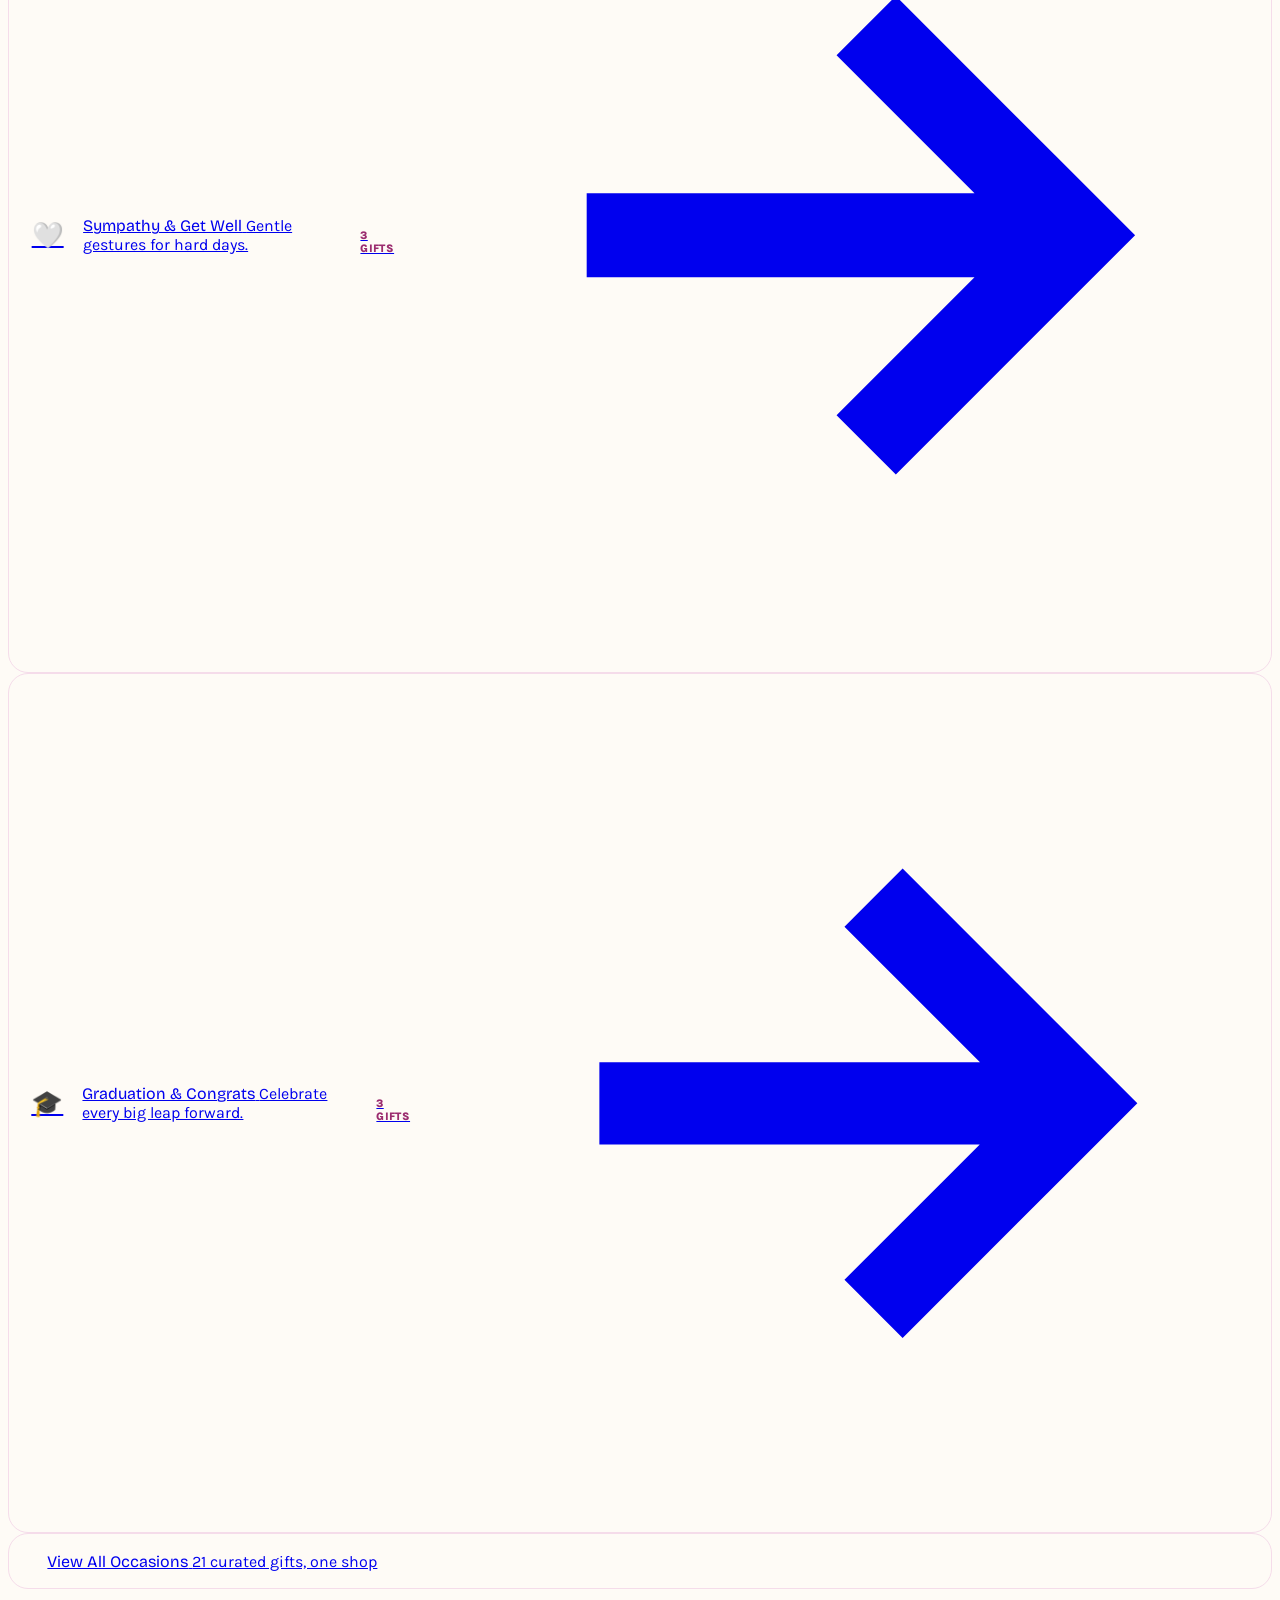
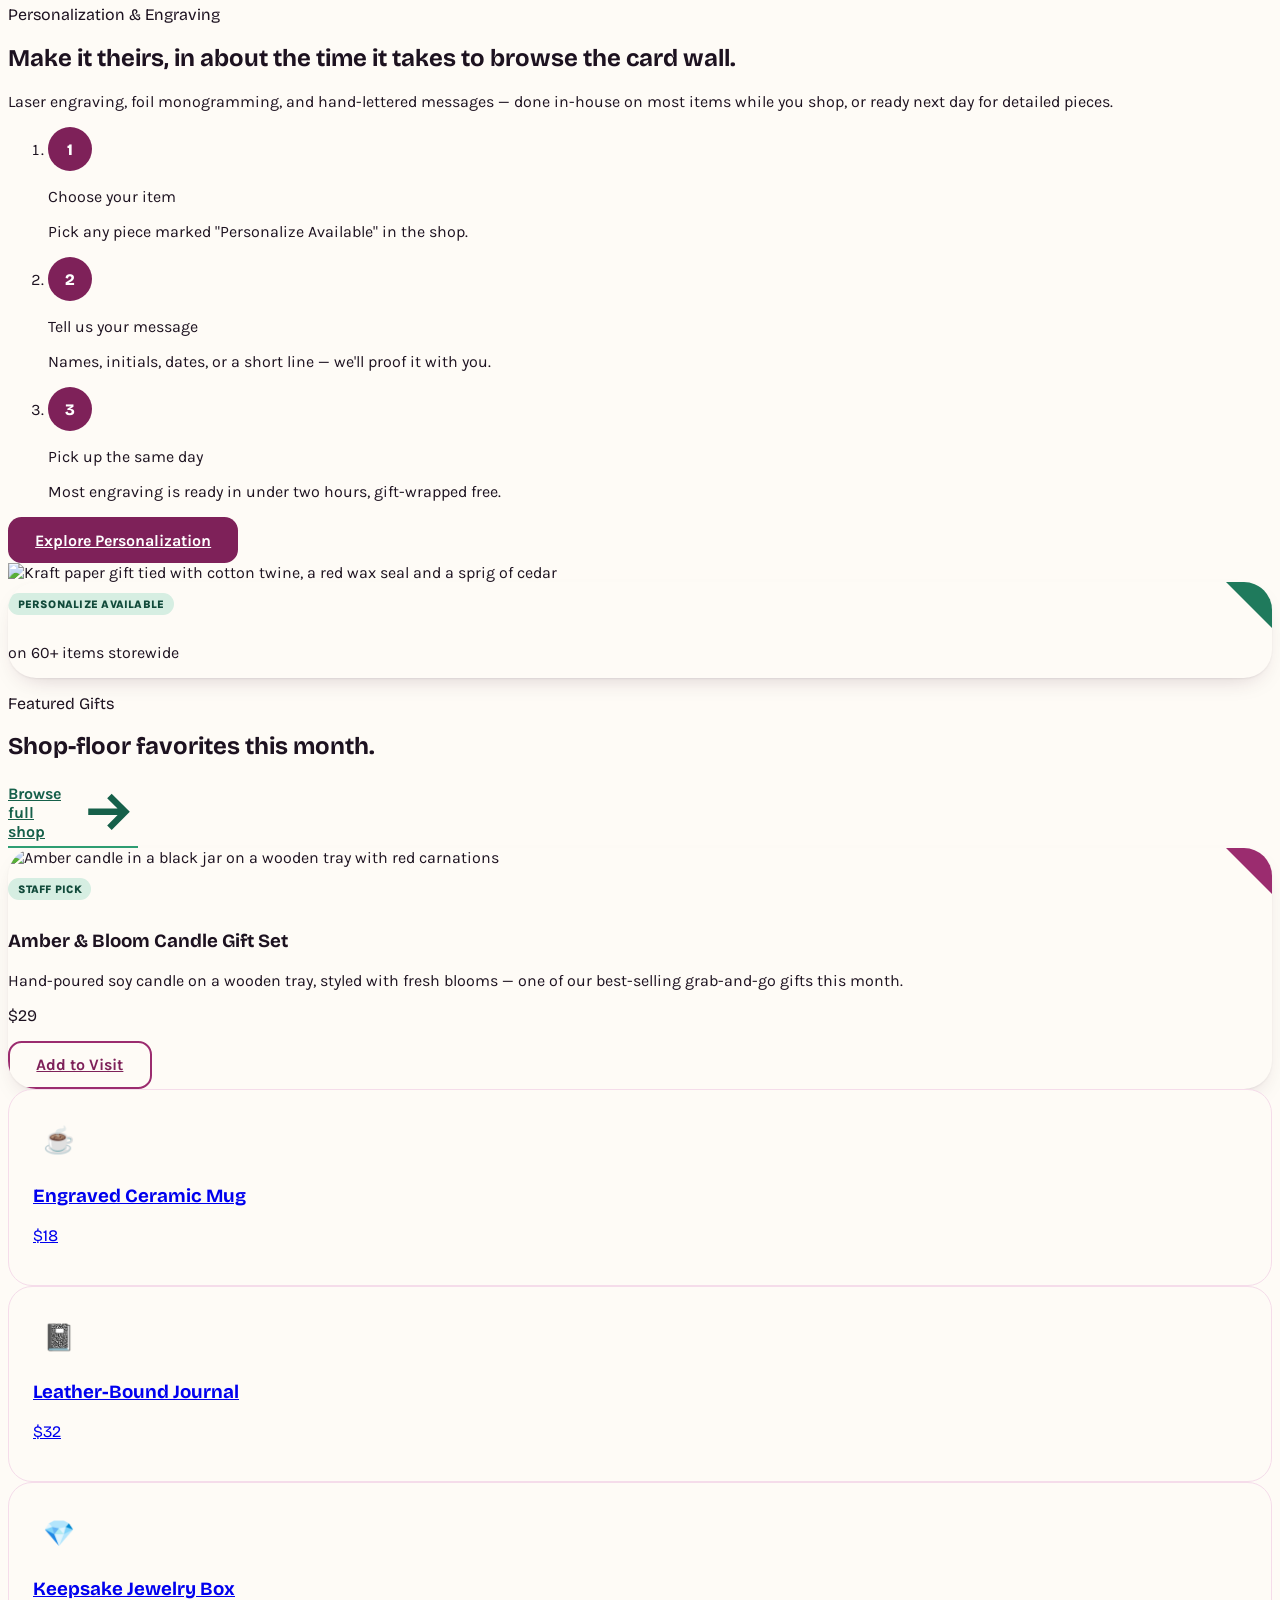
==== commit a0e7c1ce: "ui changes" ====
--- a/index.html
+++ b/index.html
@@ -52,11 +52,7 @@
   <div class="mx-auto max-w-7xl px-4 sm:px-6 lg:px-8">
     <div class="flex items-center justify-between gap-4 py-3">
       <a href="index.html" class="shrink-0 flex items-center gap-2.5" aria-label="Ribbon & Twine Gift & Card Co. — home">
-        <svg viewBox="0 0 48 48" class="w-8 h-8" aria-hidden="true">
-          <path d="M24 24 6 12c-3 6-3 14 0 20l18-8Z" fill="#9B2C6F"/>
-          <path d="M24 24 42 12c3 6 3 14 0 20l-18-8Z" fill="#1F7A5C"/>
-          <circle cx="24" cy="24" r="5.5" fill="#EE97A8"/>
-        </svg>
+        <img src="assets/images/logo.png" alt="" class="h-8 w-auto object-contain" aria-hidden="true">
         <span class="font-display font-extrabold text-lg sm:text-xl leading-none">Ribbon <span class="text-plum-500">&amp;</span> Twine</span>
       </a>
 
@@ -102,7 +98,7 @@
 <aside data-mobile-drawer aria-hidden="true" aria-label="Mobile menu" class="mobile-drawer fixed inset-y-0 start-0 z-50 w-[85%] max-w-sm bg-paper-50 dark:bg-ink-950 shadow-2xl overflow-y-auto">
   <div class="flex items-center justify-between px-5 py-4 border-b border-plum-100 dark:border-plum-800">
     <span class="font-display font-extrabold text-lg flex items-center gap-2">
-      <svg viewBox="0 0 48 48" class="w-6 h-6" aria-hidden="true"><path d="M24 24 6 12c-3 6-3 14 0 20l18-8Z" fill="#9B2C6F"/><path d="M24 24 42 12c3 6 3 14 0 20l-18-8Z" fill="#1F7A5C"/><circle cx="24" cy="24" r="5.5" fill="#EE97A8"/></svg>
+      <img src="assets/images/logo.png" alt="" class="h-6 w-auto object-contain" aria-hidden="true">
       Menu
     </span>
     <button type="button" data-drawer-close class="toggle-btn" aria-label="Close menu">
@@ -544,7 +540,7 @@
   <div class="mx-auto max-w-7xl px-4 sm:px-6 lg:px-8 grid gap-10 sm:grid-cols-2 lg:grid-cols-4">
     <div class="lg:col-span-1">
       <a href="index.html" class="flex items-center gap-2 mb-4">
-        <svg viewBox="0 0 48 48" class="w-7 h-7" aria-hidden="true"><path d="M24 24 6 12c-3 6-3 14 0 20l18-8Z" fill="#D68AB3"/><path d="M24 24 42 12c3 6 3 14 0 20l-18-8Z" fill="#7AC6A5"/><circle cx="24" cy="24" r="5.5" fill="#F7CDD2"/></svg>
+        <img src="assets/images/logo.png" alt="" class="h-7 w-auto object-contain" aria-hidden="true">
         <span class="font-display font-extrabold text-lg text-paper-50">Ribbon &amp; Twine</span>
       </a>
       <p class="text-sm text-paper-100/70 mb-5">Thoughtfully wrapped gifts and greeting cards for every occasion — hand-finished and ready for same-day pickup in Maple Hollow.</p>
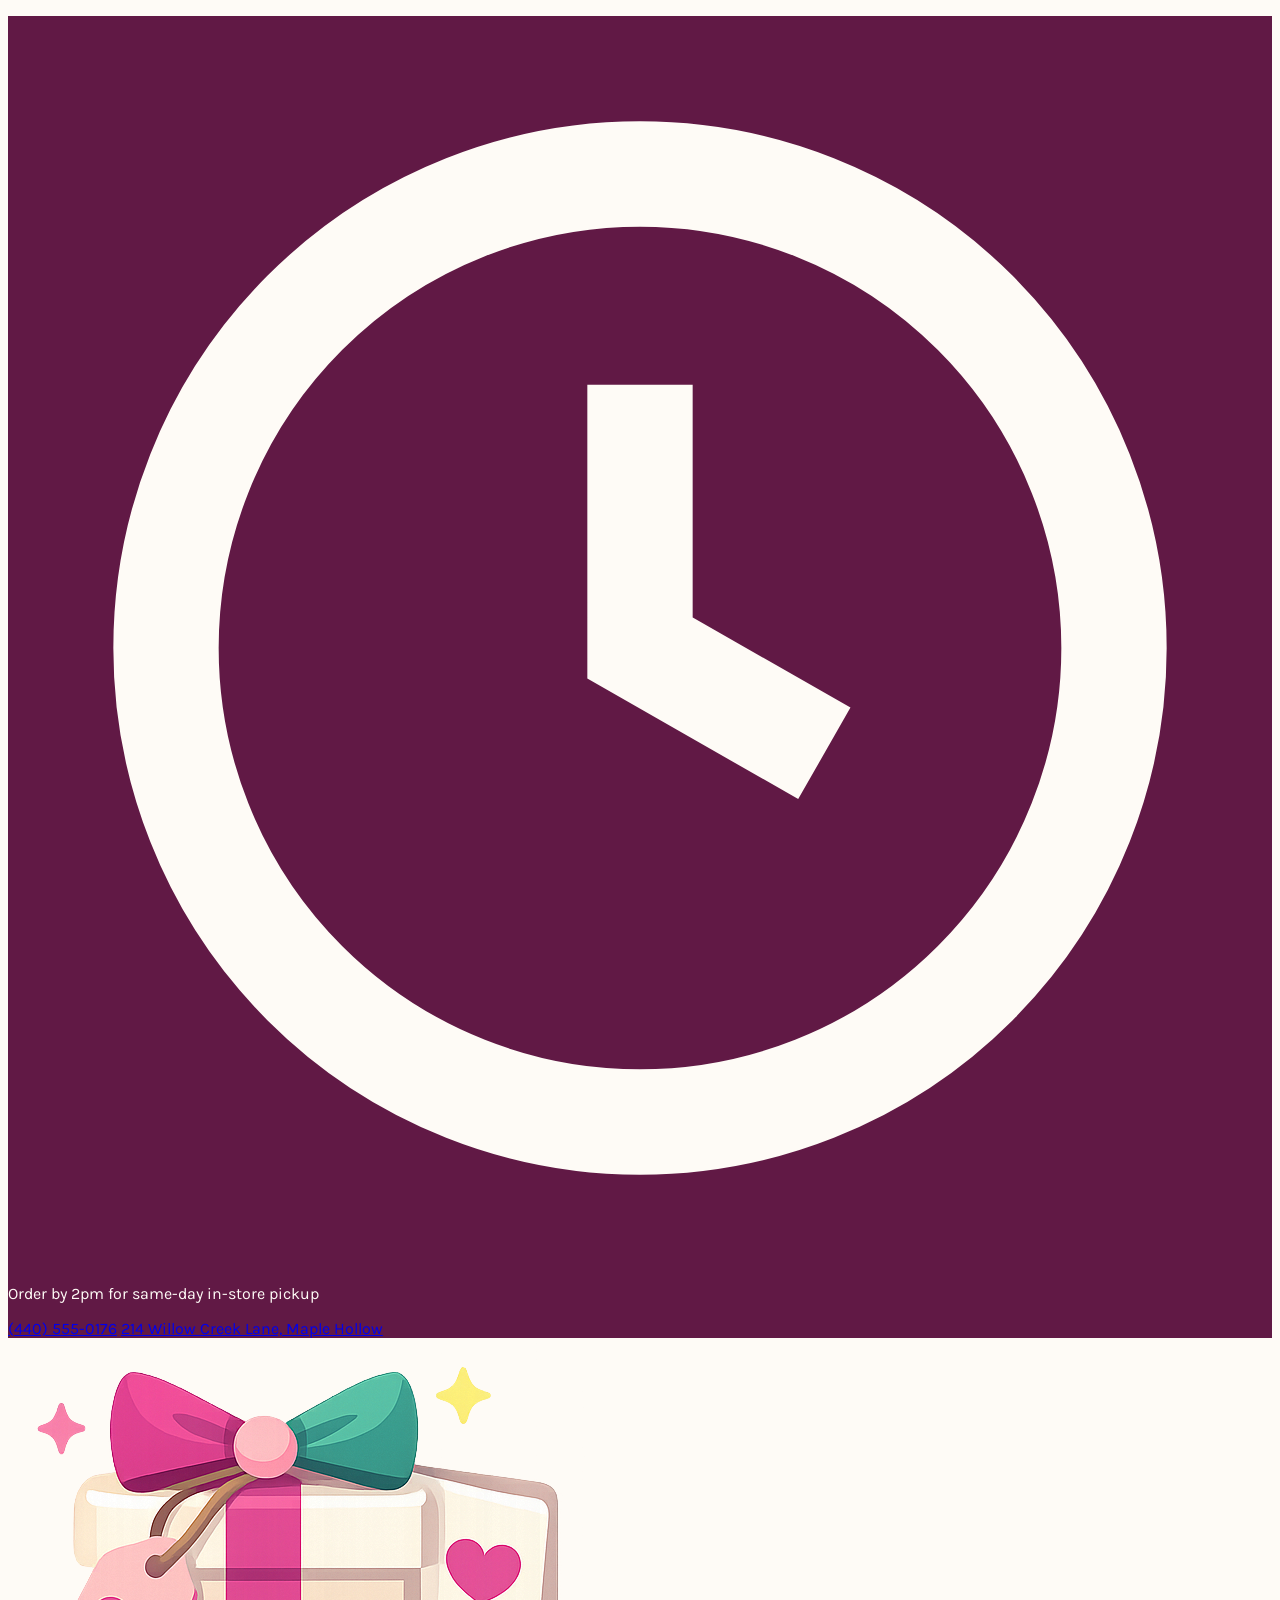
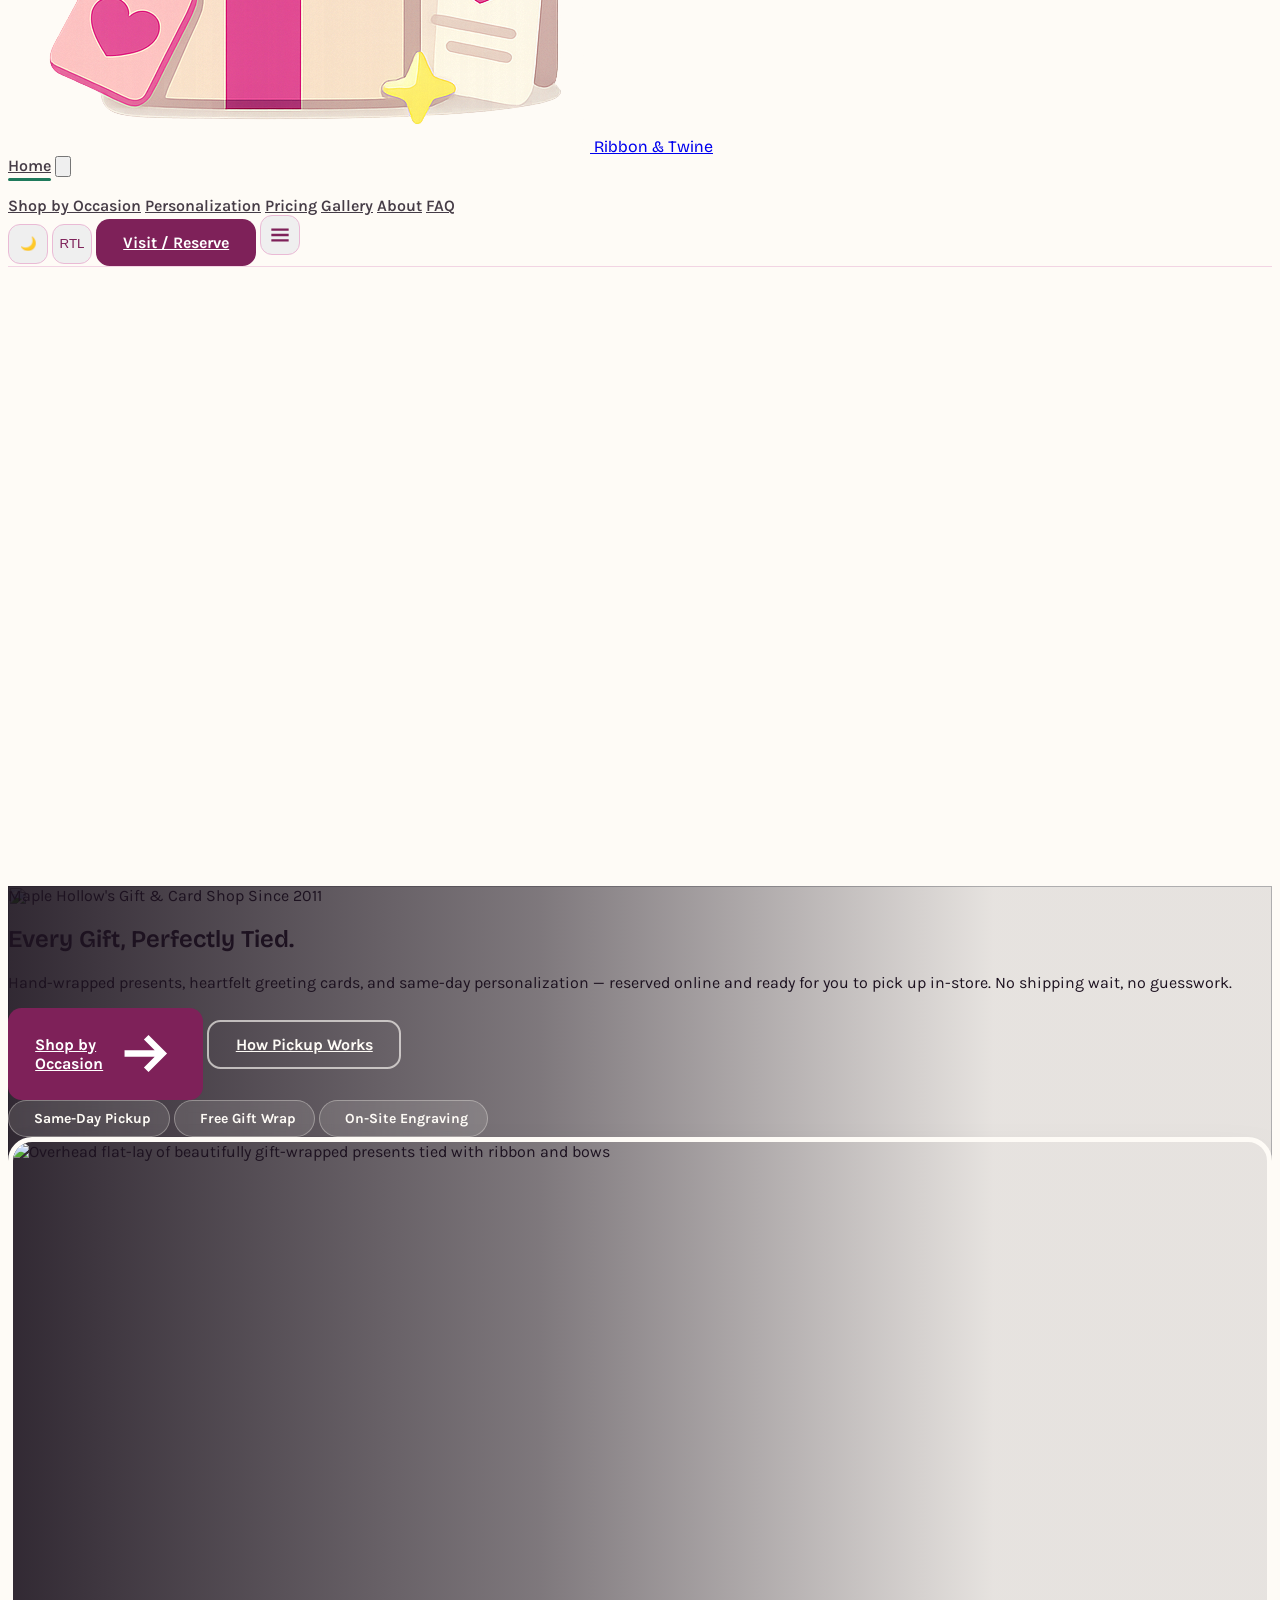
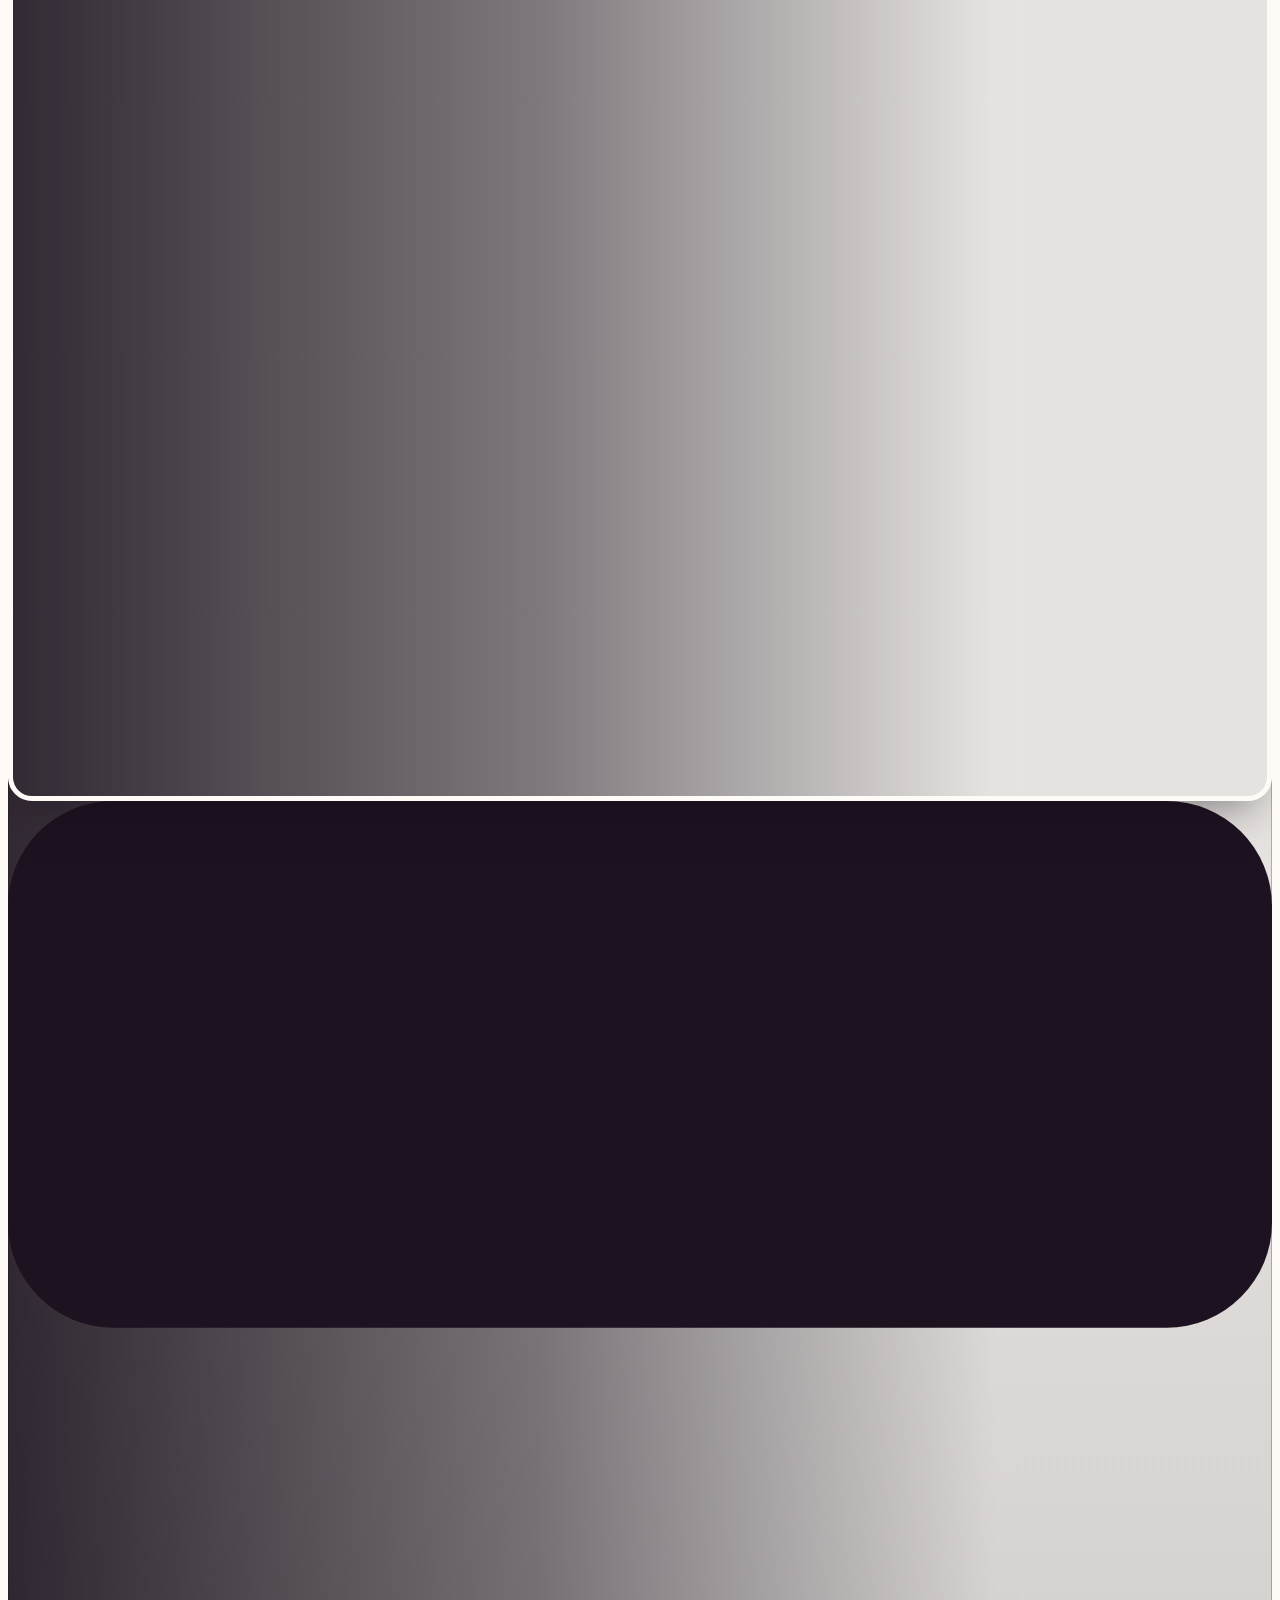
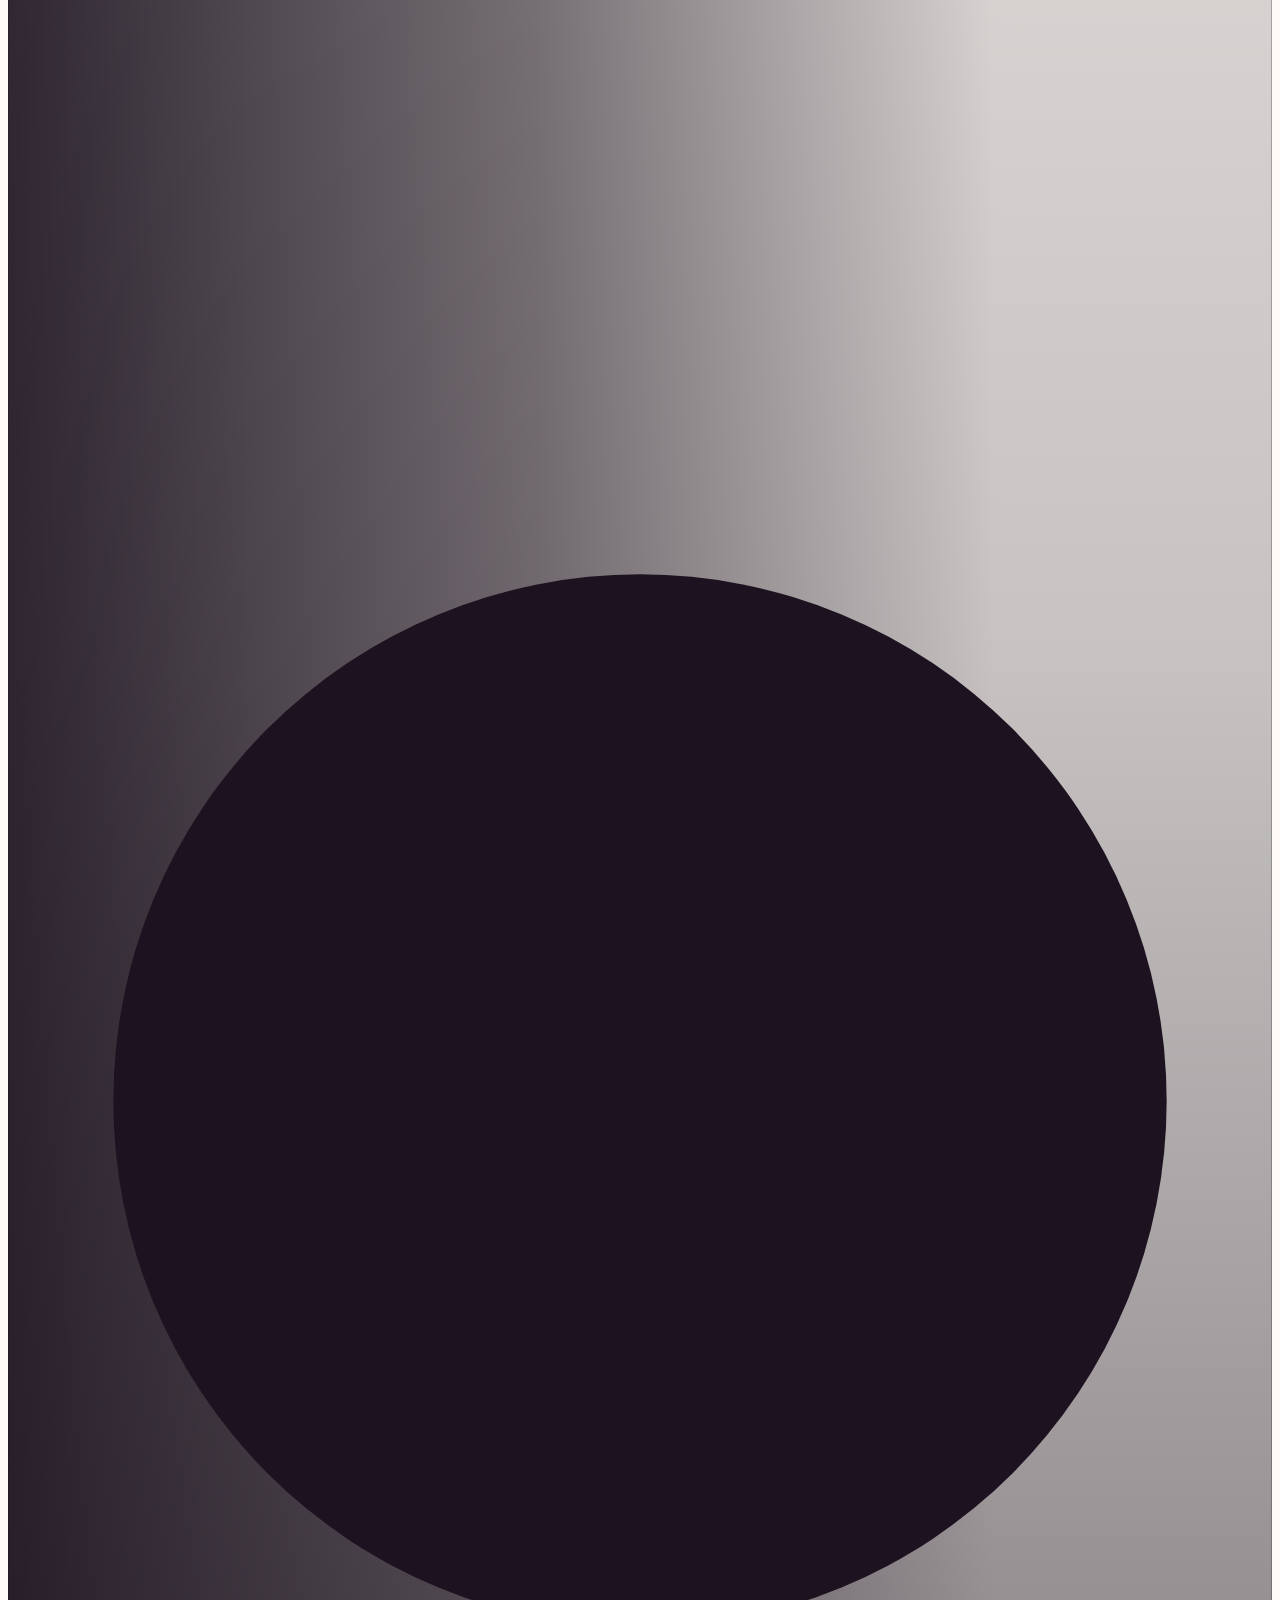
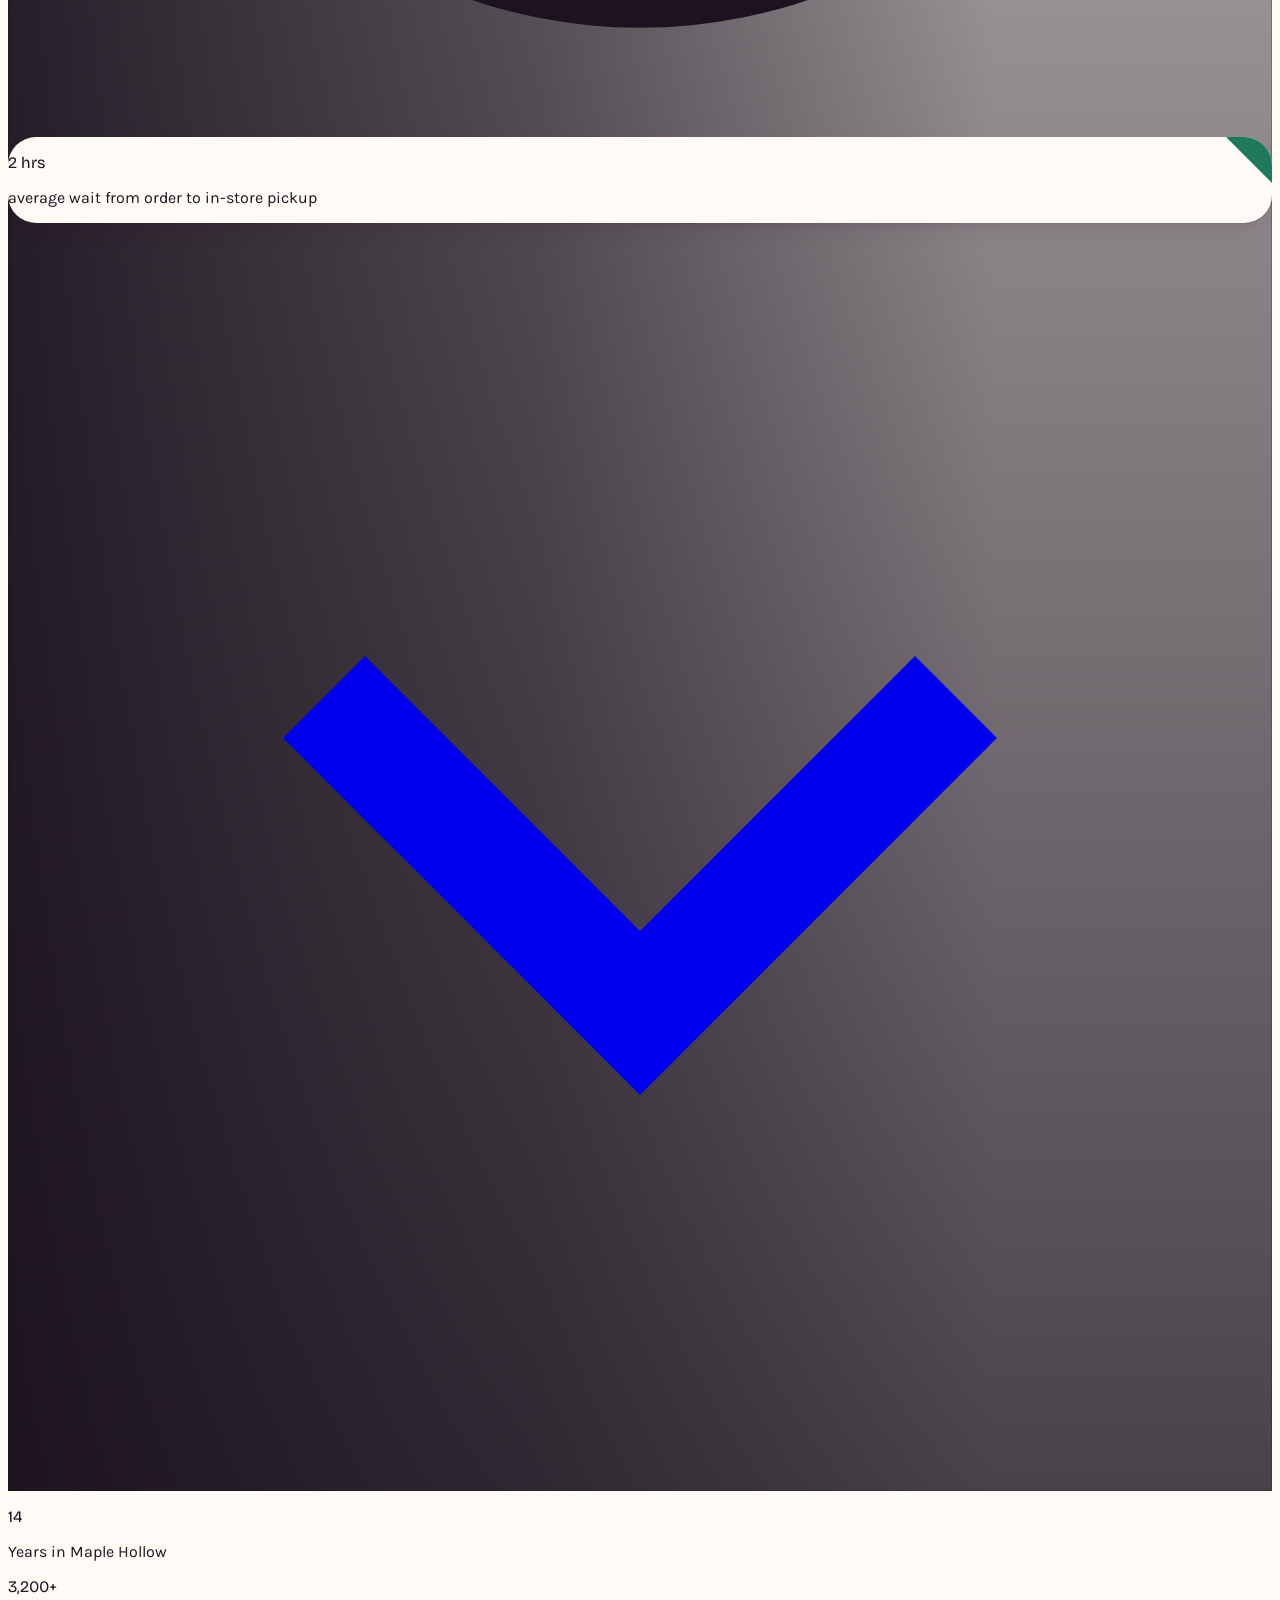
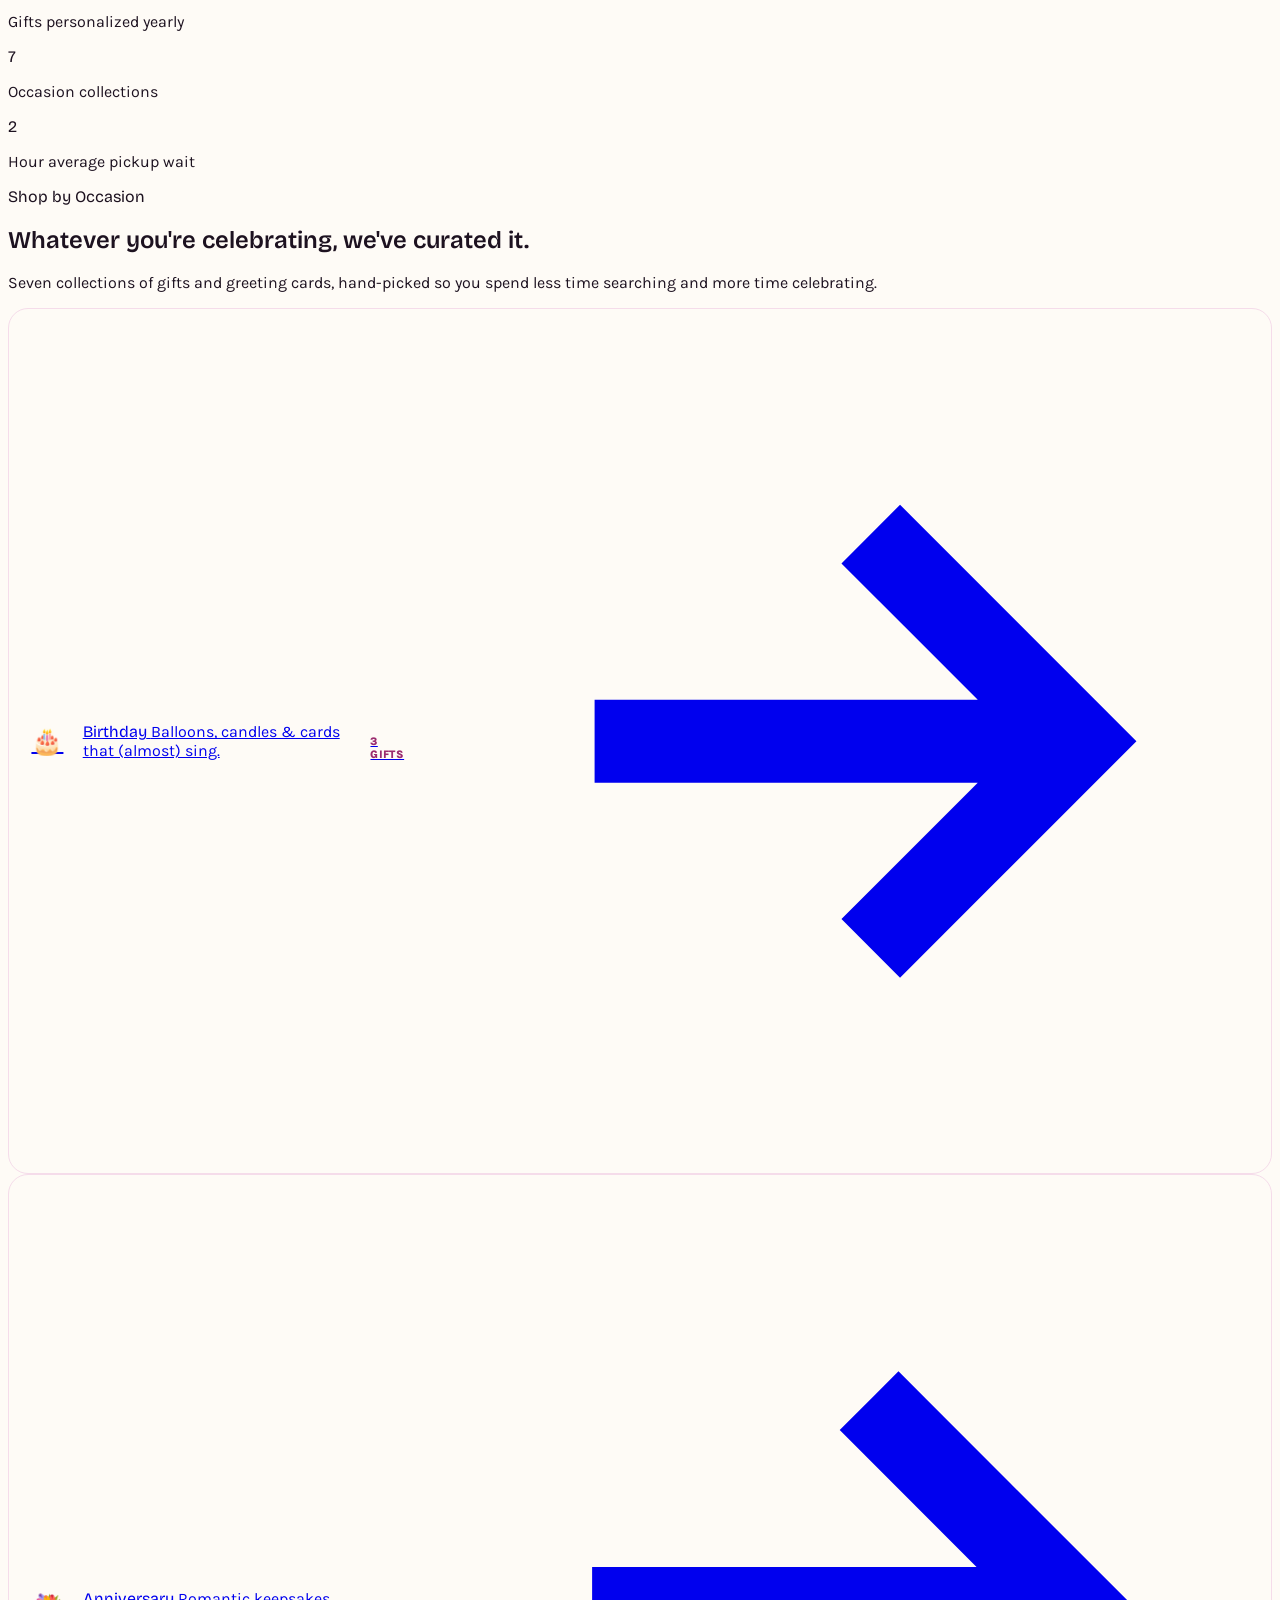
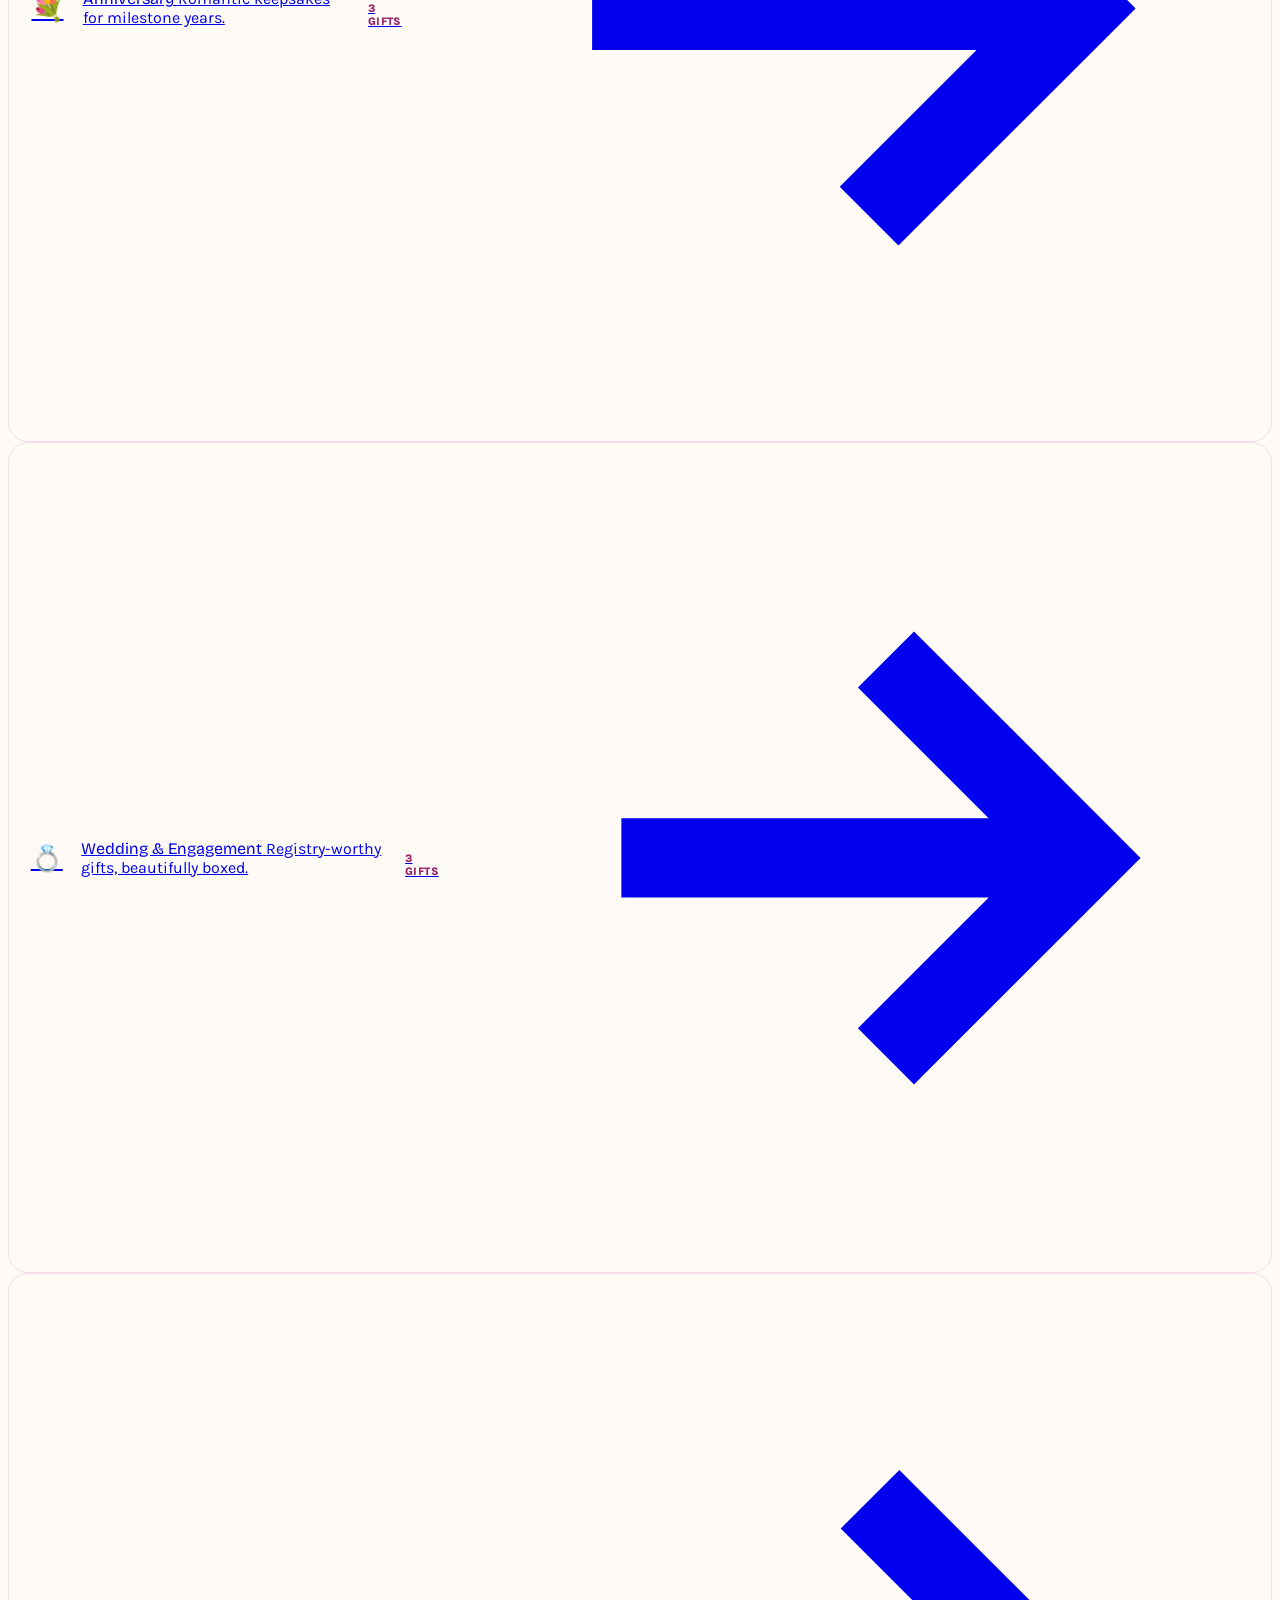
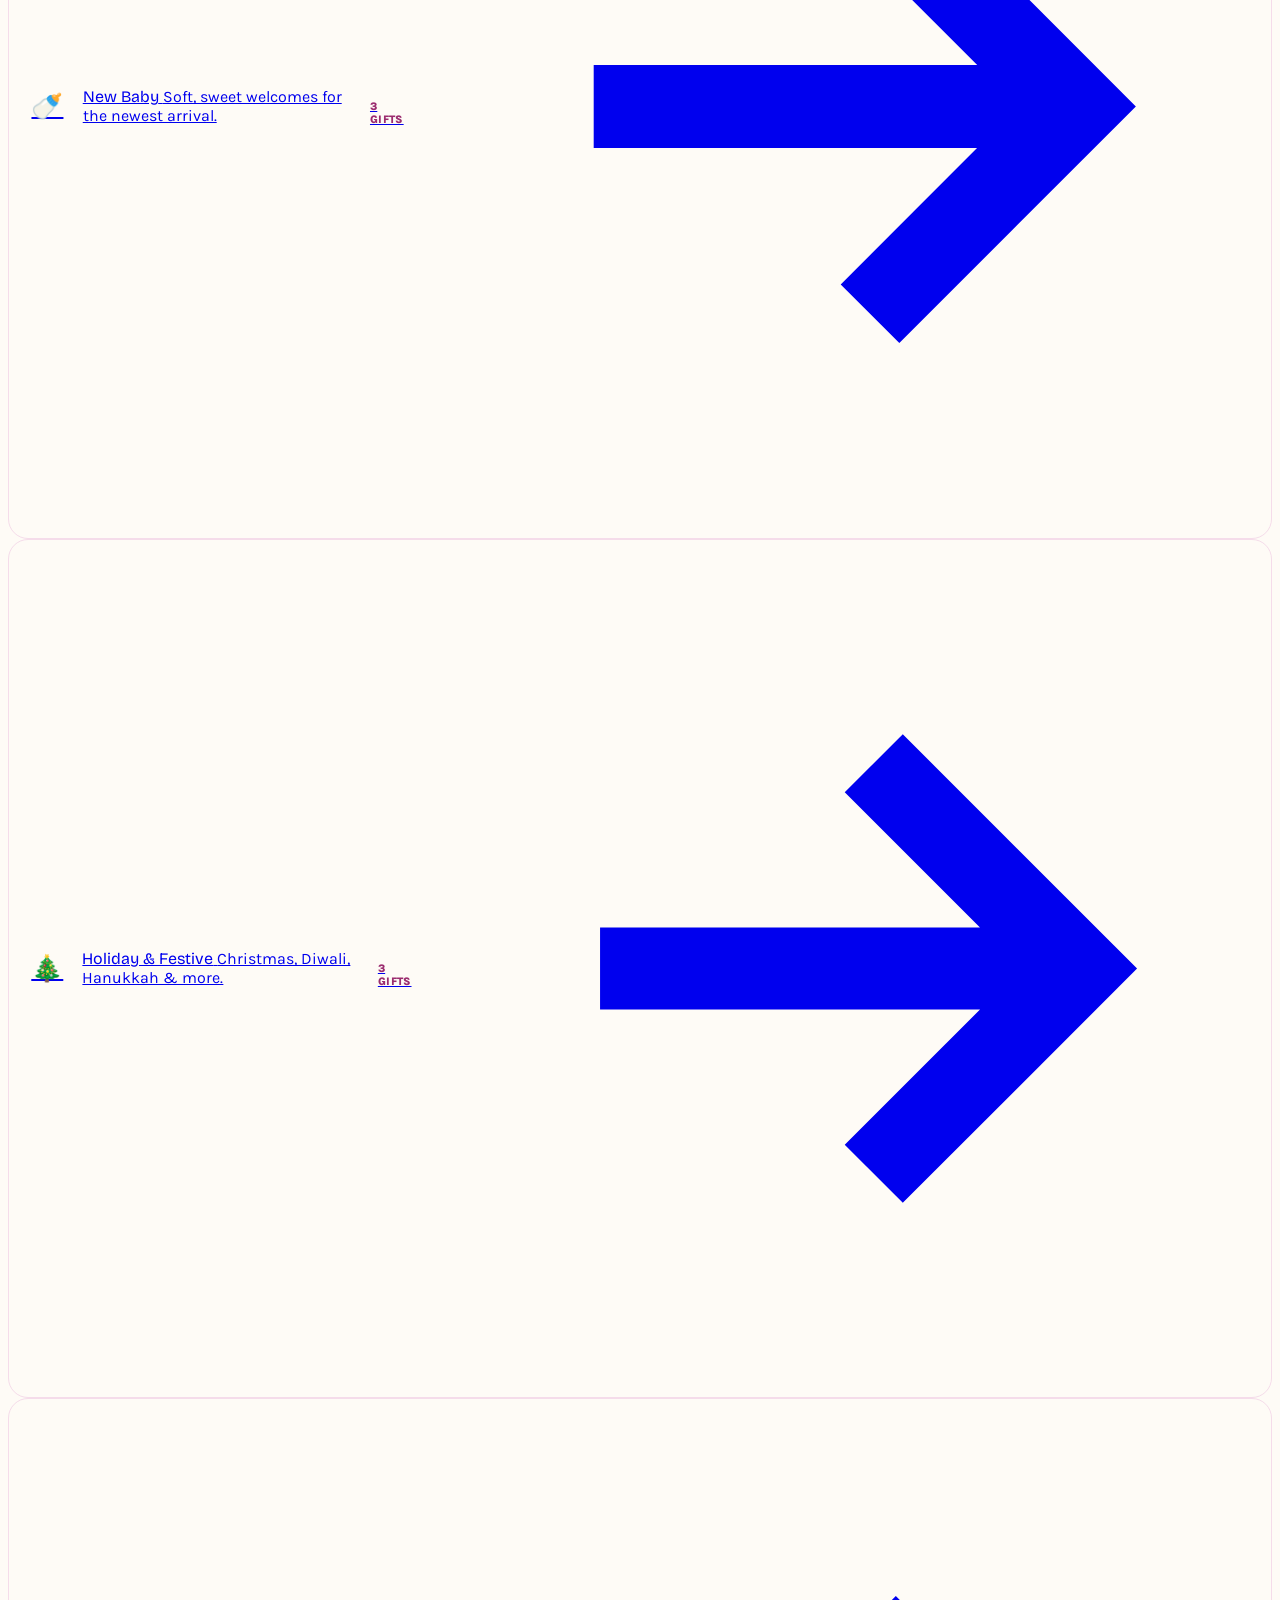
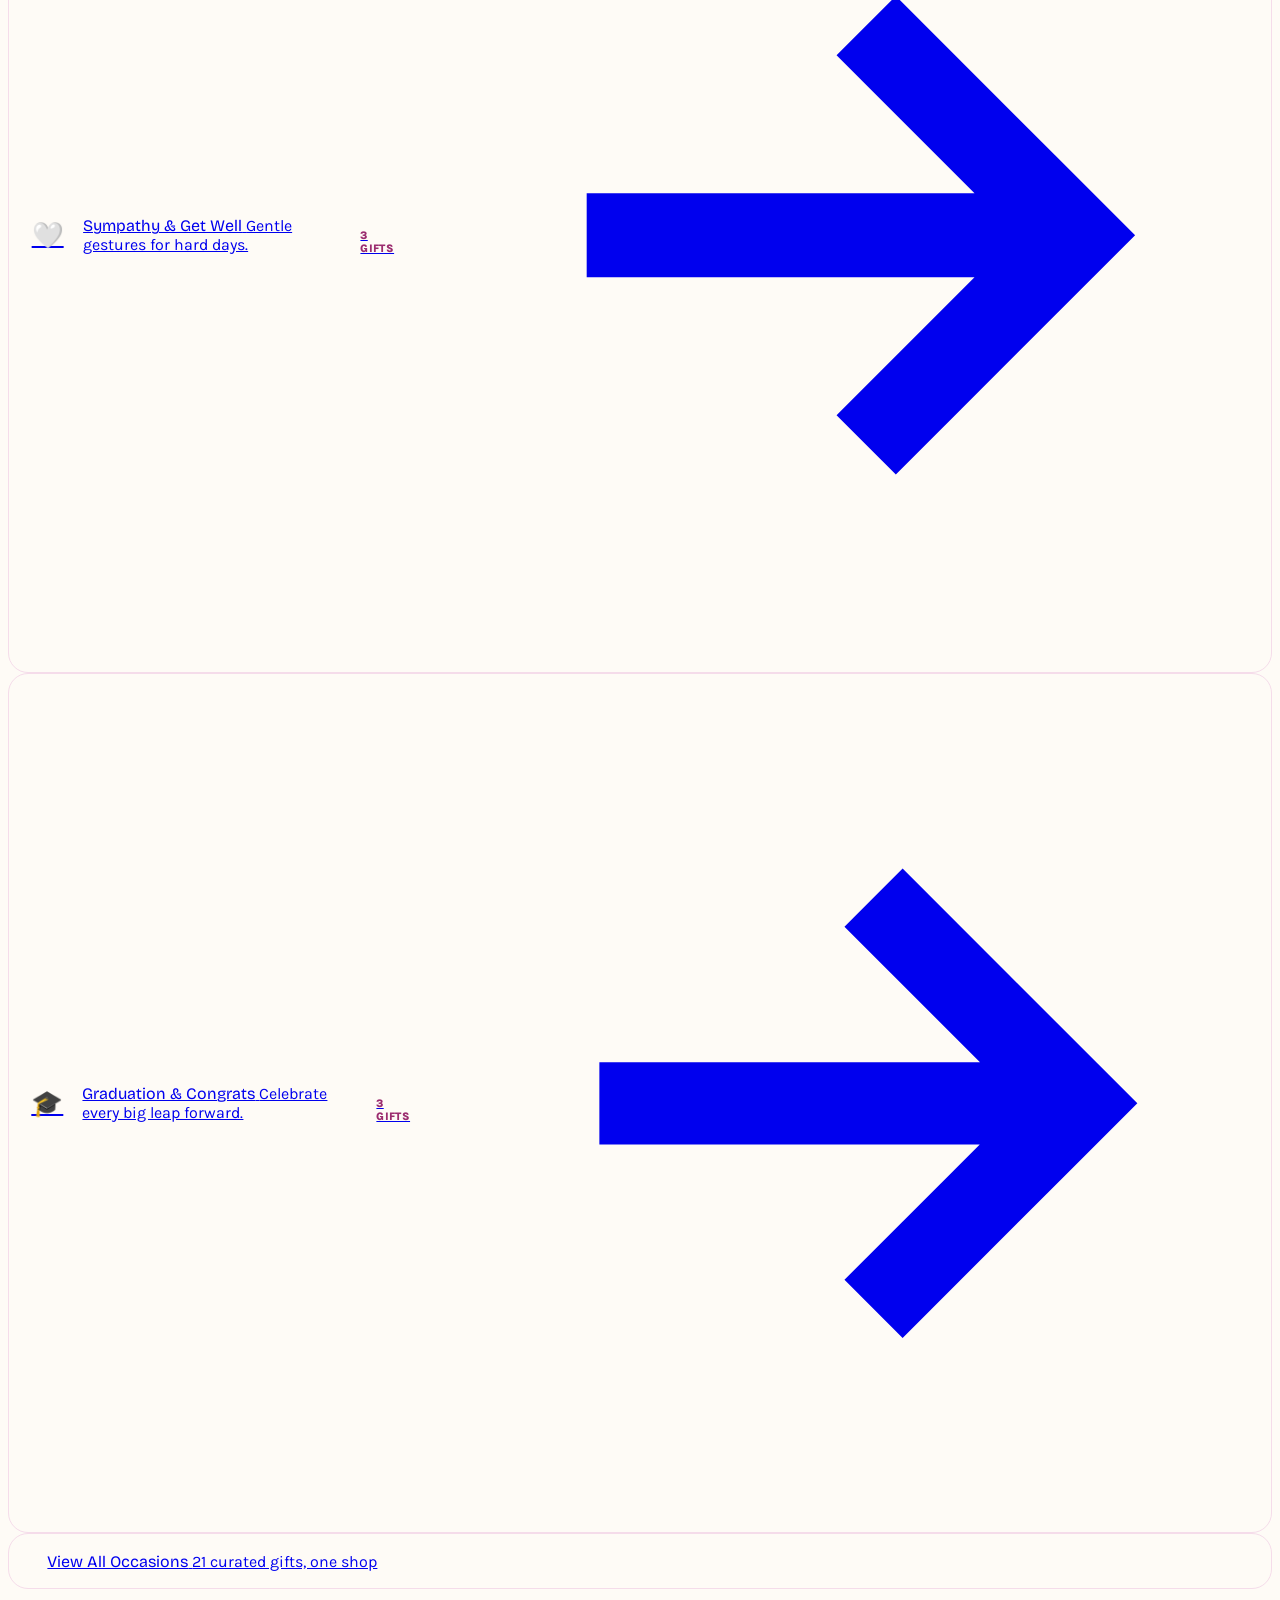
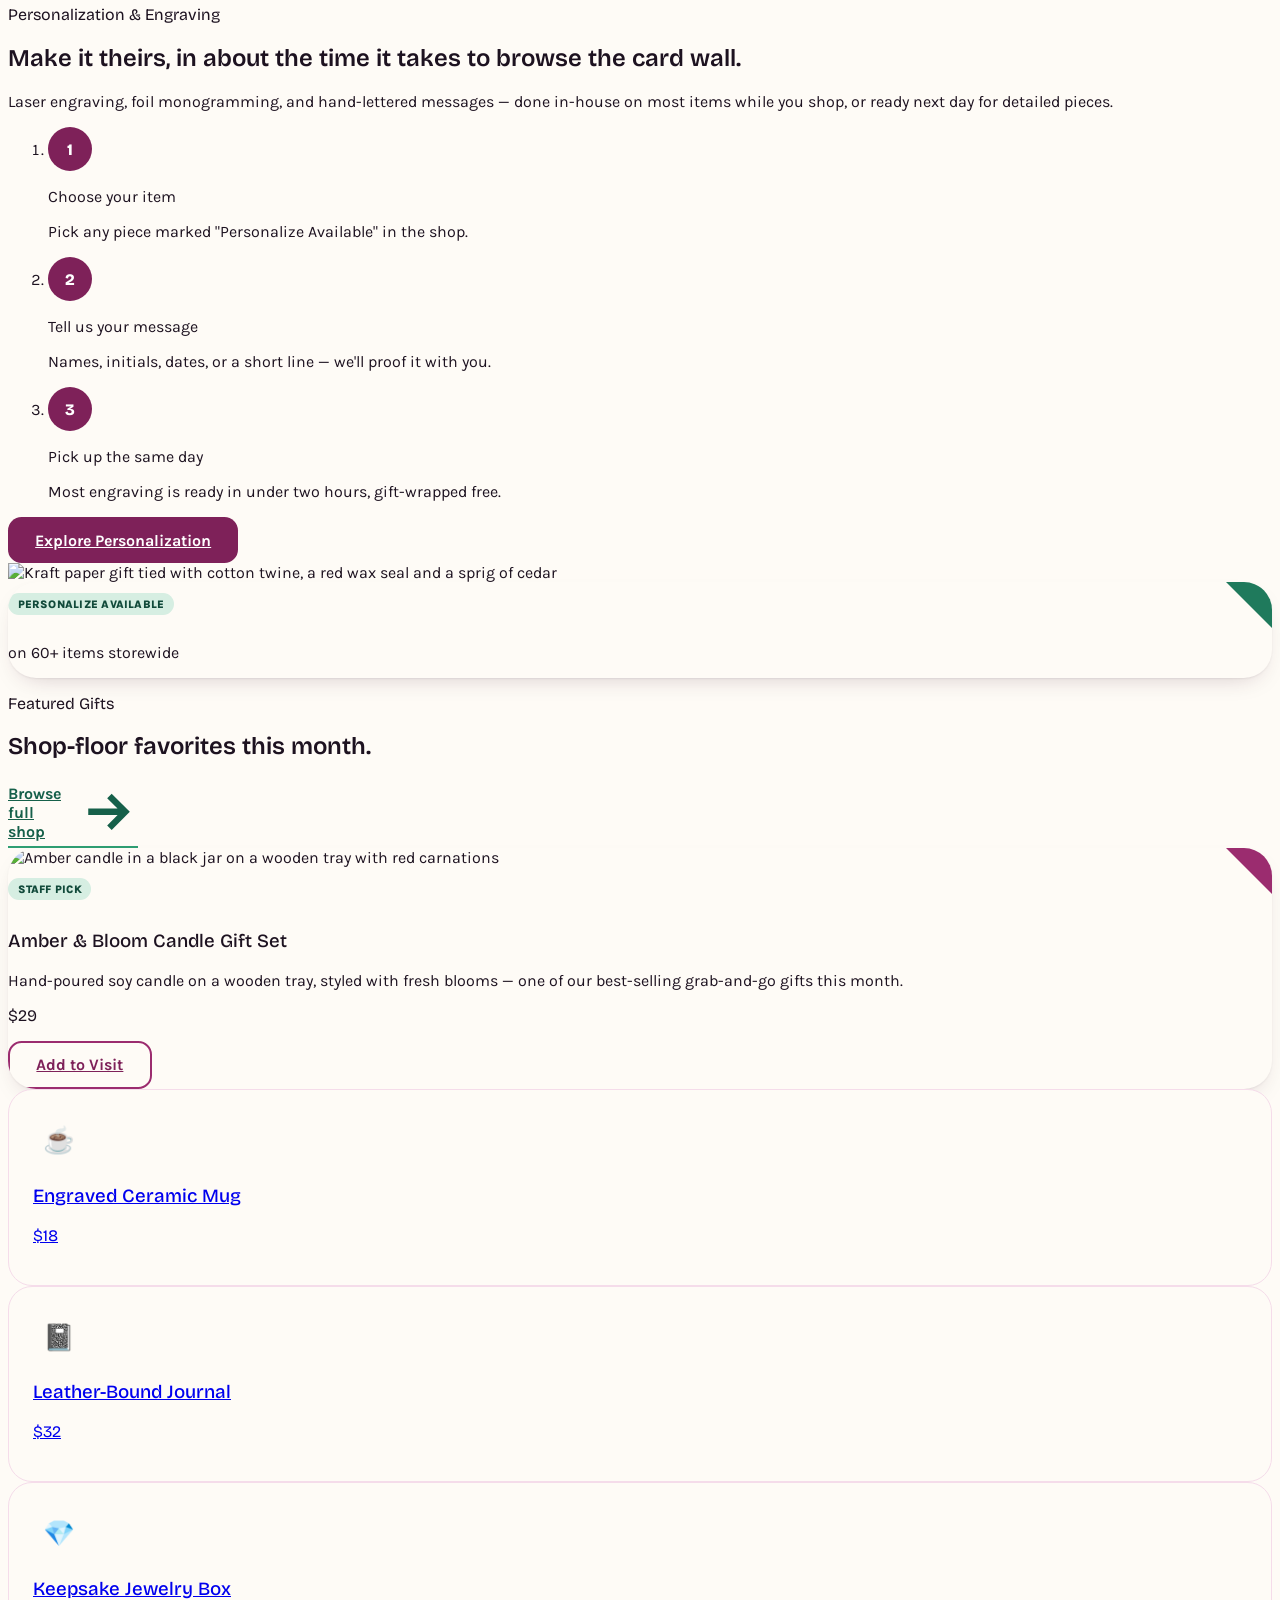
==== commit 3b9226a8: "client issues" ====
--- a/index.html
+++ b/index.html
@@ -50,9 +50,9 @@
 
 <header data-site-header class="sticky top-0 z-40 site-header transition-shadow">
   <div class="mx-auto max-w-7xl px-4 sm:px-6 lg:px-8">
-    <div class="flex items-center justify-between gap-4 py-3">
+    <div class="flex items-center justify-between gap-4 py-2">
       <a href="index.html" class="shrink-0 flex items-center gap-2.5" aria-label="Ribbon & Twine Gift & Card Co. — home">
-        <img src="assets/images/logo.png" alt="" class="h-8 w-auto object-contain" aria-hidden="true">
+        <img src="assets/images/logo.png" alt="" class="h-7 w-auto object-contain" aria-hidden="true">
         <span class="font-display font-extrabold text-lg sm:text-xl leading-none">Ribbon <span class="text-plum-500">&amp;</span> Twine</span>
       </a>
 
@@ -424,38 +424,50 @@
         <div class="postcard shrink-0 w-[300px] p-6">
           <div class="postcard-stamp w-10 h-10 flex items-center justify-center text-lg mb-4">🎀</div>
           <p class="text-sm opacity-85">"I ordered a last-minute anniversary gift at lunch and picked it up, engraved, before dinner. Saved me completely."</p>
-          <p class="font-display font-bold mt-4 text-sm">Priya N.</p>
-          <p class="text-xs opacity-60">Maple Hollow</p>
+          <div class="postcard-attribution">
+            <p class="font-display font-bold text-sm">Priya N.</p>
+            <p class="text-xs opacity-60">Maple Hollow</p>
+          </div>
         </div>
         <div class="postcard shrink-0 w-[300px] p-6">
           <div class="postcard-stamp w-10 h-10 flex items-center justify-center text-lg mb-4">💌</div>
           <p class="text-sm opacity-85">"The card wall alone is worth the trip — I always find exactly the right words."</p>
-          <p class="font-display font-bold mt-4 text-sm">Owen T.</p>
-          <p class="text-xs opacity-60">Maple Hollow</p>
+          <div class="postcard-attribution">
+            <p class="font-display font-bold text-sm">Owen T.</p>
+            <p class="text-xs opacity-60">Maple Hollow</p>
+          </div>
         </div>
         <div class="postcard shrink-0 w-[300px] p-6">
           <div class="postcard-stamp w-10 h-10 flex items-center justify-center text-lg mb-4">🎓</div>
           <p class="text-sm opacity-85">"They hand-lettered my daughter's graduation card and wrapped her gift. It felt like a boutique, not a card shop."</p>
-          <p class="font-display font-bold mt-4 text-sm">Denise K.</p>
-          <p class="text-xs opacity-60">Willow Creek</p>
+          <div class="postcard-attribution">
+            <p class="font-display font-bold text-sm">Denise K.</p>
+            <p class="text-xs opacity-60">Willow Creek</p>
+          </div>
         </div>
         <div class="postcard shrink-0 w-[300px] p-6">
           <div class="postcard-stamp w-10 h-10 flex items-center justify-center text-lg mb-4">🎁</div>
           <p class="text-sm opacity-85">"Same-day engraving on a mug for my dad's birthday. Perfect, and the staff gift-wrapped it free."</p>
-          <p class="font-display font-bold mt-4 text-sm">Marcus R.</p>
-          <p class="text-xs opacity-60">Maple Hollow</p>
+          <div class="postcard-attribution">
+            <p class="font-display font-bold text-sm">Marcus R.</p>
+            <p class="text-xs opacity-60">Maple Hollow</p>
+          </div>
         </div>
         <div class="postcard shrink-0 w-[300px] p-6">
           <div class="postcard-stamp w-10 h-10 flex items-center justify-center text-lg mb-4">🏢</div>
           <p class="text-sm opacity-85">"Our whole office orders holiday gifts here every December. Never a shipping worry."</p>
-          <p class="font-display font-bold mt-4 text-sm">Aisha B.</p>
-          <p class="text-xs opacity-60">Local business owner</p>
+          <div class="postcard-attribution">
+            <p class="font-display font-bold text-sm">Aisha B.</p>
+            <p class="text-xs opacity-60">Local business owner</p>
+          </div>
         </div>
         <div class="postcard shrink-0 w-[300px] p-6">
           <div class="postcard-stamp w-10 h-10 flex items-center justify-center text-lg mb-4">💍</div>
           <p class="text-sm opacity-85">"They helped me pick a wedding gift for my nephew in ten minutes flat and had it boxed and ribboned before I finished my coffee next door."</p>
-          <p class="font-display font-bold mt-4 text-sm">Grace L.</p>
-          <p class="text-xs opacity-60">Maple Hollow</p>
+          <div class="postcard-attribution">
+            <p class="font-display font-bold text-sm">Grace L.</p>
+            <p class="text-xs opacity-60">Maple Hollow</p>
+          </div>
         </div>
       </div>
     </div>
@@ -539,15 +551,17 @@
 <footer class="footer-perforated pt-16 pb-8">
   <div class="mx-auto max-w-7xl px-4 sm:px-6 lg:px-8 grid gap-10 sm:grid-cols-2 lg:grid-cols-4">
     <div class="lg:col-span-1">
-      <a href="index.html" class="flex items-center gap-2 mb-4">
+      <a href="index.html" class="flex items-center gap-2 mb-4" aria-label="Ribbon & Twine Gift & Card Co. — home">
         <img src="assets/images/logo.png" alt="" class="h-7 w-auto object-contain" aria-hidden="true">
-        <span class="font-display font-extrabold text-lg text-paper-50">Ribbon &amp; Twine</span>
+        <span class="font-display font-extrabold text-lg text-paper-50">Ribbon <span class="text-blush-300">&amp;</span> Twine</span>
       </a>
       <p class="text-sm text-paper-100/70 mb-5">Thoughtfully wrapped gifts and greeting cards for every occasion — hand-finished and ready for same-day pickup in Maple Hollow.</p>
       <div class="flex items-center gap-3">
         <a aria-label="Instagram" href="#" class="toggle-btn !border-paper-100/20 !text-paper-100 hover:!bg-plum-800"><svg class="w-4 h-4" viewBox="0 0 24 24" fill="none" stroke="currentColor" stroke-width="2" aria-hidden="true"><rect x="3" y="3" width="18" height="18" rx="5"/><circle cx="12" cy="12" r="4"/><circle cx="17.5" cy="6.5" r="1"/></svg></a>
-        <a aria-label="Facebook" href="#" class="toggle-btn !border-paper-100/20 !text-paper-100 hover:!bg-plum-800"><svg class="w-4 h-4" viewBox="0 0 24 24" fill="none" stroke="currentColor" stroke-width="2" aria-hidden="true"><path d="M14 9h3V6h-3a4 4 0 0 0-4 4v2H8v3h2v6h3v-6h3l1-3h-4v-2a1 1 0 0 1 1-1Z"/></svg></a>
-        <a aria-label="Pinterest" href="#" class="toggle-btn !border-paper-100/20 !text-paper-100 hover:!bg-plum-800"><svg class="w-4 h-4" viewBox="0 0 24 24" fill="none" stroke="currentColor" stroke-width="2" aria-hidden="true"><circle cx="12" cy="12" r="9"/><path d="M9 20c1-3 2-6 2.5-9M12 11.5c0-1.5 1-3 3-3s3 1.5 3 3.5-1.5 4.5-3.5 4.5c-1 0-1.7-.5-2-1"/></svg></a>
+        <a aria-label="Facebook" href="#" class="toggle-btn !border-paper-100/20 !text-paper-100 hover:!bg-plum-800"><svg class="w-4 h-4" viewBox="0 0 24 24" fill="none" stroke="currentColor" stroke-width="2" aria-hidden="true"><path d="M18 2h-3a5 5 0 0 0-5 5v3H7v4h3v8h4v-8h3l1-4h-4V7a1 1 0 0 1 1-1h3z"/></svg></a>
+        <a aria-label="Pinterest" href="#" class="toggle-btn !border-paper-100/20 !text-paper-100 hover:!bg-plum-800"><svg class="w-4 h-4" viewBox="0 0 24 24" fill="currentColor" aria-hidden="true"><path d="M12 2C6.5 2 2 6.5 2 12c0 4.2 2.6 7.8 6.3 9.3-.1-.8-.2-2 0-2.9.2-.8 1.3-5.5 1.3-5.5s-.3-.7-.3-1.6c0-1.5.9-2.6 2-2.6.9 0 1.4.7 1.4 1.5 0 .9-.6 2.3-.9 3.6-.3 1.1.5 2 1.6 2 1.9 0 3.4-2 3.4-4.9 0-2.6-1.9-4.4-4.5-4.4-3.1 0-4.9 2.3-4.9 4.7 0 .9.4 1.9.8 2.5.1.1.1.2.1.3l-.3 1.2c0 .2-.2.2-.4.1-1.3-.6-2.2-2.6-2.2-4.2 0-3.4 2.5-6.6 7.1-6.6 3.7 0 6.6 2.7 6.6 6.2 0 3.7-2.3 6.7-5.6 6.7-1.1 0-2.1-.6-2.5-1.2l-.7 2.6c-.2.9-.9 2.1-1.3 2.8.9.3 2 .4 3 .4 5.5 0 10-4.5 10-10S17.5 2 12 2z"/></svg></a>
+        <a aria-label="X (Twitter)" href="#" class="toggle-btn !border-paper-100/20 !text-paper-100 hover:!bg-plum-800"><svg class="w-4 h-4" viewBox="0 0 24 24" fill="currentColor" aria-hidden="true"><path d="M18.9 2H22l-7.6 8.7L23 22h-6.9l-5.4-6.7L4.4 22H1.3l8.2-9.3L1 2h7l4.9 6.1L18.9 2Zm-1.2 18h1.9L7.4 4h-2l12.3 16Z"/></svg></a>
+        <a aria-label="YouTube" href="#" class="toggle-btn !border-paper-100/20 !text-paper-100 hover:!bg-plum-800"><svg class="w-4 h-4" viewBox="0 0 24 24" fill="currentColor" aria-hidden="true"><path d="M23.5 6.2a3 3 0 0 0-2.1-2.1C19.5 3.5 12 3.5 12 3.5s-7.5 0-9.4.6A3 3 0 0 0 .5 6.2 31 31 0 0 0 0 12a31 31 0 0 0 .5 5.8 3 3 0 0 0 2.1 2.1c1.9.6 9.4.6 9.4.6s7.5 0 9.4-.6a3 3 0 0 0 2.1-2.1A31 31 0 0 0 24 12a31 31 0 0 0-.5-5.8ZM9.6 15.5V8.5L15.8 12l-6.2 3.5Z"/></svg></a>
       </div>
     </div>
     <div>
@@ -573,11 +587,11 @@
     </div>
     <div>
       <h3 class="font-display font-bold text-paper-50 mb-4">Visit Us</h3>
-      <address class="not-italic text-sm text-paper-100/75 space-y-2.5">
-        <p>214 Willow Creek Lane<br />Maple Hollow, OH 44081</p>
-        <p><a href="tel:+14405550176" class="hover:text-blush-300">(440) 555-0176</a></p>
-        <p><a href="mailto:hello@ribbonandtwine.shop" class="hover:text-blush-300">hello@ribbonandtwine.shop</a></p>
-        <p>Mon–Sat 9am–7pm · Sun 11am–4pm</p>
+      <address class="not-italic text-sm text-paper-100/75 space-y-3">
+        <p class="flex items-start gap-2.5"><svg class="w-4 h-4 shrink-0 mt-0.5 text-blush-300" viewBox="0 0 24 24" fill="none" stroke="currentColor" stroke-width="2" aria-hidden="true"><path d="M12 21s-6-5.686-6-10a6 6 0 1 1 12 0c0 4.314-6 10-6 10Z"/><circle cx="12" cy="11" r="2.5"/></svg><span>214 Willow Creek Lane<br />Maple Hollow, OH 44081</span></p>
+        <p class="flex items-center gap-2.5"><svg class="w-4 h-4 shrink-0 text-blush-300" viewBox="0 0 24 24" fill="none" stroke="currentColor" stroke-width="2" aria-hidden="true"><path d="M22 16.92v3a2 2 0 0 1-2.18 2 19.79 19.79 0 0 1-8.63-3.07 19.5 19.5 0 0 1-6-6 19.79 19.79 0 0 1-3.07-8.67A2 2 0 0 1 4.11 2h3a2 2 0 0 1 2 1.72c.127.96.362 1.903.7 2.81a2 2 0 0 1-.45 2.11L8.09 9.91a16 16 0 0 0 6 6l1.27-1.27a2 2 0 0 1 2.11-.45c.907.338 1.85.573 2.81.7A2 2 0 0 1 22 16.92Z"/></svg><a href="tel:+14405550176" class="hover:text-blush-300">(440) 555-0176</a></p>
+        <p class="flex items-center gap-2.5"><svg class="w-4 h-4 shrink-0 text-blush-300" viewBox="0 0 24 24" fill="none" stroke="currentColor" stroke-width="2" aria-hidden="true"><rect x="2" y="4" width="20" height="16" rx="2"/><path d="m22 6-10 7L2 6"/></svg><a href="mailto:hello@ribbonandtwine.shop" class="hover:text-blush-300">hello@ribbonandtwine.shop</a></p>
+        <p class="flex items-center gap-2.5"><svg class="w-4 h-4 shrink-0 text-blush-300" viewBox="0 0 24 24" fill="none" stroke="currentColor" stroke-width="2" aria-hidden="true"><circle cx="12" cy="12" r="9"/><path d="M12 7v5l3.5 2"/></svg><span>Mon–Sat 9am–7pm · Sun 11am–4pm</span></p>
       </address>
     </div>
   </div>
--- a/assets/css/style.css
+++ b/assets/css/style.css
@@ -71,6 +71,19 @@
 }
 
 /* ---------------------------------------------------------------------
+   Heading weight hierarchy — headings capped at 600, subheadings 400-550.
+   Selectors carry higher specificity than Tailwind's single-class
+   font-bold/font-extrabold utilities so they win regardless of source order.
+   --------------------------------------------------------------------- */
+h1.font-display,
+h2.font-display {
+  font-weight: 600;
+}
+h3.font-display {
+  font-weight: 500;
+}
+
+/* ---------------------------------------------------------------------
    Skip link — uses translateY, NOT left:-9999px (breaks RTL scrollWidth)
    --------------------------------------------------------------------- */
 .skip-link {
@@ -303,6 +316,10 @@
     linear-gradient(to top, rgb(var(--ink-950) / 0.75), rgb(var(--ink-950) / 0.15) 45%, transparent 70%),
     linear-gradient(to right, rgb(var(--ink-950) / 0.88), rgb(var(--ink-950) / 0.55) 42%, rgb(var(--ink-950) / 0.1) 78%);
 }
+.hero-banner-scrim-center {
+  background:
+    radial-gradient(60% 85% at center, rgb(var(--ink-950) / 0.82) 0%, rgb(var(--ink-950) / 0.58) 55%, rgb(var(--ink-950) / 0.35) 100%);
+}
 .hero-banner .btn-fold-outline {
   border-color: rgb(var(--paper-50) / 0.65);
   color: rgb(var(--paper-50));
@@ -423,6 +440,7 @@
   transition: transform 0.32s cubic-bezier(0.22, 1, 0.36, 1);
   z-index: 3;
   transform-origin: top right;
+  pointer-events: none;
 }
 [dir="rtl"] .card-ribbon::before {
   border-width: 0 0 46px 46px;
@@ -449,6 +467,7 @@
   opacity: 0;
   transform: scale(0.4) rotate(-25deg);
   transition: opacity 0.28s ease 0.06s, transform 0.28s ease 0.06s;
+  pointer-events: none;
 }
 [dir="rtl"] .card-ribbon .ribbon-icon {
   inset-inline-end: auto;
@@ -555,10 +574,16 @@
    --------------------------------------------------------------------- */
 .postcard {
   position: relative;
+  display: flex;
+  flex-direction: column;
   background: rgb(var(--paper-100));
   border: 1px solid rgb(var(--plum-200) / 0.7);
   border-radius: 0.9rem;
   box-shadow: 0 12px 24px -16px rgb(var(--ink-900) / 0.35);
+}
+.postcard-attribution {
+  margin-top: auto;
+  padding-top: 1rem;
 }
 .dark .postcard {
   background: rgb(var(--ink-800));
@@ -1069,14 +1094,16 @@
 /* Accordion (FAQ) */
 .accordion-panel {
   display: grid;
-  grid-template-rows: 0fr;
+  grid-template-rows: minmax(0, 0fr);
   transition: grid-template-rows 0.32s ease;
+  overflow: hidden;
 }
 .accordion-panel > div {
   overflow: hidden;
+  min-height: 0;
 }
 .accordion-item[data-open="true"] .accordion-panel {
-  grid-template-rows: 1fr;
+  grid-template-rows: minmax(0, 1fr);
 }
 .accordion-item[data-open="true"] .accordion-chevron {
   transform: rotate(180deg);
